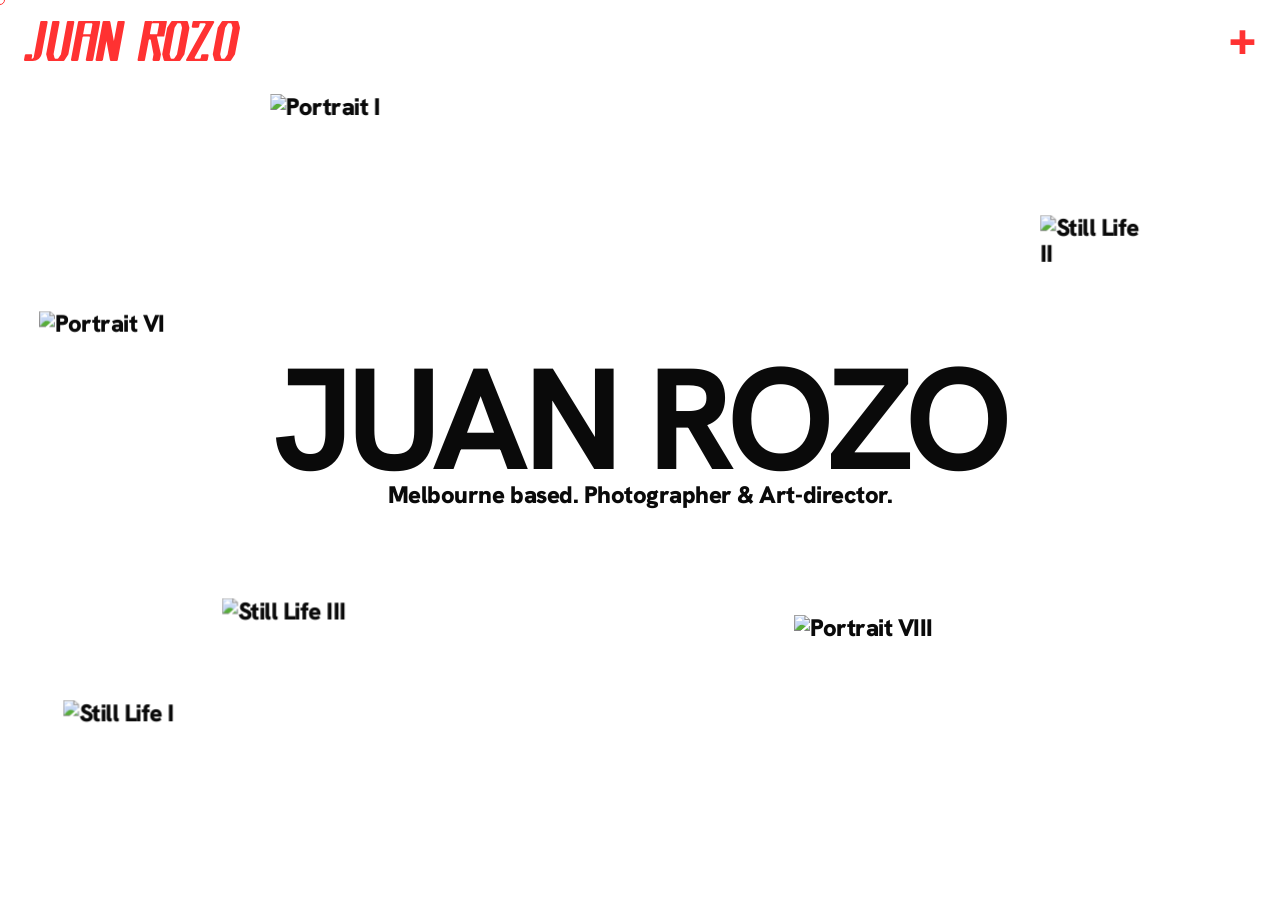
==== index.html @ 09e46fea "Menu preview: natural aspect ratio per image Remove fixed aspect-ratio: 2/3 + object-fit: cover from" ====
<!DOCTYPE html>
<html lang="en">
<head>
  <meta charset="UTF-8" />
  <meta name="viewport" content="width=device-width, initial-scale=1.0, viewport-fit=cover" />
  <title>Juan Rozo</title>
  <meta name="description" content="Juan Rozo — Photographer & Art-director. Melbourne based." />
  <link rel="icon" type="image/png" href="https://juanrozo.com/wp-content/uploads/2024/05/Artboard-2.png" />
  <link rel="stylesheet" href="style.css?v=13" />
  <meta property="og:image" content="https://juanrozo.com/wp-content/uploads/2025/01/JRG9384-Edit-3-scaled.jpg" />
</head>
<body class="page-intro">

  <!-- Custom cursor -->
  <div class="cursor" id="cursor"><span>View</span></div>

  <!-- ── GLOBAL HEADER — logo top-left, menu icon top-right ─── -->
  <a href="#" class="site-logo" id="site-logo" aria-label="Home"><img src="/images/logo.svg" alt="Juan Rozo" /></a>
  <button class="menu-btn" id="menu-btn" aria-label="Menu">+</button>

  <!-- ── SLIDE-UP MENU ──────────────────────────────────────── -->
  <div class="menu-overlay" id="menu-overlay">
    <a href="#" class="menu-name" id="menu-name"><img src="/images/logo.svg" alt="Juan Rozo" /></a>
    <nav class="menu-nav" id="menu-nav">
      <!-- populated dynamically by buildMenuNav() from CONFIG.menuPages -->
    </nav>
    <div class="menu-footer" id="menu-footer">
      <!-- populated dynamically by buildMenuFooter() from CONFIG -->
    </div>
    <button class="menu-close" id="menu-close" aria-label="Close menu">+</button>
  </div>

  <!-- ══════════════════════════════════════════════════════════
       INTRO PAGE
       ══════════════════════════════════════════════════════════ -->
  <section class="page page-section active" id="page-intro">
    <div class="intro-collage" id="intro-collage"></div>
    <div class="intro-center">
      <h1 class="intro-name" id="intro-name"></h1>
      <p class="intro-tagline" id="intro-tagline"></p>
    </div>
  </section>

  <!-- ══════════════════════════════════════════════════════════
       PEOPLE PAGE
       ══════════════════════════════════════════════════════════ -->
  <section class="page page-section page-carousel-section" id="page-people">
    <div class="page-title-bar">
      <h2 class="page-title"><a href="#" class="page-title-link" data-page="intro">Juan Rozo</a></h2>
    </div>
    <div class="carousel-container" id="carousel-people">
      <div class="carousel-track" id="carousel-track"></div>
    </div>
  </section>

  <!-- ══════════════════════════════════════════════════════════
       THINGS PAGE
       ══════════════════════════════════════════════════════════ -->
  <section class="page page-section page-grid-section" id="page-things">
    <div class="page-title-bar">
      <h2 class="page-title"><a href="#" class="page-title-link" data-page="intro">Juan Rozo</a></h2>
    </div>
    <div class="portfolio-grid" id="grid-things"></div>
  </section>

  <!-- ══════════════════════════════════════════════════════════
       PERSONAL PAGE
       ══════════════════════════════════════════════════════════ -->
  <section class="page page-section page-personal-section" id="page-personal">
    <div class="page-title-bar personal-title-bar">
      <h2 class="page-title"><a href="#" class="page-title-link" data-page="intro">Juan Rozo</a></h2>
    </div>
    <div class="personal-carousel" id="personal-carousel"></div>
    <div class="personal-counter" id="personal-counter"></div>
  </section>

  <!-- ══════════════════════════════════════════════════════════
       PERSONAL V2 — CAROUSEL
       ══════════════════════════════════════════════════════════ -->
  <section class="page page-section page-personal-v2-section" id="page-personal-v2">
    <div class="page-title-bar personal-v2-title-bar">
      <h2 class="page-title"><a href="#" class="page-title-link" data-page="intro">Juan Rozo</a></h2>
    </div>
    <div class="personal-v2-carousel" id="personal-v2-carousel"></div>
    <div class="personal-v2-counter" id="personal-v2-counter"></div>
  </section>

  <!-- ══════════════════════════════════════════════════════════
       INFO PAGE
       ══════════════════════════════════════════════════════════ -->
  <section class="page page-section" id="page-info"></section>

  <!-- ══════════════════════════════════════════════════════════
       ARCHIVE — Hidden parallax gallery  (access via #archive)
       ══════════════════════════════════════════════════════════ -->
  <section class="page page-section page-archive-section" id="page-archive">
    <div class="page-title-bar archive-title-bar">
      <h2 class="page-title"><a href="#" class="page-title-link" data-page="intro">Juan Rozo</a></h2>
    </div>
    <div class="archive-grid" id="archive-grid"></div>
  </section>

  <!-- ── FOOTER ──────────────────────────────────────────────── -->
  <footer class="site-footer" id="site-footer"></footer>

  <!-- ── LIGHTBOX (slides up from bottom) ──────────────────── -->
  <div class="lightbox" id="lightbox" role="dialog" aria-modal="true" aria-label="Image viewer">
    <div class="lightbox-top">
      <span class="lb-counter" id="lb-counter"></span>
      <button class="lightbox-close" id="lb-close" aria-label="Close">&times;</button>
    </div>
    <button class="lightbox-nav lightbox-prev" id="lb-prev" aria-label="Previous">
      <svg width="20" height="20" viewBox="0 0 24 24" fill="none" stroke="currentColor" stroke-width="1.5"><path d="M15 4l-8 8 8 8"/></svg>
    </button>
    <div class="lightbox-inner">
      <img class="lightbox-img" id="lb-img" src="" alt="" />
    </div>
    <button class="lightbox-nav lightbox-next" id="lb-next" aria-label="Next">
      <svg width="20" height="20" viewBox="0 0 24 24" fill="none" stroke="currentColor" stroke-width="1.5"><path d="M9 4l8 8-8 8"/></svg>
    </button>
    <div class="lightbox-bottom">
      <p class="lightbox-title" id="lb-title"></p>
      <p class="lightbox-subtitle" id="lb-subtitle"></p>
    </div>
  </div>

  <script src="config.js"></script>
  <script>
  (() => {
    'use strict';

    /* ════════════════════════════════════════════════════════
       SETUP — populate from config
       ════════════════════════════════════════════════════════ */

    // Intro
    const _introC = CONFIG.pageContent?.intro || {};
    document.getElementById('intro-name').textContent = CONFIG.name;
    document.getElementById('intro-tagline').textContent =
      _introC.tagline || `Melbourne based. ${CONFIG.tagline}. EST 2020`;

    // Intro collage — balanced random mix from People / Things / Personal
    const collageContainer = document.getElementById('intro-collage');

    // Helper: pick N random items from an array
    function pickRandom(arr, n) {
      const shuffled = [...arr];
      for (let i = shuffled.length - 1; i > 0; i--) {
        const j = Math.floor(Math.random() * (i + 1));
        [shuffled[i], shuffled[j]] = [shuffled[j], shuffled[i]];
      }
      return shuffled.slice(0, n);
    }

    // Intro collage pool — from the intro page gallery in the CMS.
    // Falls back to CONFIG.projects for backward compatibility.
    const introPool   = CONFIG.pageGalleries?.intro || CONFIG.projects;
    const allPeople   = introPool.filter(p => (p.categories || []).includes('people'));
    const allThings   = introPool.filter(p => (p.categories || []).includes('things'));
    const allPersonal = introPool.filter(p => (p.categories || []).includes('personal'));

    // Pick 3 random from each category for balanced distribution
    const collageImages = [
      ...pickRandom(allPeople, 3),
      ...pickRandom(allThings, 3),
      ...pickRandom(allPersonal, 3),
    ];

    // Shuffle the combined set
    for (let i = collageImages.length - 1; i > 0; i--) {
      const j = Math.floor(Math.random() * (i + 1));
      [collageImages[i], collageImages[j]] = [collageImages[j], collageImages[i]];
    }

    // ── Organic collage layout engine ────────────────────────
    // Places 9 images in irregular positions using iterative relaxation.
    // Avoids center text zone and prevents all overlaps.
    // Uses natural image aspect ratios to prevent cropping.
    function generateOrganicPositions(naturalRatios) {
      const vw = window.innerWidth;
      const vh = window.innerHeight;

      // Center exclusion zone (name + tagline)
      const cx = vw * 0.5, cy = vh * 0.5;
      // On mobile the exclusion zone must be wider to protect text against larger images
      const _isMobileIntro = vw < 600;
      const exHalfW = vw * (_isMobileIntro ? 0.32 : 0.20);
      const exHalfH = vh * (_isMobileIntro ? 0.18 : 0.12);

      // Image sizes as fraction of vw — varied for organic feel
      // On mobile: ~1.5× larger so photos read well on a small screen
      const widths = _isMobileIntro
        ? [0.225, 0.255, 0.165, 0.195, 0.135, 0.21, 0.24, 0.15, 0.18]
        : [0.15,  0.17,  0.11,  0.13,  0.09,  0.14, 0.16, 0.10, 0.12];
      // Shuffle sizes
      for (let i = widths.length - 1; i > 0; i--) {
        const j = Math.floor(Math.random() * (i + 1));
        [widths[i], widths[j]] = [widths[j], widths[i]];
      }

      // 9 zone definitions — each covers a distinct region of the viewport.
      // Using zones (instead of fixed anchors) guarantees full-viewport
      // coverage while producing a different composition on every load.
      const zoneDefs = [
        { xMin: 0.01, xMax: 0.20, yMin: 0.02, yMax: 0.28 },  // top-left
        { xMin: 0.22, xMax: 0.46, yMin: 0.02, yMax: 0.22 },  // top-center-left
        { xMin: 0.65, xMax: 0.88, yMin: 0.02, yMax: 0.28 },  // top-right
        { xMin: 0.01, xMax: 0.15, yMin: 0.32, yMax: 0.64 },  // mid-left
        { xMin: 0.75, xMax: 0.90, yMin: 0.32, yMax: 0.64 },  // mid-right
        { xMin: 0.01, xMax: 0.20, yMin: 0.68, yMax: 0.90 },  // bottom-left
        { xMin: 0.22, xMax: 0.44, yMin: 0.72, yMax: 0.93 },  // bottom-center-left
        { xMin: 0.46, xMax: 0.66, yMin: 0.70, yMax: 0.93 },  // bottom-center-right
        { xMin: 0.70, xMax: 0.88, yMin: 0.68, yMax: 0.90 },  // bottom-right
      ];
      // Shuffle zones so different images occupy different regions each load
      for (let i = zoneDefs.length - 1; i > 0; i--) {
        const j = Math.floor(Math.random() * (i + 1));
        [zoneDefs[i], zoneDefs[j]] = [zoneDefs[j], zoneDefs[i]];
      }
      // Pick a random anchor within each zone
      const anchors = zoneDefs.map(z => ({
        x: z.xMin + Math.random() * (z.xMax - z.xMin),
        y: z.yMin + Math.random() * (z.yMax - z.yMin),
      }));

      const gap = Math.max(8, vw * 0.012);
      const margin = vw * 0.01;

      // Use natural aspect ratios (height/width) from preloaded images
      const ars = naturalRatios;

      // Initialize images at their anchors with small jitter
      // (zone range already provides the large-scale variation)
      const imgs = anchors.map((a, i) => {
        const w = widths[i] * vw;
        const h = w * ars[i];
        const jx = (Math.random() - 0.5) * vw * 0.02;
        const jy = (Math.random() - 0.5) * vh * 0.02;
        return {
          x: a.x * vw + jx,
          y: a.y * vh + jy,
          w, h,
          anchorX: a.x * vw,
          anchorY: a.y * vh,
          wFrac: widths[i],
        };
      });

      // Clamp helper
      function clampImg(img) {
        img.x = Math.max(margin, Math.min(vw - img.w - margin, img.x));
        img.y = Math.max(margin, Math.min(vh - img.h - margin, img.y));
      }
      imgs.forEach(clampImg);

      // Iterative relaxation — 120 passes, decreasing anchor pull
      for (let pass = 0; pass < 120; pass++) {
        const t = pass / 120; // 0→1 progress
        for (let i = 0; i < imgs.length; i++) {
          const a = imgs[i];
          let fx = 0, fy = 0;

          // 1. Repel from center exclusion zone
          const acx = a.x + a.w / 2, acy = a.y + a.h / 2;
          const dx_c = acx - cx, dy_c = acy - cy;
          const overX = (exHalfW + a.w / 2 + gap) - Math.abs(dx_c);
          const overY = (exHalfH + a.h / 2 + gap) - Math.abs(dy_c);
          if (overX > 0 && overY > 0) {
            fx += (dx_c >= 0 ? overX : -overX) * 0.7;
            fy += (dy_c >= 0 ? overY : -overY) * 0.7;
          }

          // 2. Repel from other images (strong force)
          for (let j = 0; j < imgs.length; j++) {
            if (i === j) continue;
            const b = imgs[j];
            const dx = (a.x + a.w / 2) - (b.x + b.w / 2);
            const dy = (a.y + a.h / 2) - (b.y + b.h / 2);
            const ox = (a.w / 2 + b.w / 2 + gap) - Math.abs(dx);
            const oy = (a.h / 2 + b.h / 2 + gap) - Math.abs(dy);
            if (ox > 0 && oy > 0) {
              // Push along both axes, proportional to overlap
              const force = 0.65;
              fx += (dx >= 0 ? ox : -ox) * force;
              fy += (dy >= 0 ? oy : -oy) * force;
            }
          }

          // 3. Anchor pull — strong early, weak late (let repulsion win)
          const anchorPull = 0.04 * (1 - t * 0.8);
          fx += (a.anchorX - a.x) * anchorPull;
          fy += (a.anchorY - a.y) * anchorPull;

          a.x += fx;
          a.y += fy;
          clampImg(a);
        }
      }

      // Final safety pass — brute-force fix any remaining overlaps
      for (let safety = 0; safety < 50; safety++) {
        let clean = true;
        for (let i = 0; i < imgs.length; i++) {
          for (let j = i + 1; j < imgs.length; j++) {
            const a = imgs[i], b = imgs[j];
            const ox = (a.w / 2 + b.w / 2 + gap) - Math.abs((a.x + a.w / 2) - (b.x + b.w / 2));
            const oy = (a.h / 2 + b.h / 2 + gap) - Math.abs((a.y + a.h / 2) - (b.y + b.h / 2));
            if (ox > 0 && oy > 0) {
              clean = false;
              const dx = (a.x + a.w / 2) - (b.x + b.w / 2);
              const dy = (a.y + a.h / 2) - (b.y + b.h / 2);
              // Push both apart equally along the axis of least overlap
              if (ox < oy) {
                const push = (ox / 2) + 1;
                a.x += dx >= 0 ? push : -push;
                b.x += dx >= 0 ? -push : push;
              } else {
                const push = (oy / 2) + 1;
                a.y += dy >= 0 ? push : -push;
                b.y += dy >= 0 ? -push : push;
              }
              clampImg(a);
              clampImg(b);
            }
          }
        }
        if (clean) break;
      }

      return imgs.map(img => ({
        left: (img.x / vw * 100).toFixed(2) + '%',
        top: (img.y / vh * 100).toFixed(2) + '%',
        width: (img.wFrac * 100).toFixed(1) + 'vw',
        height: (img.h / vh * 100).toFixed(2) + 'vh',
      }));
    }

    // Preload images to get natural aspect ratios, then layout
    function preloadCollageImages(projects) {
      return Promise.all(projects.slice(0, 9).map(proj => {
        return new Promise(resolve => {
          const img = new Image();
          img.onload = () => resolve({ proj, ratio: img.naturalHeight / img.naturalWidth });
          img.onerror = () => resolve({ proj, ratio: 1.33 }); // fallback 3:4
          img.src = proj.image + '?auto=format&w=500&q=80';
        });
      }));
    }

    preloadCollageImages(collageImages).then(results => {
      const naturalRatios = results.map(r => r.ratio);
      const organicPositions = generateOrganicPositions(naturalRatios);
      const vw = window.innerWidth;
      const vh = window.innerHeight;
      const vcx = vw / 2;
      const vcy = vh / 2;

      results.forEach(({ proj }, i) => {
        const div = document.createElement('div');
        div.className = 'intro-collage-img';
        const pos = organicPositions[i];

        // Final positions — set permanently, never change
        div.style.left   = pos.left;
        div.style.top    = pos.top;
        div.style.width  = pos.width;
        div.style.height = pos.height;

        // Calculate offset to move this image FROM its final position TO viewport center.
        // pos.left/top are %, pos.width is vw units, pos.height is vh units.
        const finalLeft = parseFloat(pos.left)   * vw / 100;
        const finalTop  = parseFloat(pos.top)    * vh / 100;
        const finalW    = parseFloat(pos.width)  * vw / 100;
        const finalH    = parseFloat(pos.height) * vh / 100;
        const offsetX   = vcx - (finalLeft + finalW / 2);
        const offsetY   = vcy - (finalTop  + finalH / 2);

        // Start: centred + hidden, no transition (loader manages appearance)
        div.style.transform  = `translate(${offsetX.toFixed(1)}px, ${offsetY.toFixed(1)}px)`;
        div.style.opacity    = '0';
        div.style.transition = 'none';

        div.innerHTML = `<img src="${proj.image}?auto=format&w=500&q=80" alt="${proj.title}" loading="eager" />`;
        collageContainer.appendChild(div);
      });

      // Trigger intro animation after images are placed
      requestAnimationFrame(() => {
        requestAnimationFrame(() => runIntroLoader());
      });
    });

    // Hover interaction — blur others when hovering a photo
    collageContainer.addEventListener('mouseover', (e) => {
      const img = e.target.closest('.intro-collage-img');
      if (img) {
        collageContainer.classList.add('has-hover');
        collageContainer.querySelectorAll('.intro-collage-img').forEach(el => el.classList.remove('collage-hovered'));
        img.classList.add('collage-hovered');
      }
    });
    collageContainer.addEventListener('mouseout', (e) => {
      const img = e.target.closest('.intro-collage-img');
      if (img && !collageContainer.contains(e.relatedTarget?.closest?.('.intro-collage-img'))) {
        collageContainer.classList.remove('has-hover');
        img.classList.remove('collage-hovered');
      }
    });
    collageContainer.addEventListener('mouseleave', () => {
      collageContainer.classList.remove('has-hover');
      collageContainer.querySelectorAll('.collage-hovered').forEach(el => el.classList.remove('collage-hovered'));
    });

    // Hover on name — blur all photos
    const introName = document.getElementById('intro-name');
    introName.addEventListener('mouseenter', () => {
      collageContainer.classList.add('has-hover');
      // No image gets 'collage-hovered' — so ALL blur
    });
    introName.addEventListener('mouseleave', () => {
      collageContainer.classList.remove('has-hover');
    });

    // Footer
    const _footerCta1 = _introC.footerCta1 || 'Got a project?';
    const _footerCta2 = _introC.footerCta2 || "Let's work together.";
    document.getElementById('site-footer').innerHTML = `
      <div class="footer-cta-section">
        <p class="footer-label">${_footerCta1}</p>
        <h2 class="footer-cta">${_footerCta2}</h2>
        <div class="footer-contact">
          <a href="mailto:${CONFIG.email}" class="footer-email">${CONFIG.email}</a>
          <a href="${CONFIG.instagramUrl}" target="_blank" rel="noopener" class="footer-social">${CONFIG.instagram}</a>
        </div>
      </div>
      ${CONFIG.clientLogos && CONFIG.clientLogos.length ? `
      <div class="footer-clients">
        <p class="footer-clients-label">Selected clients</p>
        <div class="footer-logos">
          ${CONFIG.clientLogos.map(l => `<img src="${l.url}" alt="${l.name}" title="${l.name}" loading="lazy" />`).join('')}
        </div>
      </div>` : ''}
      <div class="footer-bottom">
        <span>${CONFIG.copyright}</span>
        <a href="#" class="back-top" onclick="window.scrollTo({top:0,behavior:'smooth'});return false">Back to top &uarr;</a>
      </div>
    `;

    // Info page
    const _infoC      = CONFIG.pageContent?.info || {};
    const _infoLabel  = _infoC.label          || 'About';
    const _infoRole   = _infoC.role           || `Melbourne based. ${CONFIG.tagline}.`;
    const _ig2Label   = _infoC.instagram2Label || '@babyjuanmoretime';
    const _ig2Url     = _infoC.instagram2Url   || 'https://instagram.com/babyjuanmoretime';
    document.getElementById('page-info').innerHTML = `
      <div class="page-title-bar info-title-bar">
        <h2 class="page-title"><a href="#" class="page-title-link" data-page="intro">${CONFIG.name}</a></h2>
      </div>
      <div class="about-inner">
        <div class="about-img-wrap">
          <img class="about-photo" src="${CONFIG.about.photo}" alt="${CONFIG.name}" />
        </div>
        <div class="about-text">
          <p class="about-label">${_infoLabel}</p>
          <h1>${CONFIG.name}</h1>
          <p class="about-role">${_infoRole}</p>
          <p class="about-bio">${CONFIG.about.bio}</p>
          <div class="about-links">
            <a href="mailto:${CONFIG.email}">${CONFIG.email}</a>
            <a href="${CONFIG.instagramUrl}" target="_blank" rel="noopener">${CONFIG.instagram}</a>
            <a href="${_ig2Url}" target="_blank" rel="noopener">${_ig2Label}</a>
          </div>
        </div>
      </div>
    `;

    // ── Intro loader — stacked-centre → spread sequence ─────
    function runIntroLoader() {
      const collageImgs = Array.from(document.querySelectorAll('.intro-collage-img'));

      // ── Timing constants ───────────────────────────────────
      const APPEAR_START   = 80;    // ms before first image pops visible at centre
      const APPEAR_STAGGER = 85;    // base ms between each image appearing
      // Last image appears at: APPEAR_START + 8*APPEAR_STAGGER ≈ 760ms
      // Jitter of ±25ms makes timing feel organic, not mechanical

      const SPREAD_PAUSE   = 220;   // ms to pause with all images visible before spreading
      const SPREAD_STAGGER = 60;    // ms between each image starting its spread
      const SPREAD_DUR     = 1050;  // ms for the spread movement
      // Spread begins at: APPEAR_START + 8*APPEAR_STAGGER + SPREAD_PAUSE ≈ 980ms
      // Last image lands at: ~980 + 8*SPREAD_STAGGER + SPREAD_DUR ≈ 2510ms

      const NAME_DELAY     = 2.65;  // seconds — animation-delay for name
      const TAGLINE_DELAY  = 3.0;   // seconds — animation-delay for tagline

      // Set name/tagline animation delays BEFORE body.loaded triggers CSS animation
      const nameEl    = document.getElementById('intro-name');
      const taglineEl = document.getElementById('intro-tagline');
      nameEl.style.animationDelay    = NAME_DELAY    + 's';
      taglineEl.style.animationDelay = TAGLINE_DELAY + 's';

      // body.loaded starts CSS animations (with delays applied above)
      document.body.classList.add('loaded');

      // ── Phase 1: Pop images visible one by one at centre ─────
      // Each image snaps to full opacity instantly (no fade), staggered with jitter
      collageImgs.forEach((img, i) => {
        const jitter = Math.random() * 50 - 25; // ±25ms organic timing
        const delay  = APPEAR_START + i * APPEAR_STAGGER + jitter;
        setTimeout(() => {
          img.style.transition = 'none';
          img.style.opacity    = '1';
        }, Math.max(20, delay));
      });

      // ── Phase 2: After all visible, spread to final positions ─
      // Shuffle spread order so images don't fly out in arrival order
      const lastAppear = APPEAR_START + (collageImgs.length - 1) * APPEAR_STAGGER + 25; // +25ms jitter max
      const spreadBegins = lastAppear + SPREAD_PAUSE;

      const spreadOrder = collageImgs.map((_, i) => i);
      for (let i = spreadOrder.length - 1; i > 0; i--) {
        const j = Math.floor(Math.random() * (i + 1));
        [spreadOrder[i], spreadOrder[j]] = [spreadOrder[j], spreadOrder[i]];
      }

      collageImgs.forEach((img, i) => {
        const spreadIndex = spreadOrder.indexOf(i);
        const delay = spreadBegins + spreadIndex * SPREAD_STAGGER;
        setTimeout(() => {
          img.style.transition = [
            `transform ${SPREAD_DUR}ms cubic-bezier(0.16, 1, 0.3, 1)`,
            'filter 0.8s cubic-bezier(0.25, 0.1, 0.25, 1)'
          ].join(', ');
          img.style.transform = 'translate(0, 0)';
        }, delay);
      });

      // ── Phase 3: name + tagline handled by CSS animation ─────
      // (body.loaded rule fires with the animation-delay set above)
    }


    // Fallback: ensure loaded class and visibility after max wait
    setTimeout(() => {
      if (!document.body.classList.contains('loaded')) {
        document.body.classList.add('loaded');
      }
      // Animation fallback: if intro elements are still invisible after
      // body.loaded was added, force them visible (some browsers don't fire CSS animations)
      setTimeout(() => {
        const name = document.getElementById('intro-name');
        if (name && getComputedStyle(name).opacity === '0') {
          document.body.classList.add('no-anim');
        }
      }, 300);
    }, 4000);

    /* ════════════════════════════════════════════════════════
       PAGE MANAGEMENT
       ════════════════════════════════════════════════════════ */
    let currentPage = (typeof CONFIG !== 'undefined' && CONFIG.homePage) ? CONFIG.homePage : 'intro';
    let currentItems = [];
    let lightboxIndex = 0;
    let isTransitioning = false;

    // Page configuration
    const pages = ['intro', 'people', 'things', 'personal', 'personal-v2', 'info', 'archive'];
    const gridPages = {};
    const darkPages = {};

    // Menu preview images — first image of each page gallery.
    window._showPage = showPage;
    function showPage(page) {
      // Clean up carousels / archive when leaving
      if (carouselCleanup)         { carouselCleanup();         carouselCleanup = null; }
      if (personalCleanup)         { personalCleanup();         }
      if (personalV2Cleanup)       { personalV2Cleanup();       personalV2Cleanup = null; }
      if (archiveParallaxCleanup)  { archiveParallaxCleanup();  archiveParallaxCleanup = null; }
      if (archiveZoomedIndex !== null) { closeArchiveZoom(true); }

      // Hide all pages
      pages.forEach(p => {
        const el = document.getElementById(`page-${p}`);
        if (el) el.classList.remove('active');
      });

      // Remove all page-* body classes
      pages.forEach(p => document.body.classList.remove(`page-${p}`));

      // Set new page
      document.body.classList.add(`page-${page}`);
      const target = document.getElementById(`page-${page}`);
      if (target) target.classList.add('active');

      // Footer: show on grid pages (people, things), hide on others
      const footer = document.getElementById('site-footer');
      if (gridPages[page]) {
        footer.classList.add('visible');
      } else {
        footer.classList.remove('visible');
      }

      currentPage = page;
      window.scrollTo({ top: 0 });

      // Render content for each page.
      // tpl = the template key for this page from CONFIG.pageTemplates.
      // When a page has no pageTemplates entry (unmapped/legacy), tpl falls back to
      // the raw page ID — the || tpl === 'X' branches below catch those legacy IDs.
      const tpl = (typeof CONFIG !== 'undefined' && CONFIG.pageTemplates?.[page]) || page;

      if      (tpl === 'carousel'            || tpl === 'people')      { renderCarousel(page); }
      else if (tpl === 'grid'                || tpl === 'things')      { renderMasonryGrid(page); }
      else if (tpl === 'fullscreen-carousel' || tpl === 'personal-v2') { renderPersonalCarousel(); }
      else if (tpl === 'personal')                                      { renderPersonalGrid(); }
      else if (tpl === 'archive')                                       { renderArchiveGallery(); archiveParallaxCleanup = initArchiveParallax(); }
      // intro / info / custom — static HTML, no dynamic render step needed.
      // archive-standalone / filmstrip — external .html files, never reach showPage().
    }

    /* ════════════════════════════════════════════════════════
       WIPE TRANSITION
       ════════════════════════════════════════════════════════ */
    function navigateTo(targetPage) {
      if (isTransitioning) return;
      if (currentPage === targetPage) return;

      // If the target is a standalone page (external HTML), do wipe then navigate.
      const _allPagesNav = (typeof CONFIG !== 'undefined' && CONFIG.allPages) || [];
      const _targetMeta  = _allPagesNav.find(p => p.id === targetPage);
      if (_targetMeta && ['archive-standalone', 'filmstrip'].includes(_targetMeta.template)) {
        isTransitioning = true;
        closeMenu();
        const _wipeEl = document.createElement('div');
        _wipeEl.className = 'wipe-overlay';
        document.body.appendChild(_wipeEl);
        requestAnimationFrame(() => {
          _wipeEl.classList.add('wipe-in');
          const _dest = '/' + (_targetMeta.slug || targetPage);
          let _done = false;
          function _go() { if (_done) return; _done = true; window.location.href = _dest; }
          _wipeEl.addEventListener('animationend', _go);
          setTimeout(_go, 700); // fallback
        });
        return;
      }

      isTransitioning = true;

      // Close menu first if open
      closeMenu();

      const isDark = darkPages[targetPage];

      // Create wipe overlay
      const overlay = document.createElement('div');
      overlay.className = 'wipe-overlay';
      if (isDark) overlay.classList.add('wipe-dark');
      document.body.appendChild(overlay);

      // Phase 1: slide up to cover
      requestAnimationFrame(() => {
        overlay.classList.add('wipe-in');

        let inDone = false;
        function onInDone() {
          if (inDone) return;
          inDone = true;
          overlay.removeEventListener('animationend', onInDone);

          // Switch content while covered
          showPage(targetPage);

          // Update URL so reload returns to this page.
          // Use replaceState (no new history entry) — back button exits the site.
          // All SPA pages get a clean /slug URL (no hash, no .html extension).
          {
            const homeId = (typeof CONFIG !== 'undefined' && CONFIG.homePage) ? CONFIG.homePage : 'intro';
            if (targetPage === homeId) {
              history.replaceState(null, '', '/');
            } else {
              const _pg   = (typeof CONFIG !== 'undefined' && CONFIG.allPages || []).find(p => p.id === targetPage);
              const _slug = (_pg && _pg.slug) ? _pg.slug : targetPage;
              history.replaceState(null, '', '/' + _slug);
            }
          }

          // Phase 2: slide away
          requestAnimationFrame(() => {
            overlay.classList.remove('wipe-in');
            overlay.classList.add('wipe-out');

            let outDone = false;
            function onOutDone() {
              if (outDone) return;
              outDone = true;
              overlay.removeEventListener('animationend', onOutDone);
              overlay.remove();
              isTransitioning = false;
            }
            overlay.addEventListener('animationend', onOutDone);
            // Fallback if animationend doesn't fire
            setTimeout(onOutDone, 750);
          });
        }
        overlay.addEventListener('animationend', onInDone);
        // Fallback if animationend doesn't fire
        setTimeout(onInDone, 150);
      });
    }

    /* ════════════════════════════════════════════════════════
       CAROUSEL (People)
       ════════════════════════════════════════════════════════ */
    let carouselIdx = 0;
    let carouselCleanup = null;
    let archiveParallaxCleanup = null;
    let archiveZoomedIndex = null;
    let archiveZoomOverlay  = null;
    let archiveZoomClone    = null;
    let archiveOpenRafId    = null; // cancellable — prevents open rAF overriding a fast close

    function renderCarousel(pageId) {
      const pid = pageId || 'people';
      // Find track inside section#page-{pid}, fall back to legacy #carousel-track
      const section = document.getElementById(`page-${pid}`);
      const track = (section && section.querySelector('.carousel-track')) || document.getElementById('carousel-track');
      if (!track) return;

      // Clean up previous
      if (carouselCleanup) { carouselCleanup(); carouselCleanup = null; }
      track.innerHTML = '';
      carouselIdx = 0;

      const items = CONFIG.pageGalleries?.[pid] || CONFIG.pageGalleries?.people || [];
      currentItems = items;

      items.forEach((proj, idx) => {
        const slide = document.createElement('div');
        slide.className = 'carousel-slide';
        if (idx === 0) slide.classList.add('active');
        slide.innerHTML = `
          <div class="portfolio-item-img-wrap">
            <img src="${proj.image}?auto=format&w=1200&q=90"
                 alt="${proj.title}" loading="${idx < 3 ? 'eager' : 'lazy'}" />
          </div>
        `;
        slide.dataset.idx = idx;
        track.appendChild(slide);
      });

      function updateCarousel() {
        const slides = track.querySelectorAll('.carousel-slide');
        if (!slides.length) return;
        const vw = window.innerWidth / 100;
        const slideEffective = 39 * vw;
        const marginL = -8 * vw;
        const slideW = 55 * vw;
        const slideCenter = marginL + (slideW / 2) + (carouselIdx * slideEffective);
        const containerW = track.parentElement.clientWidth || window.innerWidth;
        const offset = (containerW / 2) - slideCenter;
        track.style.transform = `translateX(${offset}px)`;
        slides.forEach((s, i) => s.classList.toggle('active', i === carouselIdx));
      }

      function goToSlide(idx) {
        carouselIdx = Math.max(0, Math.min(idx, items.length - 1));
        updateCarousel();
      }

      // Resize
      window.addEventListener('resize', updateCarousel);

      // Click: active opens lightbox, others navigate
      track.querySelectorAll('.carousel-slide').forEach((slide, i) => {
        slide.addEventListener('click', () => {
          if (i === carouselIdx) openLightbox(i, items);
          else goToSlide(i);
        });
      });

      // Keyboard
      const keyHandler = (e) => {
        if (document.getElementById('lightbox').classList.contains('open')) return;
        if (e.key === 'ArrowRight') goToSlide(carouselIdx + 1);
        if (e.key === 'ArrowLeft') goToSlide(carouselIdx - 1);
      };
      document.addEventListener('keydown', keyHandler);

      // Wheel (debounced)
      let wheelLock = false;
      const wheelHandler = (e) => {
        if (document.getElementById('lightbox').classList.contains('open')) return;
        if (wheelLock) { e.preventDefault(); return; }
        if (Math.abs(e.deltaY) > 10) {
          e.preventDefault();
          wheelLock = true;
          goToSlide(carouselIdx + (e.deltaY > 0 ? 1 : -1));
          setTimeout(() => { wheelLock = false; }, 700);
        }
      };
      document.addEventListener('wheel', wheelHandler, { passive: false });

      // Touch swipe (mobile) — horizontal swipe advances slides
      const carouselEl = track.parentElement;
      let touchStartX = 0, touchStartY = 0, touchAxisLocked = false;
      const onTouchStart = (e) => {
        touchStartX    = e.touches[0].clientX;
        touchStartY    = e.touches[0].clientY;
        touchAxisLocked = false;
      };
      const onTouchMove = (e) => {
        if (touchAxisLocked) return;
        const dx = Math.abs(e.touches[0].clientX - touchStartX);
        const dy = Math.abs(e.touches[0].clientY - touchStartY);
        // If vertical gesture dominates, lock out horizontal handling
        if (dy > dx + 6) { touchAxisLocked = true; }
      };
      const onTouchEnd = (e) => {
        if (touchAxisLocked) return;
        const dx = e.changedTouches[0].clientX - touchStartX;
        if (Math.abs(dx) > 40) {
          if (dx < 0) goToSlide(carouselIdx + 1);
          else        goToSlide(carouselIdx - 1);
        }
      };
      carouselEl.addEventListener('touchstart', onTouchStart, { passive: true });
      carouselEl.addEventListener('touchmove',  onTouchMove,  { passive: true });
      carouselEl.addEventListener('touchend',   onTouchEnd,   { passive: true });

      // Lock body scroll
      document.body.style.overflow = 'hidden';
      window.scrollTo({ top: 0 });

      // Cleanup
      carouselCleanup = () => {
        document.removeEventListener('keydown', keyHandler);
        document.removeEventListener('wheel', wheelHandler);
        window.removeEventListener('resize', updateCarousel);
        carouselEl.removeEventListener('touchstart', onTouchStart);
        carouselEl.removeEventListener('touchmove',  onTouchMove);
        carouselEl.removeEventListener('touchend',   onTouchEnd);
        document.body.style.overflow = '';
      };

      updateCarousel();
      setTimeout(() => updateCarousel(), 50);
      reattachCursorEvents();
    }

    /* ════════════════════════════════════════════════════════
       MASONRY GRID (Things)
       ════════════════════════════════════════════════════════ */
    function renderMasonryGrid(category) {
      const gridId = `grid-${category}`;
      const grid = document.getElementById(gridId);
      if (!grid) return;

      grid.innerHTML = '';
      const items = CONFIG.pageGalleries?.[category] || CONFIG.projects.filter(p => p.categories.includes(category));
      currentItems = items;

      const colCount = window.innerWidth <= 600 ? 1 : window.innerWidth <= 768 ? 2 : 3;
      const columns = [];
      for (let i = 0; i < colCount; i++) {
        const col = document.createElement('div');
        col.className = 'portfolio-column';
        columns.push(col);
        grid.appendChild(col);
      }

      items.forEach((proj, idx) => {
        const div = document.createElement('div');
        div.className = 'portfolio-item';
        div.setAttribute('tabindex', '0');
        div.setAttribute('role', 'button');
        div.setAttribute('aria-label', proj.title);
        div.innerHTML = `
          <div class="portfolio-item-img-wrap">
            <img src="${proj.image}?auto=format&w=700&q=85"
                 alt="${proj.title}" loading="${idx < 6 ? 'eager' : 'lazy'}" />
          </div>
        `;
        div.addEventListener('click', () => openLightbox(idx, items));
        div.addEventListener('keydown', e => {
          if (e.key === 'Enter' || e.key === ' ') openLightbox(idx, items);
        });

        // Round-robin: (idx + 1) % 3 puts extras in middle column
        const colIdx = colCount === 3 ? ((idx + 1) % colCount) : (idx % colCount);
        columns[colIdx].appendChild(div);
      });

      requestAnimationFrame(() => animateItems(grid));
      reattachCursorEvents();
    }

    /* ════════════════════════════════════════════════════════
       PERSONAL — CENTERED SCALE CAROUSEL  (siemprericc-style)
       Center image large, sides scaled down, counter at bottom.
       ════════════════════════════════════════════════════════ */
    let personalCleanup = null;

    function renderPersonalGrid() {
      const container  = document.getElementById('personal-carousel');
      const counterEl  = document.getElementById('personal-counter');
      if (!container) return;

      // Teardown previous instance
      if (personalCleanup) { personalCleanup(); personalCleanup = null; }
      container.innerHTML = '';
      if (counterEl) counterEl.textContent = '';

      const items = CONFIG.pageGalleries?.['personal'] || CONFIG.pageGalleries?.['personal-v2'] || CONFIG.projects.filter(p => p.categories.includes('personal'));
      const total = items.length;
      currentItems = items;
      if (!total) return;

      let activeIdx  = 0;
      let dragStartX = 0;
      let dragOffset = 0;
      let isDragging = false;
      let didDrag    = false;

      // ── Visual constants ─────────────────────────────────────
      const ACTIVE_SCALE      = 1.22;
      const INACTIVE_SCALE    = 0.70;
      const IMG_GAP           = 72;   // px gap between scaled image edges
      const TRANSITION_MS     = 680;
      const EASE              = 'cubic-bezier(0.25, 0.1, 0.25, 1)';

      // Base image height — much taller than previous (was 420px max)
      const imgH = () => Math.min(window.innerHeight * 0.62, 620);

      // ── Build slides ─────────────────────────────────────────
      const slides = items.map((proj, idx) => {
        const slide = document.createElement('div');
        slide.className = 'personal-slide';
        const img = document.createElement('img');
        img.src       = (proj.url || proj.image) + '?auto=format&w=1400&q=88';
        img.alt       = proj.title || '';
        img.loading   = idx < 6 ? 'eager' : 'lazy';
        img.draggable = false;
        img.style.cssText = `height:${imgH()}px;width:auto;max-width:72vw;object-fit:contain;display:block;pointer-events:none;`;
        slide.appendChild(img);

        // Click: center image → lightbox; side image → navigate
        slide.addEventListener('click', () => {
          if (didDrag) { didDrag = false; return; }
          if (idx === activeIdx) openLightbox(idx, items);
          else goTo(idx);
        });

        container.appendChild(slide);
        return slide;
      });

      // ── Layout engine ─────────────────────────────────────────
      // Positions all slides around the active one using scale + translate3d.
      function layout(animate) {
        const cw = container.clientWidth;
        const ch = container.clientHeight;
        const cx = cw / 2;
        const cy = ch / 2;

        const data = slides.map((slide, i) => {
          const img    = slide.querySelector('img');
          const nw     = img ? img.clientWidth  || img.naturalWidth  * (imgH() / (img.naturalHeight || imgH())) : 200;
          const nh     = img ? img.clientHeight || imgH() : imgH();
          const scale  = i === activeIdx ? ACTIVE_SCALE : INACTIVE_SCALE;
          return { nw, nh, scale, sw: nw * scale };
        });

        // Walk outward from active to build centerX for each slide
        const cx_arr = new Array(slides.length).fill(0);
        cx_arr[activeIdx] = cx + dragOffset;

        for (let i = activeIdx + 1; i < slides.length; i++) {
          cx_arr[i] = cx_arr[i - 1] + data[i - 1].sw / 2 + IMG_GAP + data[i].sw / 2;
        }
        for (let i = activeIdx - 1; i >= 0; i--) {
          cx_arr[i] = cx_arr[i + 1] - data[i + 1].sw / 2 - IMG_GAP - data[i].sw / 2;
        }

        slides.forEach((slide, i) => {
          const { nw, nh, scale } = data[i];
          const x = cx_arr[i] - nw / 2;
          const y = cy - nh / 2;
          const z = i === activeIdx ? 10 : 1;
          const dist  = Math.abs(i - activeIdx);
          const opac  = dist > 5 ? 0 : 1;

          slide.style.transition = animate
            ? `transform ${TRANSITION_MS}ms ${EASE}, opacity ${TRANSITION_MS}ms ${EASE}`
            : 'none';
          slide.style.transform  = `translate3d(${x}px,${y}px,0) scale(${scale})`;
          slide.style.zIndex     = z;
          slide.style.opacity    = opac;
        });
      }

      // ── Counter ───────────────────────────────────────────────
      function updateCounter() {
        if (counterEl) counterEl.textContent = `${activeIdx + 1} / ${total}`;
      }

      // ── Navigation ────────────────────────────────────────────
      function goTo(idx, animated = true) {
        activeIdx  = Math.max(0, Math.min(idx, total - 1));
        dragOffset = 0;
        layout(animated);
        updateCounter();
      }
      const goNext = () => { if (activeIdx < total - 1) goTo(activeIdx + 1); };
      const goPrev = () => { if (activeIdx > 0)         goTo(activeIdx - 1); };

      // ── Wheel — accumulator, one step per gesture ─────────────
      let wheelAccum = 0, wheelTimer = null, lastWheelNav = 0;
      const WHEEL_THRESHOLD = 50, WHEEL_COOLDOWN = 320, WHEEL_RESET = 120;
      function onWheel(e) {
        e.preventDefault();
        const now = Date.now();
        if (now - lastWheelNav < WHEEL_COOLDOWN) return;
        const delta = Math.abs(e.deltaY) >= Math.abs(e.deltaX) ? e.deltaY : e.deltaX;
        wheelAccum += delta;
        clearTimeout(wheelTimer);
        wheelTimer = setTimeout(() => { wheelAccum = 0; }, WHEEL_RESET);
        if (Math.abs(wheelAccum) >= WHEEL_THRESHOLD) {
          wheelAccum > 0 ? goNext() : goPrev();
          lastWheelNav = now;
          wheelAccum = 0;
          clearTimeout(wheelTimer);
        }
      }

      // ── Mouse drag ────────────────────────────────────────────
      function onMouseDown(e) {
        isDragging = true; didDrag = false;
        dragStartX = e.clientX; dragOffset = 0;
        slides.forEach(s => { s.style.transition = 'none'; });
        container.style.cursor = 'grabbing';
      }
      function onMouseMove(e) {
        if (!isDragging) return;
        dragOffset = e.clientX - dragStartX;
        if (Math.abs(dragOffset) > 5) didDrag = true;
        layout(false);
      }
      function onMouseUp() {
        if (!isDragging) return;
        isDragging = false;
        container.style.cursor = '';
        const thresh = window.innerWidth * 0.10;
        if      (dragOffset >  thresh) goPrev();
        else if (dragOffset < -thresh) goNext();
        else { dragOffset = 0; layout(true); }
      }

      // ── Touch drag ────────────────────────────────────────────
      function onTouchStart(e) {
        isDragging = true; didDrag = false;
        dragStartX = e.touches[0].clientX; dragOffset = 0;
        slides.forEach(s => { s.style.transition = 'none'; });
      }
      function onTouchMove(e) {
        if (!isDragging) return;
        e.preventDefault();
        dragOffset = e.touches[0].clientX - dragStartX;
        if (Math.abs(dragOffset) > 5) didDrag = true;
        layout(false);
      }
      function onTouchEnd() {
        if (!isDragging) return;
        isDragging = false;
        const thresh = window.innerWidth * 0.10;
        if      (dragOffset >  thresh) goPrev();
        else if (dragOffset < -thresh) goNext();
        else { dragOffset = 0; layout(true); }
      }

      // ── Keyboard ──────────────────────────────────────────────
      function onKeyDown(e) {
        if (currentPage !== 'personal') return;
        if (e.key === 'ArrowRight' || e.key === 'ArrowDown') { e.preventDefault(); goNext(); }
        if (e.key === 'ArrowLeft'  || e.key === 'ArrowUp')   { e.preventDefault(); goPrev(); }
      }

      // ── Resize ────────────────────────────────────────────────
      function onResize() {
        slides.forEach(s => {
          const img = s.querySelector('img');
          if (img) img.style.height = imgH() + 'px';
        });
        layout(false);
      }

      // Attach events
      container.addEventListener('wheel',      onWheel,      { passive: false });
      container.addEventListener('mousedown',  onMouseDown);
      window.addEventListener   ('mousemove',  onMouseMove);
      window.addEventListener   ('mouseup',    onMouseUp);
      container.addEventListener('touchstart', onTouchStart, { passive: true });
      container.addEventListener('touchmove',  onTouchMove,  { passive: false });
      container.addEventListener('touchend',   onTouchEnd);
      window.addEventListener   ('keydown',    onKeyDown);
      window.addEventListener   ('resize',     onResize);

      // ── Cursor ────────────────────────────────────────────────
      slides.forEach(slide => {
        slide.addEventListener('mouseenter', () => { setCursorLabel('View'); cursor.classList.add('cursor--active'); });
        slide.addEventListener('mouseleave', () => { cursor.classList.remove('cursor--active'); });
      });

      document.body.style.overflow = 'hidden';

      // Initial layout — no animation, then re-layout once images load
      goTo(0, false);
      let loadCount = 0;
      slides.forEach((slide) => {
        const img = slide.querySelector('img');
        if (!img) return;
        const onLoad = () => { loadCount++; if (loadCount <= 6) layout(loadCount === 1); };
        if (img.complete) onLoad();
        else img.addEventListener('load', onLoad, { once: true });
      });

      // ── Cleanup ───────────────────────────────────────────────
      personalCleanup = () => {
        container.removeEventListener('wheel',      onWheel);
        container.removeEventListener('mousedown',  onMouseDown);
        window.removeEventListener   ('mousemove',  onMouseMove);
        window.removeEventListener   ('mouseup',    onMouseUp);
        container.removeEventListener('touchstart', onTouchStart);
        container.removeEventListener('touchmove',  onTouchMove);
        container.removeEventListener('touchend',   onTouchEnd);
        window.removeEventListener   ('keydown',    onKeyDown);
        window.removeEventListener   ('resize',     onResize);
        document.body.style.overflow = '';
        container.innerHTML = '';
        if (counterEl) counterEl.textContent = '';
        personalCleanup = null;
      };
    }

    /* ── Smooth scroll with easeInOutCubic ──────────────── */
    function smoothScrollTo(el, targetLeft, duration) {
      const start = el.scrollLeft;
      const distance = Math.max(0, Math.min(targetLeft, el.scrollWidth - el.clientWidth)) - start;
      const startTime = performance.now();
      function ease(t) {
        return t < 0.5 ? 4 * t * t * t : 1 - Math.pow(-2 * t + 2, 3) / 2;
      }
      function step(now) {
        const elapsed = now - startTime;
        const progress = Math.min(elapsed / duration, 1);
        el.scrollLeft = start + distance * ease(progress);
        if (progress < 1) requestAnimationFrame(step);
      }
      requestAnimationFrame(step);
    }

    /* ── Drag-to-scroll for horizontal galleries ──────── */
    function initDragScroll(el) {
      if (el._dragCleanup) el._dragCleanup();

      let isDown = false, startX, scrollLeft;
      el._didDrag = false;

      const onMouseDown = e => {
        isDown = true;
        el._didDrag = false;
        startX = e.pageX - el.offsetLeft;
        scrollLeft = el.scrollLeft;
      };
      const onMouseLeave = () => { isDown = false; };
      const onMouseUp = () => { isDown = false; };
      const onMouseMove = e => {
        if (!isDown) return;
        e.preventDefault();
        const x = e.pageX - el.offsetLeft;
        const walk = (x - startX) * 1.5;
        if (Math.abs(walk) > 5) el._didDrag = true;
        el.scrollLeft = scrollLeft - walk;
      };
      // Smooth wheel scroll
      let wheelTarget = null;
      let wheelRAF = null;
      const onWheel = e => {
        if (Math.abs(e.deltaY) > Math.abs(e.deltaX)) {
          e.preventDefault();
          if (wheelTarget === null) wheelTarget = el.scrollLeft;
          wheelTarget += e.deltaY * 1.2;
          wheelTarget = Math.max(0, Math.min(wheelTarget, el.scrollWidth - el.clientWidth));
          if (!wheelRAF) {
            const lerp = () => {
              const diff = wheelTarget - el.scrollLeft;
              if (Math.abs(diff) < 0.5) {
                el.scrollLeft = wheelTarget;
                wheelRAF = null;
                wheelTarget = null;
                return;
              }
              el.scrollLeft += diff * 0.08;
              wheelRAF = requestAnimationFrame(lerp);
            };
            wheelRAF = requestAnimationFrame(lerp);
          }
        }
      };

      el.addEventListener('mousedown', onMouseDown);
      el.addEventListener('mouseleave', onMouseLeave);
      el.addEventListener('mouseup', onMouseUp);
      el.addEventListener('mousemove', onMouseMove);
      el.addEventListener('wheel', onWheel, { passive: false });

      el._dragCleanup = () => {
        el.removeEventListener('mousedown', onMouseDown);
        el.removeEventListener('mouseleave', onMouseLeave);
        el.removeEventListener('mouseup', onMouseUp);
        el.removeEventListener('mousemove', onMouseMove);
        el.removeEventListener('wheel', onWheel);
        el._dragCleanup = null;
      };
    }

    /* ════════════════════════════════════════════════════════
       PERSONAL V2 — TRANSFORM-BASED CAROUSEL
       ════════════════════════════════════════════════════════ */
    let personalV2Cleanup = null;

    function renderPersonalCarousel() {
      const container = document.getElementById('personal-v2-carousel');
      const counterEl = document.getElementById('personal-v2-counter');
      if (!container) return;

      // Clean up previous instance
      if (personalV2Cleanup) { personalV2Cleanup(); personalV2Cleanup = null; }
      container.innerHTML = '';

      // Force critical styles (preview browser may cache CSS)
      container.style.cssText = 'position:absolute;top:0;left:0;right:0;bottom:0;overflow:visible;cursor:grab;user-select:none;-webkit-user-select:none;';

      const items = CONFIG.pageGalleries?.['personal-v2'] || CONFIG.projects.filter(p => p.categories.includes('personal'));
      const total = items.length;
      if (!total) return;

      let activeIndex = 0;
      let isAnimating = false;
      let dragStartX = 0;
      let dragOffset = 0;
      let isDragging = false;
      let didDrag = false;

      // Sizing — spacing between slide centers
      const getSpacing = () => {
        const vw = window.innerWidth;
        if (vw < 600) return vw * 0.65;
        if (vw < 900) return vw * 0.50;
        return Math.min(vw * 0.42, 600);
      };
      const ACTIVE_SCALE = 1.25;
      const INACTIVE_SCALE = 0.78;
      const TRANSITION_DURATION = 900; // ms

      // Create DOM items
      const imgHeight = Math.max(180, Math.min(window.innerHeight * 0.34, 420));
      const slides = items.map((proj, idx) => {
        const slide = document.createElement('div');
        slide.className = 'pv2-slide';
        slide.style.cssText = 'position:absolute;top:0;left:0;transform-origin:center center;will-change:transform,opacity;';
        const img = document.createElement('img');
        img.src = proj.image + '?auto=format&w=1200&q=85';
        img.alt = proj.title;
        img.loading = idx < 5 ? 'eager' : 'lazy';
        img.draggable = false;
        // On mobile, cap width so that after ACTIVE_SCALE(1.25) visual = ~75vw with breathing room
        const _maxImgW = window.innerWidth < 600 ? '60vw' : '80vw';
        img.style.cssText = `height:${imgHeight}px;width:auto;max-width:${_maxImgW};object-fit:contain;display:block;pointer-events:none;`;
        slide.appendChild(img);
        slide.addEventListener('click', () => {
          if (didDrag) { didDrag = false; return; }
          if (idx === activeIndex) {
            openLightbox(idx, items);
          } else {
            goTo(idx);
          }
        });
        container.appendChild(slide);
        return slide;
      });

      // Gap between edges of adjacent images (px)
      const IMG_GAP = 96;

      // Position all slides based on active index + optional drag offset
      function layoutSlides(animate) {
        const cw = container.clientWidth;
        const ch = container.clientHeight;
        const cx = cw / 2;
        const cy = ch / 2;

        // Pre-compute each slide's natural width (unscaled) and its scale
        const slideData = slides.map((slide, i) => {
          const img = slide.querySelector('img');
          const naturalW = img ? img.clientWidth : 200;
          const naturalH = img ? img.clientHeight : 200;
          const scale = i === activeIndex ? ACTIVE_SCALE : INACTIVE_SCALE;
          return { naturalW, naturalH, scale, scaledW: naturalW * scale };
        });

        // Compute X center for each slide by walking outward from active
        const centerXs = new Array(slides.length).fill(0);
        centerXs[activeIndex] = cx;

        // Walk right from active
        for (let i = activeIndex + 1; i < slides.length; i++) {
          const prevHalfW = slideData[i - 1].scaledW / 2;
          const currHalfW = slideData[i].scaledW / 2;
          centerXs[i] = centerXs[i - 1] + prevHalfW + IMG_GAP + currHalfW;
        }
        // Walk left from active
        for (let i = activeIndex - 1; i >= 0; i--) {
          const nextHalfW = slideData[i + 1].scaledW / 2;
          const currHalfW = slideData[i].scaledW / 2;
          centerXs[i] = centerXs[i + 1] - nextHalfW - IMG_GAP - currHalfW;
        }

        slides.forEach((slide, i) => {
          const rel = i - activeIndex;
          const { naturalW, naturalH, scale } = slideData[i];
          const z = i === activeIndex ? 10 : 1;
          const opacity = Math.abs(rel) > 6 ? 0 : 1;

          // Position so the slide's visual center lands at centerXs[i]
          const x = centerXs[i] + dragOffset - naturalW / 2;
          const y = cy - naturalH / 2;

          if (animate) {
            slide.style.transition = `transform ${TRANSITION_DURATION}ms cubic-bezier(0.16, 1, 0.3, 1)`;
          } else {
            slide.style.transition = 'none';
          }

          slide.style.transform = `translate3d(${x}px, ${y}px, 0) scale(${scale})`;
          slide.style.zIndex = z;
          slide.style.opacity = opacity;
        });
      }

      // Update caption & counter
      function updateCaption() {
        const proj = items[activeIndex];
        counterEl.textContent = `${activeIndex + 1} / ${total}`;
      }

      // Navigate to a specific index — never blocks input
      function goTo(idx, animated = true) {
        const newIdx = Math.max(0, Math.min(idx, total - 1));
        activeIndex = newIdx;
        dragOffset = 0;
        layoutSlides(animated);
        updateCaption();
      }

      function goNext() { if (activeIndex < total - 1) goTo(activeIndex + 1); }
      function goPrev() { if (activeIndex > 0) goTo(activeIndex - 1); }

      // ── Wheel navigation — accumulator-based, one image per gesture ──
      let wheelAccum = 0;
      let wheelTimer = null;
      let lastWheelNav = 0;
      const WHEEL_THRESHOLD = 50;   // accumulated delta needed to trigger
      const WHEEL_COOLDOWN = 320;   // ms cooldown after each navigation
      const WHEEL_RESET_DELAY = 120; // ms of silence before resetting accumulator

      function onWheel(e) {
        e.preventDefault();
        const now = Date.now();

        // Cooldown — absorb all wheel events shortly after a navigation
        if (now - lastWheelNav < WHEEL_COOLDOWN) return;

        // Accumulate delta (use the dominant axis)
        const delta = Math.abs(e.deltaY) >= Math.abs(e.deltaX) ? e.deltaY : e.deltaX;
        wheelAccum += delta;

        // Reset accumulator after a pause (end of gesture)
        clearTimeout(wheelTimer);
        wheelTimer = setTimeout(() => { wheelAccum = 0; }, WHEEL_RESET_DELAY);

        // Trigger navigation once threshold is reached
        if (Math.abs(wheelAccum) >= WHEEL_THRESHOLD) {
          if (wheelAccum > 0) goNext();
          else goPrev();
          lastWheelNav = now;
          wheelAccum = 0;
          clearTimeout(wheelTimer);
        }
      }

      // ── Mouse drag ──
      function onMouseDown(e) {
        isDragging = true;
        didDrag = false;
        dragStartX = e.clientX;
        dragOffset = 0;
        // Cancel any running CSS transitions so drag feels immediate
        slides.forEach(s => { s.style.transition = 'none'; });
        container.style.cursor = 'grabbing';
      }
      function onMouseMove(e) {
        if (!isDragging) return;
        dragOffset = e.clientX - dragStartX;
        if (Math.abs(dragOffset) > 5) didDrag = true;
        layoutSlides(false);
      }
      function onMouseUp() {
        if (!isDragging) return;
        isDragging = false;
        container.style.cursor = '';
        const threshold = getSpacing() * 0.18;
        if (dragOffset > threshold) goPrev();
        else if (dragOffset < -threshold) goNext();
        else { dragOffset = 0; layoutSlides(true); }
      }

      // ── Touch drag ──
      function onTouchStart(e) {
        isDragging = true;
        didDrag = false;
        dragStartX = e.touches[0].clientX;
        dragOffset = 0;
        slides.forEach(s => { s.style.transition = 'none'; });
      }
      function onTouchMove(e) {
        if (!isDragging) return;
        // Prevent browser from scrolling the page — this carousel is full-screen and must not scroll
        e.preventDefault();
        dragOffset = e.touches[0].clientX - dragStartX;
        if (Math.abs(dragOffset) > 5) didDrag = true;
        layoutSlides(false);
      }
      function onTouchEnd() {
        if (!isDragging) return;
        isDragging = false;
        const threshold = getSpacing() * 0.18;
        if (dragOffset > threshold) goPrev();
        else if (dragOffset < -threshold) goNext();
        else { dragOffset = 0; layoutSlides(true); }
      }

      // ── Keyboard ──
      function onKeyDown(e) {
        if (currentPage !== 'personal-v2') return;
        if (e.key === 'ArrowRight' || e.key === 'ArrowDown') { e.preventDefault(); goNext(); }
        if (e.key === 'ArrowLeft' || e.key === 'ArrowUp') { e.preventDefault(); goPrev(); }
      }

      // ── Resize ──
      function onResize() { layoutSlides(false); }

      // Attach events
      container.addEventListener('wheel', onWheel, { passive: false });
      container.addEventListener('mousedown', onMouseDown);
      window.addEventListener('mousemove', onMouseMove);
      window.addEventListener('mouseup', onMouseUp);
      container.addEventListener('touchstart', onTouchStart, { passive: true });
      container.addEventListener('touchmove', onTouchMove, { passive: false }); // non-passive: allows preventDefault to block page scroll
      container.addEventListener('touchend', onTouchEnd);
      window.addEventListener('keydown', onKeyDown);
      window.addEventListener('resize', onResize);

      // Initial layout (no animation), then animate in after images start loading
      goTo(0, false);

      // Re-layout once first few images load so dimensions are correct
      let loadCount = 0;
      slides.forEach((slide, i) => {
        const img = slide.querySelector('img');
        if (img) {
          const onLoad = () => {
            loadCount++;
            if (loadCount <= 5) layoutSlides(loadCount === 1);
          };
          if (img.complete) onLoad();
          else img.addEventListener('load', onLoad, { once: true });
        }
      });

      // Cursor events
      slides.forEach(slide => {
        slide.addEventListener('mouseenter', () => {
          setCursorLabel('View');
          cursor.classList.add('cursor--active');
        });
        slide.addEventListener('mouseleave', () => {
          cursor.classList.remove('cursor--active');
        });
      });

      // Lock body scroll for the duration of this page (prevents iOS rubber-band and layout shift)
      document.body.style.overflow = 'hidden';

      // Cleanup
      personalV2Cleanup = () => {
        container.removeEventListener('wheel', onWheel);
        container.removeEventListener('mousedown', onMouseDown);
        window.removeEventListener('mousemove', onMouseMove);
        window.removeEventListener('mouseup', onMouseUp);
        container.removeEventListener('touchstart', onTouchStart);
        container.removeEventListener('touchmove', onTouchMove);
        container.removeEventListener('touchend', onTouchEnd);
        window.removeEventListener('keydown', onKeyDown);
        window.removeEventListener('resize', onResize);
        document.body.style.overflow = '';
        container.innerHTML = '';
        counterEl.textContent = '';
      };
    }

    /* ── Scroll reveal animation ─────────────────────── */
    let scrollObs = null;
    function animateItems(container) {
      if (scrollObs) scrollObs.disconnect();
      const items = container.querySelectorAll('.portfolio-item');
      items.forEach(el => { el.style.transitionDelay = '0ms'; });

      scrollObs = new IntersectionObserver(entries => {
        const newEntries = entries.filter(e => e.isIntersecting);
        newEntries.forEach((entry, i) => {
          entry.target.style.transitionDelay = `${i * 100}ms`;
          requestAnimationFrame(() => {
            entry.target.classList.add('visible');
          });
          scrollObs.unobserve(entry.target);
        });
      }, { threshold: 0.06, rootMargin: '0px 0px -40px 0px' });
      items.forEach(el => scrollObs.observe(el));
    }

    /* ════════════════════════════════════════════════════════
       ARCHIVE — Parallax image gallery
       Access via: yoursite.com/#archive
       ════════════════════════════════════════════════════════ */

    // Parallax speeds per column (6 columns, symmetrical)
    // Negative → column rises faster; positive → column lags
    const ARCHIVE_SPEEDS = [-0.03, 0.012, 0.042, -0.042, -0.012, 0.03];

    function renderArchiveGallery() {
      const grid = document.getElementById('archive-grid');
      if (!grid || grid.hasChildNodes()) return;

      // Build image list from archive gallery, cycle to fill 54 slots
      const archiveSource = CONFIG.pageGalleries?.archive || CONFIG.projects;
      const base = archiveSource.map(p => ({ url: p.url || p.image, title: p.alt || p.title || '' }));
      const images = [];
      for (let i = 0; images.length < 54; i++) {
        images.push(base[i % base.length]);
      }

      images.forEach((item, i) => {
        const col  = i % 6;
        const cell = document.createElement('div');
        cell.className    = 'archive-cell';
        cell.dataset.speed = ARCHIVE_SPEEDS[col];

        const wrap = document.createElement('div');
        wrap.className = 'archive-item';

        const img = document.createElement('img');
        img.src     = item.url + '?auto=format&w=700&q=80';
        img.alt     = item.title || '';
        img.loading = i < 15 ? 'eager' : 'lazy';

        wrap.appendChild(img);
        cell.appendChild(wrap);
        grid.appendChild(cell);

        cell.addEventListener('click', () => openArchiveZoom(i));

        if (!isTouch) {
          cell.addEventListener('mouseenter', () => {
            setCursorLabel('View');
            cursor.classList.add('cursor--active');
          });
          cell.addEventListener('mouseleave', () => {
            cursor.classList.remove('cursor--active');
          });
        }
      });

      updateArchiveParallax(0);
    }

    function updateArchiveParallax(drift) {
      const cells = document.querySelectorAll('#archive-grid .archive-cell');
      cells.forEach(cell => {
        const speed = parseFloat(cell.dataset.speed);
        // drift = velocity-based offset (px/frame), scaled per column speed
        cell.style.transform = `translate3d(0, ${(drift * speed * 7).toFixed(2)}px, 0)`;
      });
    }

    function initArchiveParallax() {
      let lastScrollY  = window.scrollY;
      let pendingDelta = 0;   // raw scroll delta accumulated since last rAF tick
      let smoothedVel  = 0;   // stage 1: absorbs raw delta quickly — no binary switch
      let driftOffset  = 0;   // stage 2: follows smoothedVel gently — drives display
      let rafId        = null;

      function onScroll() {
        const y      = window.scrollY;
        pendingDelta += y - lastScrollY;
        lastScrollY   = y;
      }

      function tick() {
        if (archiveZoomedIndex === null) {
          const raw    = Math.max(-50, Math.min(50, pendingDelta));
          pendingDelta = 0;

          // Two-stage continuous smoothing — no binary rate switch, no micro-jumps.
          // Stage 1: smoothedVel tracks raw delta at a fast but smooth rate.
          // Stage 2: driftOffset follows smoothedVel at a gentler rate.
          // When scroll stops, both decay to 0 continuously at their own pace.
          smoothedVel  += (raw         - smoothedVel)  * 0.22;
          driftOffset  += (smoothedVel - driftOffset)  * 0.10;

          if (Math.abs(driftOffset) > 0.3) {
            updateArchiveParallax(driftOffset);
          } else {
            smoothedVel = 0;
            driftOffset = 0;
            updateArchiveParallax(0);
          }
        }
        rafId = requestAnimationFrame(tick);
      }

      window.addEventListener('scroll', onScroll, { passive: true });
      rafId = requestAnimationFrame(tick);

      return () => {
        window.removeEventListener('scroll', onScroll);
        cancelAnimationFrame(rafId);
      };
    }

    // ── Archive zoom — floating clone FLIP, full-resolution ─

    function openArchiveZoom(index) {
      if (archiveZoomedIndex !== null) return;

      const cells = Array.from(document.querySelectorAll('#archive-grid .archive-cell'));
      const cell  = cells[index];
      if (!cell) return;

      archiveZoomedIndex = index;

      const srcImg = cell.querySelector('img');
      const vw     = window.innerWidth;
      const vh     = window.innerHeight;

      // Natural image dimensions (fall back to something sensible)
      const natW  = srcImg.naturalWidth  || 800;
      const natH  = srcImg.naturalHeight || 1000;
      const ratio = natH / natW;

      // Target display size: fill viewport at natural ratio
      const maxW  = Math.min(vw * 0.88, 1100);
      const maxH  = vh * 0.90;
      let targetW = maxW;
      if (targetW * ratio > maxH) targetW = maxH / ratio;
      const targetH = targetW * ratio;

      // Clone rests at viewport center
      const cloneL = (vw - targetW) / 2;
      const cloneT = (vh - targetH) / 2;

      // FLIP origin: image center within cell
      // object-fit:contain centers the image in the square cell
      const cellRect = cell.getBoundingClientRect();
      const S        = cellRect.width;           // cell side (square)
      const cellCx   = cellRect.left + S / 2;
      const cellCy   = cellRect.top  + S / 2;

      // FLIP scale: images are rendered at 0.9 of cell size (CSS scale(0.9) on .archive-item)
      // portrait fills 0.9×cell height → imgDispW = 0.9×S/ratio; landscape → 0.9×S
      const imgDispW  = ratio >= 1 ? S * 0.9 / ratio : S * 0.9;
      const flipScale = imgDispW / targetW;

      // FLIP translate: move clone centre from viewport centre to image centre
      const flipDx = cellCx - vw / 2;
      const flipDy = cellCy - vh / 2;

      // Disable all grid clicks while zoomed — prevents thumbnail hit-areas intercepting
      // the overlay and fixes the "outside click doesn't close" bug
      document.getElementById('archive-grid').style.pointerEvents = 'none';

      // Clone starts with the already-cached thumbnail src so animation plays instantly.
      // Full-res is preloaded in the background and swapped in once ready.
      const clone = document.createElement('img');
      clone.src = srcImg.src; // cached thumbnail — no loading wait, animation is immediate
      clone.style.cssText = [
        `position:fixed`,
        `left:${cloneL.toFixed(1)}px`,
        `top:${cloneT.toFixed(1)}px`,
        `width:${targetW.toFixed(1)}px`,
        `height:${targetH.toFixed(1)}px`,
        `object-fit:contain`,
        `z-index:300`,
        `pointer-events:none`,
        `transform-origin:center center`,
        `transform:translate(${flipDx.toFixed(1)}px,${flipDy.toFixed(1)}px) scale(${flipScale.toFixed(5)})`,
        `opacity:1`,
        `will-change:transform`,
      ].join(';');
      document.body.appendChild(clone);
      archiveZoomClone = clone;

      // Preload full-res in background — swap clone src once loaded (invisible swap
      // since dimensions are already set; animation is already playing by then)
      const fullSrc = srcImg.src.split('?')[0];
      if (fullSrc !== srcImg.src) {
        const preloader = new Image();
        preloader.onload = () => {
          if (archiveZoomedIndex === index && archiveZoomClone === clone) {
            clone.src = fullSrc;
          }
        };
        preloader.src = fullSrc;
      }

      // Dismiss overlay — created FIRST so outside-click is available immediately
      archiveZoomOverlay = document.createElement('div');
      archiveZoomOverlay.className = 'archive-zoom-overlay';
      archiveZoomOverlay.addEventListener('click', () => closeArchiveZoom());
      document.getElementById('page-archive').appendChild(archiveZoomOverlay);

      // Hide original cell instantly — clone is already sitting on top of it at full opacity
      cell.style.transition = 'none';
      cell.style.opacity    = '0';
      cell.classList.add('zoomed');

      // Dim other cells
      cells.forEach((c, i) => {
        if (i !== index) {
          c.style.transition = 'opacity 0.45s cubic-bezier(0.16, 1, 0.3, 1)';
          c.style.opacity    = '0.12';
        }
      });

      // Lock scroll
      document.documentElement.style.overflow = 'hidden';

      // Commit FLIP start state synchronously via reflow, then animate on next frame.
      // Single rAF (not double) — faster open, and includes guard so a fast close
      // cannot be overridden by this callback.
      clone.getBoundingClientRect(); // force synchronous layout — commits initial transform
      if (archiveOpenRafId) cancelAnimationFrame(archiveOpenRafId);
      archiveOpenRafId = requestAnimationFrame(() => {
        archiveOpenRafId = null;
        if (archiveZoomedIndex !== index) return; // closed before frame fired
        clone.style.transition = 'transform 0.58s cubic-bezier(0.16, 1, 0.3, 1)';
        clone.style.transform  = 'none';
      });
    }

    function closeArchiveZoom(instant) {
      if (archiveZoomedIndex === null) return;

      // Cancel pending open animation so it cannot override this close
      if (archiveOpenRafId) { cancelAnimationFrame(archiveOpenRafId); archiveOpenRafId = null; }

      const idx   = archiveZoomedIndex;
      archiveZoomedIndex = null;

      const cells = Array.from(document.querySelectorAll('#archive-grid .archive-cell'));
      const cell  = cells[idx];
      const clone = archiveZoomClone;
      archiveZoomClone = null;

      if (archiveZoomOverlay) { archiveZoomOverlay.remove(); archiveZoomOverlay = null; }
      document.documentElement.style.overflow = '';
      document.getElementById('archive-grid').style.pointerEvents = ''; // re-enable gallery clicks

      // Dim other cells back — they fade in while clone returns
      cells.forEach((c, i) => {
        if (i !== idx) {
          c.style.transition = 'opacity 0.5s cubic-bezier(0.16, 1, 0.3, 1)';
          c.style.opacity    = '';
        }
      });
      // Source cell stays hidden until the clone lands — revealed in the setTimeout below
      if (cell) cell.classList.remove('zoomed');

      if (!clone) {
        if (cell) { cell.style.transition = 'none'; cell.style.opacity = ''; }
        return;
      }

      if (instant) {
        clone.remove();
        if (cell) { cell.style.transition = 'none'; cell.style.opacity = ''; }
        return;
      }

      // Animate clone back to source position (pure transform — no opacity change)
      const cellRect = cell?.getBoundingClientRect();
      const vw       = window.innerWidth;
      const vh       = window.innerHeight;

      if (cellRect) {
        const srcImg    = cell.querySelector('img');
        const natW      = srcImg?.naturalWidth  || 800;
        const natH      = srcImg?.naturalHeight || 1000;
        const ratio     = natH / natW;
        const maxW      = Math.min(vw * 0.88, 1100);
        const maxH      = vh * 0.90;
        let   targetW   = maxW;
        if (targetW * ratio > maxH) targetW = maxH / ratio;
        const S         = cellRect.width;
        const imgDispW  = ratio >= 1 ? S * 0.9 / ratio : S * 0.9;
        const flipScale = imgDispW / targetW;
        const flipDx    = (cellRect.left + S / 2) - vw / 2;
        const flipDy    = (cellRect.top  + S / 2) - vh / 2;

        // Same easing as open — expo-out for a continuous, organic reverse
        clone.style.transition = 'transform 0.52s cubic-bezier(0.16, 1, 0.3, 1)';
        clone.style.transform  = `translate(${flipDx.toFixed(1)}px,${flipDy.toFixed(1)}px) scale(${flipScale.toFixed(5)})`;

        // Reveal source cell just as clone arrives so there's no double-image flash
        setTimeout(() => {
          clone.remove();
          if (cell) { cell.style.transition = 'none'; cell.style.opacity = ''; }
        }, 530);
      } else {
        // No cell rect — remove immediately
        clone.remove();
        if (cell) { cell.style.transition = 'none'; cell.style.opacity = ''; }
      }
    }

    /* ════════════════════════════════════════════════════════
       LIGHTBOX — slides up from bottom
       ════════════════════════════════════════════════════════ */
    function openLightbox(idx, items) {
      lightboxIndex = idx;
      currentItems = items;
      updateLightbox();
      document.getElementById('lightbox').classList.add('open');
      document.body.style.overflow = 'hidden';
    }
    function closeLightbox() {
      const lb = document.getElementById('lightbox');
      lb.classList.add('closing');
      lb.addEventListener('animationend', function onClose() {
        lb.removeEventListener('animationend', onClose);
        lb.classList.remove('open', 'closing');
        document.body.style.overflow = '';
      });
    }
    function updateLightbox() {
      const proj = currentItems[lightboxIndex];
      const img = document.getElementById('lb-img');
      img.classList.add('lb-transitioning');
      setTimeout(() => {
        img.src = proj.image + '?auto=format&w=1400&q=90';
        img.alt = proj.title;
        img.onload = () => img.classList.remove('lb-transitioning');
      }, 80);
      document.getElementById('lb-title').textContent = proj.title;
      document.getElementById('lb-subtitle').textContent = proj.subtitle;
      document.getElementById('lb-counter').textContent =
        `${String(lightboxIndex + 1).padStart(2,'0')} / ${String(currentItems.length).padStart(2,'0')}`;
    }

    document.getElementById('lb-close').addEventListener('click', closeLightbox);
    document.getElementById('lightbox').addEventListener('click', e => {
      if (e.target === e.currentTarget || e.target.classList.contains('lightbox-inner')) closeLightbox();
    });
    document.getElementById('lb-prev').addEventListener('click', () => {
      lightboxIndex = (lightboxIndex - 1 + currentItems.length) % currentItems.length;
      updateLightbox();
    });
    document.getElementById('lb-next').addEventListener('click', () => {
      lightboxIndex = (lightboxIndex + 1) % currentItems.length;
      updateLightbox();
    });
    document.addEventListener('keydown', e => {
      if (!document.getElementById('lightbox').classList.contains('open')) return;
      if (e.key === 'Escape') closeLightbox();
      if (e.key === 'ArrowLeft') { lightboxIndex = (lightboxIndex - 1 + currentItems.length) % currentItems.length; updateLightbox(); }
      if (e.key === 'ArrowRight') { lightboxIndex = (lightboxIndex + 1) % currentItems.length; updateLightbox(); }
    });

    // Lightbox touch swipe (mobile)
    { const lb = document.getElementById('lightbox');
      let lbTouchX = 0;
      lb.addEventListener('touchstart', (e) => { lbTouchX = e.touches[0].clientX; }, { passive: true });
      lb.addEventListener('touchend', (e) => {
        if (!lb.classList.contains('open')) return;
        const dx = e.changedTouches[0].clientX - lbTouchX;
        if (Math.abs(dx) > 50) {
          if (dx < 0) lightboxIndex = (lightboxIndex + 1) % currentItems.length;
          else        lightboxIndex = (lightboxIndex - 1 + currentItems.length) % currentItems.length;
          updateLightbox();
        }
      }, { passive: true });
    }

    /* ════════════════════════════════════════════════════════
       SLIDE-UP MENU
       ════════════════════════════════════════════════════════ */
    const menuOverlay = document.getElementById('menu-overlay');
    const menuBtn = document.getElementById('menu-btn');
    const menuClose = document.getElementById('menu-close');
    let menuOpen = false;
    let menuCurrentLink = null;
    const _menuIsTouch = 'ontouchstart' in window;

    // ── Build nav items from CONFIG.menuPages ─────────────────
    function buildMenuNav() {
      const nav = document.getElementById('menu-nav');
      if (!nav) return;
      nav.innerHTML = '';

      // Defensive: validate CONFIG and menuPages before rendering
      if (typeof CONFIG === 'undefined') {
        console.warn('[Menu] CONFIG not loaded — config.js may be missing or failed to parse. Menu cannot render.');
        return;
      }
      if (!Array.isArray(CONFIG.menuPages)) {
        // menuPages absent (e.g. stale config.js from old server) — retry once after 400ms
        console.warn('[Menu] CONFIG.menuPages missing — config.js may be outdated. Retrying in 400ms…');
        setTimeout(buildMenuNav, 400);
        return;
      }
      if (CONFIG.menuPages.length === 0) {
        console.warn('[Menu] CONFIG.menuPages is empty — no pages are set to inMenu=true & status=published in the CMS.');
        return;
      }
      const menuPages = CONFIG.menuPages;

      // Ensure preview image element exists in overlay
      const overlay = document.getElementById('menu-overlay');
      let previewEl = overlay.querySelector('.menu-preview');
      if (!previewEl) {
        previewEl = document.createElement('img');
        previewEl.className = 'menu-preview';
        previewEl.alt = '';
        previewEl.setAttribute('aria-hidden', 'true');
        overlay.appendChild(previewEl);
      }

      menuPages.forEach((pg) => {
        try {
          if (!pg || !pg.id || !pg.menuLabel) {
            console.warn('[Menu] Skipping invalid menu item (missing id or menuLabel):', pg);
            return;
          }
          const a = document.createElement('a');
          a.href = '#';
          a.className = 'menu-link';
          a.dataset.page = pg.id;
          a.dataset.template = pg.template || '';
          a.dataset.slug = pg.slug || pg.id;
          a.innerHTML = `<span class="menu-link-lbl">${pg.menuLabel}</span>`;
          nav.appendChild(a);
        } catch (err) {
          console.warn('[Menu] Error rendering item — skipped:', pg, err);
        }
      });
      attachMenuLinkEvents();
    }

    // ── Build footer from CONFIG ───────────────────────────────
    function buildMenuFooter() {
      const el = document.getElementById('menu-footer');
      if (!el || typeof CONFIG === 'undefined') return;
      const insta1     = CONFIG.instagram || '';
      const insta1Url  = CONFIG.instagramUrl || '#';
      const insta2     = CONFIG.pageContent?.info?.instagram2Label || '';
      const insta2Url  = CONFIG.pageContent?.info?.instagram2Url   || '#';
      el.innerHTML =
        `<span class="menu-footer-left">Melbourne</span>` +
        `<div class="menu-footer-right">` +
          (insta2 ? `<a href="${insta2Url}" target="_blank" rel="noopener" class="menu-footer-link">${insta2}</a>` : '') +
          (insta1 ? `<a href="${insta1Url}" target="_blank" rel="noopener" class="menu-footer-link">${insta1}</a>` : '') +
        `</div>`;
    }

    function openMenu() {
      menuOpen = true;
      menuOverlay.classList.remove('menu-ready');
      menuOverlay.classList.add('open');
      menuBtn.classList.add('hidden');
      document.body.classList.add('menu-open');
      // 1600ms covers all 10 item animations (last at 1.00s + 0.52s = 1.52s)
      setTimeout(() => { if (menuOpen) menuOverlay.classList.add('menu-ready'); }, 1600);
    }
    function closeMenu() {
      menuOpen = false;
      menuOverlay.classList.remove('open', 'menu-ready');
      menuBtn.classList.remove('hidden');
      document.body.classList.remove('menu-open');
    }

    menuBtn.addEventListener('click', openMenu);
    menuClose.addEventListener('click', closeMenu);

    // Fixed logo — navigate home
    const siteLogo = document.getElementById('site-logo');
    if (siteLogo) {
      siteLogo.addEventListener('click', e => {
        e.preventDefault();
        navigateTo((typeof CONFIG !== 'undefined' && CONFIG.homePage) ? CONFIG.homePage : 'intro');
      });
    }

    // Menu name — navigate home
    document.getElementById('menu-name').addEventListener('click', e => {
      e.preventDefault();
      closeMenu();
      setTimeout(() => navigateTo((typeof CONFIG !== 'undefined' && CONFIG.homePage) ? CONFIG.homePage : 'intro'), 100);
    });

    function attachMenuLinkEvents() {
      const nav = document.getElementById('menu-nav');
      const previewEl = menuOverlay.querySelector('.menu-preview');
      let previewTimer = null;

      nav.querySelectorAll('.menu-link').forEach(link => {
        if (!_menuIsTouch) {
          link.addEventListener('mouseenter', () => {
            cursor.classList.add('cursor--link');
            if (menuCurrentLink && menuCurrentLink !== link) menuCurrentLink.classList.remove('hovered');
            link.classList.add('hovered');
            menuCurrentLink = link;
            nav.classList.add('has-hover');
            menuOverlay.classList.add('has-item-hover');

            // Preview image reveal
            if (previewEl) {
              const pageId = link.dataset.page;
              const gallery = CONFIG.pageGalleries?.[pageId] || [];
              // Info page → about photo; others → random pick from gallery
              let imgUrl;
              if (pageId === 'info') {
                imgUrl = CONFIG.about?.photo || '';
              } else if (gallery.length > 0) {
                const pick = gallery[Math.floor(Math.random() * gallery.length)];
                imgUrl = pick.image || pick.url || '';
              } else {
                imgUrl = '';
              }
              clearTimeout(previewTimer);
              if (imgUrl) {
                previewEl.classList.remove('visible');
                previewTimer = setTimeout(() => {
                  previewEl.src = imgUrl;
                  void previewEl.offsetHeight;
                  previewEl.classList.add('visible');
                }, 30);
              } else {
                previewEl.classList.remove('visible');
              }
            }
          });
          link.addEventListener('mouseleave', () => {
            cursor.classList.remove('cursor--link');
            link.classList.remove('hovered');
            if (menuCurrentLink === link) menuCurrentLink = null;
            setTimeout(() => {
              if (!menuCurrentLink) {
                nav.classList.remove('has-hover');
                menuOverlay.classList.remove('has-item-hover');
                if (previewEl) {
                  clearTimeout(previewTimer);
                  previewEl.classList.remove('visible');
                }
              }
            }, 50);
          });
        }
        link.addEventListener('click', e => {
          e.preventDefault();
          const tpl  = link.dataset.template;
          const slug = link.dataset.slug;
          const id   = link.dataset.page;
          closeMenu();
          setTimeout(() => navigateTo(id), 100);
        });
      });
    }

    // Page title links
    document.addEventListener('click', e => {
      const link = e.target.closest('.page-title-link');
      if (link) { e.preventDefault(); navigateTo(link.dataset.page); }
    });

    // Escape key
    document.addEventListener('keydown', e => {
      if (e.key === 'Escape' && menuOpen) closeMenu();
    });

    // Initialise menu with backend data
    buildMenuNav();
    buildMenuFooter();

    /* ════════════════════════════════════════════════════════
       CUSTOM CURSOR
       ════════════════════════════════════════════════════════ */
    const cursor = document.getElementById('cursor');
    let cxPos = 0, cyPos = 0, pxPos = 0, pyPos = 0;
    const isTouch = 'ontouchstart' in window;
    const cursorSpan = cursor.querySelector('span');

    function setCursorLabel(label) {
      cursorSpan.textContent = label;
    }

    function reattachCursorEvents() {
      if (isTouch) return;
      document.querySelectorAll('.portfolio-item, .carousel-slide').forEach(item => {
        item.addEventListener('mouseenter', () => {
          setCursorLabel('View');
          cursor.classList.add('cursor--active');
        });
        item.addEventListener('mouseleave', () => {
          cursor.classList.remove('cursor--active');
        });
      });
    }

    if (!isTouch) {
      document.addEventListener('mousemove', e => { cxPos = e.clientX; cyPos = e.clientY; });
      (function loop() {
        pxPos += (cxPos - pxPos) * 0.12;
        pyPos += (cyPos - pyPos) * 0.12;
        cursor.style.transform = `translate(${pxPos}px, ${pyPos}px)`;
        requestAnimationFrame(loop);
      })();

      // Menu button → cursor label
      document.querySelectorAll('#menu-btn').forEach(el => {
        el.addEventListener('mouseenter', () => {
          setCursorLabel('Menu');
          cursor.classList.add('cursor--link', 'cursor--label');
        });
        el.addEventListener('mouseleave', () => cursor.classList.remove('cursor--link', 'cursor--label'));
      });

      // Site logo (top-left fixed) — cursor link style
      if (siteLogo) {
        siteLogo.addEventListener('mouseenter', () => cursor.classList.add('cursor--link'));
        siteLogo.addEventListener('mouseleave', () => cursor.classList.remove('cursor--link'));
      }

      // Menu close / footer / name links
      document.querySelectorAll('.menu-close, .menu-footer-link, .menu-name').forEach(el => {
        el.addEventListener('mouseenter', () => cursor.classList.add('cursor--link'));
        el.addEventListener('mouseleave', () => cursor.classList.remove('cursor--link'));
      });

      // Page title links
      document.querySelectorAll('.page-title-link').forEach(el => {
        el.addEventListener('mouseenter', () => cursor.classList.add('cursor--link'));
        el.addEventListener('mouseleave', () => cursor.classList.remove('cursor--link'));
      });

      // Other links
      document.querySelectorAll('.footer-email, .footer-social, .back-top, .about-links a, .lightbox-nav, .lightbox-close').forEach(el => {
        el.addEventListener('mouseenter', () => cursor.classList.add('cursor--link'));
        el.addEventListener('mouseleave', () => cursor.classList.remove('cursor--link'));
      });
    } else {
      cursor.style.display = 'none';
    }

    /* ════════════════════════════════════════════════════════
       ARCHIVE — event listeners
       ════════════════════════════════════════════════════════ */
    // Navigate to adjacent image while zoomed (instant close → smooth open of next)
    function navigateArchiveZoom(dir) {
      if (archiveZoomedIndex === null) return;
      const total    = document.querySelectorAll('#archive-grid .archive-cell').length;
      const newIndex = (archiveZoomedIndex + dir + total) % total;
      closeArchiveZoom(true); // instant — no return animation
      openArchiveZoom(newIndex);
    }

    document.addEventListener('keydown', e => {
      if (archiveZoomedIndex === null) return;
      if (e.key === 'Escape')     { closeArchiveZoom(); }
      if (e.key === 'ArrowRight') { e.preventDefault(); navigateArchiveZoom(1);  }
      if (e.key === 'ArrowLeft')  { e.preventDefault(); navigateArchiveZoom(-1); }
    });

    // Pathname-based deep linking — e.g. /people, /things, /personal-work
    // Resolves /slug → correct SPA section via CONFIG.allPages.
    // Also handles legacy /#hash URLs for backward compat with old bookmarks.
    {
      const _allPages = (typeof CONFIG !== 'undefined' && CONFIG.allPages) || [];
      // Strip leading / and trailing /
      const _pathSlug = location.pathname.replace(/^\/+|\/+$/g, '');

      function _resolveAndShow(slug) {
        // 1. Direct id match (slug === internal page id)
        if (pages.includes(slug)) { showPage(slug); return true; }
        // 2. Slug field match → map to id
        const bySlug = _allPages.find(p => (p.slug || p.id) === slug && pages.includes(p.id));
        if (bySlug) { showPage(bySlug.id); return true; }
        return false;
      }

      if (_pathSlug) {
        // Arriving at a clean URL like /people or /personal-work
        if (!_resolveAndShow(_pathSlug)) showPage(currentPage);
      } else if (location.hash) {
        // Legacy /#hash support — redirect to clean URL
        const hashPage = location.hash.slice(1);
        if (!_resolveAndShow(hashPage)) showPage(currentPage);
      } else {
        // Root / — show configured home page.
        // If home is a standalone page, redirect to its URL (server normally handles this,
        // but fallback here covers local dev or edge cases).
        const _homeMeta = _allPages.find(p => p.id === currentPage);
        if (_homeMeta && ['archive-standalone', 'filmstrip'].includes(_homeMeta.template)) {
          window.location.replace('/' + (_homeMeta.slug || currentPage));
        } else {
          showPage(currentPage);
        }
      }
    }

  })();
  </script>
</body>
</html>
---- style.css ----
/* ============================================================
   JUAN ROZO — Portfolio
   Typographic system: cam-hicks.com
   Font: NeueHaasGroteskDisplay Black (900)
   ============================================================ */

@import url('https://fonts.googleapis.com/css2?family=Hanken+Grotesk:wght@900&display=swap');

@font-face {
  font-family: NeueHaasGroteskDisplay;
  src: url('/fonts/NeueHaasGroteskDisplay-Black.woff2') format('woff2');
  font-weight: 900;
  font-display: swap;
}

*, *::before, *::after { box-sizing: border-box; }

:root {
  --font-display: NeueHaasGroteskDisplay, 'Hanken Grotesk', 'Helvetica Neue', Arial, sans-serif;
  --fw: 900;

  --color-bg-light:   #ffffff;
  --color-text-light: #0a0a0a;
  --color-bg-dark:    #000000;
  --color-text-dark:  #ff3232;
  --color-red:        #ff3232;

  --size-logo:    144px;
  --ls-logo:      -5.76px;
  --lh-logo:      102.24px;

  --size-nav:     23px;
  --ls-nav:       -0.92px;
  --lh-nav:       16.33px;

  --size-body:    24px;
  --ls-body:      -0.48px;
  --lh-body:      25.92px;

  --size-caption: 11px;
  --ls-caption:   normal;
  --lh-caption:   11px;

  --nav-height:   48px;
  --content-pad:  16px;
  --main-offset:  88.91px;
  --ease: cubic-bezier(0.16, 1, 0.3, 1);
}

html {
  font-family: var(--font-display);
  font-weight: var(--fw);
  scroll-behavior: smooth;
}

body {
  margin: 0;
  padding: 0;
  font-size: var(--size-body);
  line-height: var(--lh-body);
  letter-spacing: var(--ls-body);
  background-color: var(--color-bg-light);
  color: var(--color-text-light);
  font-family: var(--font-display);
  font-weight: var(--fw);
  -webkit-font-smoothing: antialiased;
  -moz-osx-font-smoothing: grayscale;
  min-height: 100vh;
  cursor: none;
  overflow-x: clip;
  transition: background-color 0.5s ease, color 0.5s ease;
}

/* Info page — same light theme as the rest */
body.page-info {
  background-color: var(--color-bg-light);
  color: var(--color-text-light);
}

a {
  color: inherit;
  text-decoration: none;
  cursor: pointer;
}
.about-bio a { text-decoration: underline 1px; }
img { display: block; max-width: 100%; }
button { cursor: none; }

/* ══════════════════════════════════════════════════════════════
   CUSTOM CURSOR
   ══════════════════════════════════════════════════════════════ */
.cursor {
  position: fixed;
  top: -5px; left: -5px;
  width: 10px; height: 10px;
  border-radius: 50%;
  border: 1.5px solid var(--color-red);
  background: transparent;
  pointer-events: none;
  z-index: 9999;
  transition: width 0.4s var(--ease), height 0.4s var(--ease),
              top 0.4s var(--ease), left 0.4s var(--ease),
              padding 0.4s var(--ease), border-radius 0.3s var(--ease),
              border-color 0.3s, background 0.3s;
  display: flex; align-items: center; justify-content: center;
}
.cursor span {
  font-size: var(--size-caption);
  letter-spacing: var(--ls-caption);
  line-height: var(--lh-caption);
  text-transform: uppercase;
  color: var(--color-bg-light);
  opacity: 0; transition: opacity 0.25s;
  white-space: nowrap;
}
.cursor--active {
  width: auto; height: auto;
  top: -4px; left: 4px;
  padding: 8px 16px;
  border-radius: 0;
  border-color: var(--color-red);
  background: var(--color-red);
}
.cursor--active span { opacity: 1; color: #000000; }
.cursor--link {
  width: 28px; height: 28px;
  top: -14px; left: -14px;
  background: var(--color-red);
  border-color: var(--color-red);
}
.cursor--label {
  width: auto; height: auto;
  top: -4px; left: 4px;
  padding: 6px 14px;
  border-radius: 0;
  background: var(--color-red);
  border-color: var(--color-red);
}
.cursor--label span { opacity: 1; color: #000000; }

/* Cursor when menu is open — red on black overlay */
body.menu-open .cursor {
  border-color: #ff3232 !important;
  background: transparent !important;
}
body.menu-open .cursor--link {
  background: #ff3232 !important;
  border-color: #ff3232 !important;
}

/* Cursor on lightbox */
body:has(.lightbox.open) .cursor {
  border-color: var(--color-red);
  background: var(--color-red);
  width: 12px; height: 12px;
  top: -6px; left: -6px;
}
body:has(.lightbox.open) .cursor--link {
  background: var(--color-red);
  border-color: var(--color-red);
}
body:has(.lightbox.open) .cursor--active {
  background: var(--color-red);
  border-color: var(--color-red);
}
body:has(.lightbox.open) .cursor--active span { color: #000; }

/* ══════════════════════════════════════════════════════════════
   WIPE TRANSITION OVERLAY
   ══════════════════════════════════════════════════════════════ */
.wipe-overlay {
  position: fixed;
  inset: 0;
  z-index: 500;
  background: var(--color-text-light);
  transform: translateY(100%);
  pointer-events: none;
  will-change: transform;
}
.wipe-overlay.wipe-in {
  animation: wipeIn 0.12s cubic-bezier(0.4, 0, 1, 1) forwards;
}
.wipe-overlay.wipe-out {
  animation: wipeOut 0.7s var(--ease) forwards;
}
.wipe-overlay.wipe-dark {
  background: var(--color-bg-dark);
}

@keyframes wipeIn {
  from { transform: translateY(100%); }
  to   { transform: translateY(0%); }
}
@keyframes wipeOut {
  from { transform: translateY(0%); }
  to   { transform: translateY(-100%); }
}

/* ══════════════════════════════════════════════════════════════
   MENU BUTTON — red, top-right
   ══════════════════════════════════════════════════════════════ */
.menu-btn {
  position: fixed;
  top: 14px;
  right: 24px;
  left: auto;
  z-index: 200;
  background: none;
  border: none;
  padding: 0;
  display: flex;
  align-items: center;
  justify-content: center;
  font-family: var(--font-display);
  font-weight: var(--fw);
  font-size: 48px;
  line-height: 1;
  color: var(--color-red);
  transition: opacity 0.4s cubic-bezier(0.25, 0.1, 0.25, 1), transform 0.4s cubic-bezier(0.16, 1, 0.3, 1);
}
.menu-btn:hover {
  transform: scale(1.1);
}
.menu-btn.hidden {
  opacity: 0;
  pointer-events: none;
  transform: scale(0.85);
}

/* Intro page: menu button now follows global top-right rule — no centering override */

/* ══════════════════════════════════════════════════════════════
   GLOBAL FIXED HEADER — logo top-left, menu icon top-right
   These two elements sit above every page in the SPA.
   ══════════════════════════════════════════════════════════════ */
.site-logo {
  position: fixed;
  top: 21px;
  left: 24px;
  z-index: 200;
  text-decoration: none;
  cursor: none;
  transition: opacity 0.3s ease;
  line-height: 0;
}
.site-logo img {
  height: 40px;
  width: auto;
  display: block;
}
.site-logo:hover { opacity: 0.5; }

/* Hide logo while the menu overlay is open — menu-name takes its place */
body.menu-open .site-logo { opacity: 0; pointer-events: none; }

@media (max-width: 768px) {
  .site-logo {
    top: max(19px, calc(env(safe-area-inset-top, 0px) + 19px));
    left: 16px;
  }
}


/* ══════════════════════════════════════════════════════════════
   SLIDE-UP MENU OVERLAY
   ══════════════════════════════════════════════════════════════ */
.menu-overlay {
  position: fixed;
  inset: 0;
  z-index: 300;
  background: #000000;
  color: #ffffff;
  transform: translateY(calc(100% + 80px));
  transition: transform 0.7s cubic-bezier(0.16, 1, 0.3, 1);
  display: flex;
  flex-direction: column;
  overflow: hidden;
}
.menu-overlay.open { transform: translateY(0); }

/* ── Entrance animations ──────────────────────────────────── */
@keyframes menuItemIn {
  from { opacity: 0; transform: translateY(20px); }
  to   { opacity: 1; transform: translateY(0); }
}
@keyframes menuCloseIn {
  from { opacity: 0; transform: rotate(45deg) scale(0.8); }
  to   { opacity: 1; transform: rotate(45deg) scale(1); }
}

.menu-overlay .menu-name,
.menu-overlay .menu-close,
.menu-overlay .menu-link,
.menu-overlay .menu-footer { opacity: 0; }

.menu-overlay.open .menu-name  { animation: menuItemIn  0.40s 0.20s var(--ease) forwards; }
.menu-overlay.open .menu-close { animation: menuCloseIn 0.40s 0.22s var(--ease) forwards; }
.menu-overlay.open .menu-link:nth-child(1)  { animation: menuItemIn 0.52s 0.28s var(--ease) forwards; }
.menu-overlay.open .menu-link:nth-child(2)  { animation: menuItemIn 0.52s 0.36s var(--ease) forwards; }
.menu-overlay.open .menu-link:nth-child(3)  { animation: menuItemIn 0.52s 0.44s var(--ease) forwards; }
.menu-overlay.open .menu-link:nth-child(4)  { animation: menuItemIn 0.52s 0.52s var(--ease) forwards; }
.menu-overlay.open .menu-link:nth-child(5)  { animation: menuItemIn 0.52s 0.60s var(--ease) forwards; }
.menu-overlay.open .menu-link:nth-child(6)  { animation: menuItemIn 0.52s 0.68s var(--ease) forwards; }
.menu-overlay.open .menu-link:nth-child(7)  { animation: menuItemIn 0.52s 0.76s var(--ease) forwards; }
.menu-overlay.open .menu-link:nth-child(8)  { animation: menuItemIn 0.52s 0.84s var(--ease) forwards; }
.menu-overlay.open .menu-link:nth-child(9)  { animation: menuItemIn 0.52s 0.92s var(--ease) forwards; }
.menu-overlay.open .menu-link:nth-child(10) { animation: menuItemIn 0.52s 1.00s var(--ease) forwards; }
.menu-overlay.open .menu-footer             { animation: menuItemIn 0.40s 1.08s var(--ease) forwards; }

/* After animations complete — clear fills so transitions work */
.menu-overlay.open.menu-ready .menu-name,
.menu-overlay.open.menu-ready .menu-close,
.menu-overlay.open.menu-ready .menu-link,
.menu-overlay.open.menu-ready .menu-footer {
  animation: none;
  opacity: 1;
  transform: translateY(0);
}
.menu-overlay.open.menu-ready .menu-close { transform: rotate(45deg) scale(1); }

/* ── Close button ─────────────────────────────────────────── */
.menu-close {
  position: absolute;
  top: 14px;
  right: 24px;
  background: none;
  border: none;
  padding: 0;
  z-index: 302;
  display: flex;
  align-items: center;
  justify-content: center;
  font-family: var(--font-display);
  font-weight: var(--fw);
  font-size: 48px;
  line-height: 48px;
  color: #ffffff;
  transform: rotate(45deg);
  cursor: none;
  transition: opacity 0.3s ease;
}
.menu-close:hover { opacity: 0.4; }

/* ── Name / logo inside overlay ───────────────────────────── */
.menu-name {
  position: absolute;
  top: 21px;
  left: 24px;
  z-index: 302;
  line-height: 0;
  text-decoration: none;
  cursor: none;
  transition: opacity 0.5s cubic-bezier(0.25, 0.1, 0.25, 1);
}
.menu-name img {
  height: 40px;
  width: auto;
  display: block;
}
.menu-name:hover { opacity: 0.4; }

/* ── Navigation — vertical, one item per line, left-aligned ── */
.menu-nav {
  display: flex;
  flex-direction: column;
  align-items: flex-start;
  justify-content: center;
  gap: 0;
  padding: 76px 40px 76px 40px;
  flex: 1;
  z-index: 301;
  overflow: hidden;
}

.menu-link {
  display: flex;
  flex-direction: column;
  align-items: flex-start;
  text-decoration: none;
  color: #ffffff;
  cursor: none;
  transition: opacity 0.5s cubic-bezier(0.25, 0.1, 0.25, 1);
  pointer-events: none;
}
.menu-overlay.menu-ready .menu-link { pointer-events: auto; }

.menu-link-lbl {
  font-family: var(--font-display);
  font-weight: var(--fw);
  font-size: clamp(30px, 5.5vw, 88px);
  letter-spacing: -0.03em;
  line-height: 1;
  white-space: nowrap;
}

/* Hover: dim non-hovered items */
.menu-nav.has-hover .menu-link:not(.hovered) { opacity: 0.07; }

/* Dim name/footer when hovering items */
.menu-overlay.has-item-hover .menu-name {
  opacity: 0.07;
  transition: opacity 0.5s cubic-bezier(0.25, 0.1, 0.25, 1);
}

/* ── Preview image ────────────────────────────────────────── */
.menu-preview {
  position: absolute;
  top: 76px;
  right: clamp(40px, 7vw, 100px);
  max-width: clamp(160px, 22vw, 300px);
  max-height: 60vh;
  width: auto;
  height: auto;
  opacity: 0;
  pointer-events: none;
  z-index: 300;
  transition: opacity 0.55s cubic-bezier(0.25, 0.1, 0.25, 1),
              transform 0.55s cubic-bezier(0.16, 1, 0.3, 1);
  transform: scale(0.97) translateY(8px);
}
.menu-preview.visible {
  opacity: 1;
  transform: scale(1) translateY(0);
}

/* ── Footer ──────────────────────────────────────────────── */
.menu-footer {
  display: flex;
  justify-content: space-between;
  align-items: center;
  padding: 16px 40px;
  border-top: 1px solid rgba(255, 255, 255, 0.08);
  flex-shrink: 0;
  transition: opacity 0.5s cubic-bezier(0.25, 0.1, 0.25, 1);
  z-index: 302;
}
.menu-overlay.has-item-hover .menu-footer { opacity: 0.07; }

.menu-footer-left {
  font-family: var(--font-display);
  font-weight: var(--fw);
  font-size: var(--size-nav);
  letter-spacing: var(--ls-nav);
  color: rgba(255, 255, 255, 0.65);
}
.menu-footer-right {
  display: flex;
  gap: 20px;
}
.menu-footer-link {
  font-family: var(--font-display);
  font-weight: var(--fw);
  font-size: var(--size-nav);
  letter-spacing: var(--ls-nav);
  color: #ffffff;
  text-decoration: none;
  cursor: none;
  transition: opacity 0.3s ease;
}
.menu-footer-link:hover { opacity: 0.4; }

/* ══════════════════════════════════════════════════════════════
   PAGE SECTIONS — visibility
   ══════════════════════════════════════════════════════════════ */
.page-section {
  display: none;
}
.page-section.active {
  display: flex;
}

/* ══════════════════════════════════════════════════════════════
   INTRO PAGE
   ══════════════════════════════════════════════════════════════ */
#page-intro {
  position: relative;
  width: 100%;
  height: 100vh;
  height: 100dvh;
  flex-direction: column;
  align-items: center;
  justify-content: center;
  overflow: hidden;
}

.intro-name {
  font-size: clamp(60px, 14vw, var(--size-logo));
  letter-spacing: var(--ls-logo);
  line-height: 0.71;
  margin: 0;
  text-align: center;
  text-transform: uppercase;
  color: var(--color-text-light);
  opacity: 0;
  transform: translateY(30px);
  padding: 0 var(--content-pad);
  cursor: pointer;
  transition: color 0.5s ease;
}
.intro-name:hover {
  color: var(--color-red);
}
body.loaded .intro-name {
  animation: introReveal 0.8s var(--ease) forwards;
}
body.loaded.no-anim .intro-name {
  animation: none;
  opacity: 1;
  transform: translateY(0);
}

.intro-tagline {
  font-size: var(--size-body);
  letter-spacing: var(--ls-body);
  line-height: var(--lh-body);
  color: var(--color-text-light);
  margin-top: 12px;
  text-align: center;
  opacity: 0;
  transform: translateY(15px);
  padding: 0 var(--content-pad);
}
body.loaded .intro-tagline {
  animation: introReveal 0.6s 0.3s var(--ease) forwards;
}
body.loaded.no-anim .intro-tagline {
  animation: none;
  opacity: 1;
  transform: translateY(0);
}

@keyframes introReveal {
  from { opacity: 0; transform: translateY(20px); }
  to   { opacity: 1; transform: translateY(0); }
}

/* Intro collage */
.intro-collage {
  position: absolute;
  inset: 0;
  z-index: 1;
  pointer-events: none;
}
.intro-collage-img {
  position: absolute;
  opacity: 0;
  /* transform and opacity transitions managed by JS loader */
  transition: filter 0.8s cubic-bezier(0.25, 0.1, 0.25, 1);
  pointer-events: auto;
  cursor: none;
  overflow: hidden;
  will-change: transform, opacity;
}
.intro-collage-img img {
  width: 100%;
  height: 100%;
  display: block;
  object-fit: contain;
}

/* Staggered appearance after loaded */
body.loaded .intro-collage-img.revealed {
  opacity: 1;
  transform: translateY(0);
}
/* Fallback: if transitions don't fire, force collage visible */
body.loaded.no-anim .intro-collage-img.revealed {
  transition: none;
  opacity: 1;
  transform: translateY(0);
}

/* Hover: blur others */
.intro-collage.has-hover .intro-collage-img:not(.collage-hovered) {
  filter: blur(6px);
  opacity: 0.65;
}
.intro-collage.has-hover .intro-collage-img.collage-hovered {
  filter: blur(0);
  opacity: 1;
}

/* Center content above collage */
.intro-center {
  position: relative;
  z-index: 5;
  display: flex;
  flex-direction: column;
  align-items: center;
  justify-content: center;
}

/* Positions are set via JS for organic, non-grid placement */

/* ══════════════════════════════════════════════════════════════
   GRID PAGES (People & Things)
   ══════════════════════════════════════════════════════════════ */
.page-grid-section {
  flex-direction: column;
  min-height: 100vh;
  padding-top: 0;
}

/* Page title bars are hidden — logo/name is provided by the global fixed header */
.page-title-bar {
  display: none;
}

@keyframes fadeSlideIn {
  from { opacity: 0; transform: translateY(8px); }
  to   { opacity: 1; transform: translateY(0); }
}

/* Portfolio grid — 3-col flex masonry */
.portfolio-grid {
  display: flex;
  gap: calc((100vw - 8vw) / 8);
  padding: 80px 4vw 0;
  margin-bottom: clamp(40px, 6vw, 80px);
  flex: 1;
  transition: opacity 0.3s ease;
  align-items: flex-start;
}
.portfolio-grid.fade-out { opacity: 0; }

.portfolio-column {
  flex: 1;
  display: flex;
  flex-direction: column;
  gap: calc((100vw - 8vw) / 8);
  min-width: 0;
}

.portfolio-item {
  position: relative;
  overflow: visible;
  cursor: none;
  opacity: 0;
  transform: translateY(32px);
  transition: opacity 1s cubic-bezier(0.25, 0.1, 0.25, 1), transform 1s cubic-bezier(0.16, 1, 0.3, 1);
  isolation: isolate;
}
.portfolio-item.visible {
  opacity: 1;
  transform: translateY(0);
}
.portfolio-item:hover {
  z-index: 2;
}

.portfolio-item-img-wrap {
  overflow: visible;
  line-height: 0;
  background: transparent;
}
.portfolio-item img {
  width: 100%;
  display: block;
  transition: transform 0.6s cubic-bezier(0.16, 1, 0.3, 1);
}
.portfolio-item:hover img {
  transform: scale(1.04);
}

/* ══════════════════════════════════════════════════════════════
   CAROUSEL PAGE (People)
   ══════════════════════════════════════════════════════════════ */
.page-carousel-section {
  flex-direction: column;
  min-height: 100vh;
  min-height: 100dvh;
  max-height: 100vh;
  max-height: 100dvh;
  overflow: hidden;
  padding-top: 0;
}

.carousel-container {
  flex: 1;
  display: flex;
  align-items: flex-end;
  overflow: hidden;
  position: relative;
  padding: 0;
}

.carousel-track {
  display: flex;
  align-items: flex-end;
  transition: transform 0.85s cubic-bezier(0.16, 1, 0.3, 1);
  will-change: transform;
  padding-bottom: 5vh;
}

.carousel-slide {
  flex: 0 0 55vw;
  margin: 0 -8vw;
  display: flex;
  align-items: flex-end;
  justify-content: center;
  transition: transform 0.85s cubic-bezier(0.16, 1, 0.3, 1), opacity 0.7s cubic-bezier(0.25, 0.1, 0.25, 1);
  opacity: 0.5;
  transform: scale(0.28);
  transform-origin: bottom center;
  cursor: none;
}

.carousel-slide.active {
  opacity: 1;
  transform: scale(1);
  z-index: 2;
}

.carousel-slide img {
  width: 100%;
  height: auto;
  max-height: 75vh;
  max-height: 75dvh;
  object-fit: contain;
  display: block;
}

/* ══════════════════════════════════════════════════════════════
   PERSONAL PAGE — centered scale carousel  (siemprericc-style)
   ══════════════════════════════════════════════════════════════ */
.page-personal-section {
  flex-direction: column;
  min-height: 100vh;
  max-height: 100vh;
  overflow: hidden;
  justify-content: center;
  align-items: stretch;
  padding-top: 0;
  position: relative;
}

/* Title bar floats above the carousel */
.page-personal-section .personal-title-bar {
  position: absolute;
  top: 0;
  left: 0;
  right: 0;
  z-index: 20;
}

/* Carousel stage — full section, overflow hidden to clip sides */
.personal-carousel {
  position: absolute;
  top: 0; left: 0; right: 0; bottom: 0;
  overflow: hidden;
  cursor: grab;
  user-select: none;
  -webkit-user-select: none;
}
.personal-carousel:active { cursor: grabbing; }

/* Each slide — absolutely positioned by JS */
.personal-slide {
  position: absolute;
  top: 0; left: 0;
  transform-origin: center center;
  will-change: transform, opacity;
}
.personal-slide img {
  display: block;
  height: min(62vh, 620px);
  width: auto;
  max-width: 72vw;
  object-fit: contain;
  pointer-events: none;
}

/* Counter — bottom center */
.personal-counter {
  position: absolute;
  bottom: max(52px, calc(env(safe-area-inset-bottom, 0px) + 22px));
  left: 0;
  right: 0;
  text-align: center;
  font-family: var(--font-display);
  font-size: var(--size-caption);
  font-weight: 500;
  letter-spacing: 0.08em;
  color: var(--color-text-light);
  z-index: 5;
  pointer-events: none;
}

/* ═══════════════════════════════════════════════════════════
   PERSONAL V2 — TRANSFORM CAROUSEL
   ═══════════════════════════════════════════════════════════ */
.page-personal-v2-section {
  flex-direction: column;
  min-height: 100vh;
  min-height: 100dvh;
  max-height: 100vh;
  max-height: 100dvh;
  height: 100vh;
  height: 100dvh;
  overflow: hidden;
  justify-content: center;
  align-items: stretch;
  padding-top: 0;
  position: relative;
}

.page-personal-v2-section .personal-v2-title-bar {
  position: absolute;
  top: 0;
  left: 0;
  right: 0;
  z-index: 20;
}

.personal-v2-carousel {
  position: absolute !important;
  top: 0 !important;
  left: 0 !important;
  right: 0 !important;
  bottom: 0 !important;
  overflow: visible;
  cursor: grab;
  user-select: none;
  -webkit-user-select: none;
}
.personal-v2-carousel:active { cursor: grabbing; }

.pv2-slide {
  position: absolute;
  top: 0;
  left: 0;
  transform-origin: center center;
  will-change: transform, opacity;
}
.pv2-slide img {
  height: 34vh;
  min-height: 180px;
  max-height: 420px;
  width: auto;
  max-width: 80vw;
  object-fit: contain;
  display: block;
  pointer-events: none;
}

/* Caption below carousel */
.personal-v2-caption {
  position: absolute;
  bottom: 60px;
  left: 0;
  right: 0;
  z-index: 20;
  text-align: center;
  font-family: var(--font-display);
  font-weight: var(--fw);
  font-size: var(--size-body);
  letter-spacing: var(--ls-body);
  color: var(--color-text-light);
  opacity: 0.6;
  transition: opacity 0.5s ease;
}

/* Counter (e.g., 1 / 21) — styled like former caption */
.personal-v2-counter {
  position: absolute;
  bottom: max(60px, calc(env(safe-area-inset-bottom, 0px) + 24px));
  left: 0;
  right: 0;
  z-index: 20;
  text-align: center;
  font-family: var(--font-display);
  font-weight: var(--fw);
  font-size: var(--size-body);
  letter-spacing: var(--ls-body);
  color: var(--color-text-light);
  opacity: 0.6;
  transition: opacity 0.5s ease;
}

/* Info page title bar */
.info-title-bar {
  position: absolute;
  top: 0;
  left: 0;
  right: 0;
  z-index: 10;
}

/* ══════════════════════════════════════════════════════════════
   INFO PAGE
   ══════════════════════════════════════════════════════════════ */
#page-info.active {
  display: block;
  min-height: 100vh;
  color: var(--color-text-light);
  animation: fadeIn 0.7s var(--ease) forwards;
  position: relative;
}

@keyframes fadeIn {
  from { opacity: 0; }
  to   { opacity: 1; }
}

.about-inner {
  display: grid;
  grid-template-columns: 45% 55%;
  min-height: 100vh;
}

.about-img-wrap {
  position: relative;
  overflow: hidden;
  line-height: 0;
  min-height: 100vh;
}
.about-photo {
  width: 100%;
  height: 100%;
  position: absolute;
  top: 0; left: 0;
  object-fit: cover;
  object-position: center top;
}

.about-text {
  display: flex;
  flex-direction: column;
  justify-content: center;
  padding: var(--main-offset) clamp(16px, 5vw, 80px) var(--content-pad);
  min-height: 100vh;
}

.about-label {
  font-size: var(--size-caption);
  letter-spacing: var(--ls-caption);
  line-height: var(--lh-caption);
  text-transform: uppercase;
  color: var(--color-text-light);
  margin-bottom: 28px;
}

.about-text h1 {
  font-size: clamp(32px, 4.5vw, 52px);
  letter-spacing: -0.04em;
  line-height: 0.9;
  margin-bottom: 12px;
}

.about-role {
  font-size: var(--size-body);
  letter-spacing: var(--ls-body);
  line-height: var(--lh-body);
  color: var(--color-text-light);
  margin-bottom: 44px;
}

.about-bio {
  font-size: var(--size-body);
  letter-spacing: var(--ls-body);
  line-height: var(--lh-body);
  white-space: pre-line;
  color: var(--color-text-light);
  max-width: 520px;
}

.about-links {
  margin-top: 52px;
  display: flex;
  flex-direction: column;
  gap: 14px;
}
.about-links a {
  font-size: var(--size-body);
  letter-spacing: var(--ls-body);
  line-height: var(--lh-body);
  color: var(--color-text-light);
  opacity: 1;
  text-decoration: underline;
  text-underline-offset: 3px;
  transition: opacity 0.3s;
  width: fit-content;
}
.about-links a:hover { opacity: 0.5; }

/* ══════════════════════════════════════════════════════════════
   FOOTER
   ══════════════════════════════════════════════════════════════ */
.site-footer {
  background: var(--color-bg-light);
  color: var(--color-text-light);
  display: none;
}
.site-footer.visible { display: block; }

.footer-cta-section {
  padding: clamp(60px, 10vw, 120px) var(--content-pad);
  text-align: center;
}
.footer-label {
  font-size: var(--size-caption);
  letter-spacing: var(--ls-caption);
  line-height: var(--lh-caption);
  text-transform: uppercase;
  color: var(--color-text-light);
  opacity: 0.4;
  margin-bottom: 24px;
}
.footer-cta {
  font-size: clamp(32px, 7vw, 72px);
  letter-spacing: -0.04em;
  line-height: 0.9;
  margin-bottom: 40px;
}
.footer-contact {
  display: flex; align-items: center;
  justify-content: center; gap: 32px;
}
.footer-email, .footer-social {
  font-size: var(--size-body);
  letter-spacing: var(--ls-body);
  line-height: var(--lh-body);
  color: var(--color-text-light);
  opacity: 0.4;
  transition: opacity 0.3s;
  cursor: none;
}
.footer-email:hover, .footer-social:hover { opacity: 1; }

.footer-clients {
  padding: 40px var(--content-pad);
  border-top: 1px solid rgba(10, 10, 10, 0.08);
}
.footer-clients-label {
  font-size: var(--size-caption);
  letter-spacing: var(--ls-caption);
  line-height: var(--lh-caption);
  text-transform: uppercase;
  color: var(--color-text-light);
  opacity: 0.2;
  text-align: center;
  margin-bottom: 24px;
}
.footer-logos {
  display: flex; align-items: center;
  justify-content: center; flex-wrap: wrap;
  gap: 24px 40px;
}
.footer-logos img {
  height: 24px; width: auto; max-width: 100px;
  object-fit: contain;
  opacity: 0.35;
  transition: opacity 0.3s;
}
.footer-logos img:hover { opacity: 1; }

.footer-bottom {
  display: flex; align-items: center;
  justify-content: space-between;
  padding: var(--content-pad);
  border-top: 1px solid rgba(10, 10, 10, 0.08);
  font-size: var(--size-caption);
  letter-spacing: var(--ls-caption);
  line-height: var(--lh-caption);
  color: var(--color-text-light);
  opacity: 0.2;
}
.back-top {
  font-size: var(--size-caption);
  letter-spacing: var(--ls-caption);
  line-height: var(--lh-caption);
  text-transform: uppercase;
  color: var(--color-text-light);
  opacity: 0.2;
  transition: opacity 0.3s;
  cursor: none;
}
.back-top:hover { opacity: 1; }

/* ══════════════════════════════════════════════════════════════
   LIGHTBOX — slides up from bottom
   ══════════════════════════════════════════════════════════════ */
.lightbox {
  position: fixed; inset: 0; z-index: 1000;
  background: var(--color-bg-dark);
  display: flex; align-items: center; justify-content: center;
  transform: translateY(100%);
  opacity: 0;
  pointer-events: none;
}
.lightbox.open {
  animation: slideUpIn 0.6s cubic-bezier(0.16, 1, 0.3, 1) forwards;
  pointer-events: all;
}
@keyframes slideUpIn {
  from { transform: translateY(100%); opacity: 0; }
  to   { transform: translateY(0%); opacity: 1; }
}
.lightbox.closing {
  animation: slideDownOut 0.5s cubic-bezier(0.7, 0, 0.3, 1) forwards;
}
@keyframes slideDownOut {
  from { transform: translateY(0%); opacity: 1; }
  to   { transform: translateY(100%); opacity: 0; }
}

.lightbox-top {
  position: fixed; top: 0; left: 0; right: 0;
  display: flex; align-items: center; justify-content: space-between;
  padding: max(18px, calc(env(safe-area-inset-top, 0px) + 12px)) var(--content-pad) 18px;
  z-index: 1002;
}
.lb-counter {
  font-size: var(--size-caption);
  letter-spacing: var(--ls-caption);
  line-height: var(--lh-caption);
  color: var(--color-text-dark);
  opacity: 0.3;
}
.lightbox-close {
  background: none; border: none;
  color: var(--color-text-dark);
  opacity: 1;
  font-size: 26px; cursor: none; line-height: 1;
}

.lightbox-inner {
  display: flex; align-items: center; justify-content: center;
  max-width: 90vw; max-height: 88vh;
}
.lightbox-img {
  max-width: 90vw; max-height: 85vh; object-fit: contain;
  transition: opacity 0.15s;
}
.lightbox-img.lb-transitioning { opacity: 0.15; }

.lightbox-bottom {
  position: fixed; bottom: 0; left: 0; right: 0;
  text-align: center;
  padding: 18px 18px max(18px, calc(env(safe-area-inset-bottom, 0px) + 12px));
  z-index: 1002;
}
.lightbox-title {
  font-size: var(--size-body);
  letter-spacing: var(--ls-body);
  line-height: var(--lh-body);
  color: var(--color-text-dark);
}
.lightbox-subtitle {
  font-size: var(--size-caption);
  letter-spacing: var(--ls-caption);
  line-height: var(--lh-caption);
  color: var(--color-text-dark);
  opacity: 0.35;
  margin-top: 8px;
}

.lightbox-nav {
  position: fixed; top: 50%; transform: translateY(-50%);
  background: none; border: none;
  color: var(--color-text-dark); opacity: 0.15; padding: 24px;
  transition: opacity 0.2s; z-index: 1003; cursor: none;
}
.lightbox-nav:hover { opacity: 1; }
.lightbox-prev { left: 8px; }
.lightbox-next { right: 8px; }

/* ══════════════════════════════════════════════════════════════
   RESPONSIVE
   ══════════════════════════════════════════════════════════════ */
@media (max-width: 900px) {
  .intro-name { font-size: clamp(48px, 12vw, 120px); }
  .menu-preview { display: none; }
  .menu-footer { padding: 16px 24px; }
  .menu-nav { padding: 76px 24px 76px 24px; gap: 0; }
  .menu-link-lbl { font-size: clamp(26px, 4.5vw, 64px); }
}

@media (max-width: 600px) {
  body, button, a, .portfolio-item, .intro-thumb { cursor: auto; }
  .cursor { display: none !important; }

  /* Safe-area-aware positioning for fixed UI elements */
  .menu-btn {
    top: max(12px, env(safe-area-inset-top, 12px));
    right: 16px;
  }
  .menu-close {
    top: max(12px, env(safe-area-inset-top, 12px));
    right: 16px;
  }
  .menu-nav {
    gap: 0;
    padding: 72px 20px 72px 20px;
    overflow-y: auto;
  }
  .menu-link-lbl { font-size: clamp(20px, 9vw, 40px); white-space: normal; }
  .menu-name {
    top: max(12px, env(safe-area-inset-top, 12px));
    left: 16px;
  }
  .intro-name { font-size: clamp(40px, 16vw, 80px); }
  .intro-tagline { font-size: var(--size-caption); }

  /* Intro: lock scroll so the fixed composition never moves */
  body.page-intro {
    overflow: hidden;
    overscroll-behavior: none;
  }
  #page-intro {
    touch-action: none;     /* prevents iOS rubber-band/scroll on the intro section */
    overscroll-behavior: none;
  }

  /* Show 6 intro images on mobile (was 4) */
  .intro-collage-img { display: none; }
  .intro-collage-img:nth-child(-n+6) {
    display: block;
  }

  .page-grid-section { padding-top: 0; }

  /* Things grid: 1 column on mobile with generous side padding */
  .portfolio-grid { gap: 16px; padding: 80px 16px 0; }
  .portfolio-column { gap: 16px; }

  /* Personal carousel — mobile adjustments */
  .personal-slide img {
    height: min(48vh, 400px);
    max-width: 82vw;
  }
  .personal-counter {
    bottom: max(44px, calc(env(safe-area-inset-bottom, 0px) + 18px));
    font-size: var(--size-caption);
  }

  /* People carousel: allow horizontal swipe without browser scroll interference */
  .carousel-container { touch-action: pan-y; }

  /* Personal V2 mobile */
  .pv2-slide img {
    height: clamp(150px, 28vh, 260px);
    max-width: 82vw;
  }
  .personal-v2-caption { bottom: 48px; font-size: var(--size-caption); }
  .personal-v2-counter {
    bottom: max(48px, calc(env(safe-area-inset-bottom, 0px) + 20px));
    font-size: var(--size-caption);
  }

  .about-inner {
    grid-template-columns: 1fr;
    min-height: auto;
  }
  .about-img-wrap { min-height: 45vh; max-height: 45vh; }
  .about-text { min-height: auto; padding: 40px 24px max(60px, calc(env(safe-area-inset-bottom, 0px) + 40px)); }

  .footer-cta { font-size: clamp(24px, 10vw, 40px); }
  .footer-contact { flex-direction: column; gap: 12px; }
  .footer-logos img { height: 16px; }

  /* Safety net: hover-based hide/show must never apply on touch devices.
     This overrides any residual has-hover state that JS might not have cleaned up. */
  .menu-nav.has-hover .menu-link:not(.hovered) {
    opacity: 1 !important;
    transform: none !important;
    filter: none !important;
    pointer-events: auto !important;
  }
  .menu-overlay.has-item-hover .menu-name,
  .menu-overlay.has-item-hover .menu-footer {
    opacity: 1 !important;
    transition: none !important;
  }

  /* Things: disable image zoom on touch — scale on :hover sticks after tap */
  .portfolio-item img {
    transition: none !important;
  }
  .portfolio-item:hover img,
  .portfolio-item:active img {
    transform: none !important;
  }

  /* Personal V2: prevent iOS rubber-band scroll from moving the layout */
  body.page-personal-v2 {
    overflow: hidden;
    overscroll-behavior: none;
  }
  .page-personal-v2-section {
    touch-action: pan-x;  /* only horizontal drag, block vertical scroll */
    overscroll-behavior: none;
  }
}

@media (max-width: 768px) and (min-width: 601px) {
  .portfolio-grid { gap: 12px; padding: 80px 12px 0; }
  .portfolio-column { gap: 12px; }
}

/* ══════════════════════════════════════════════════════════════
   ARCHIVE — Hidden image gallery  (#archive)
   ══════════════════════════════════════════════════════════════ */

/* Override generic display:flex from .page-section.active */
#page-archive.active { display: block; }

.page-archive-section {
  position: relative;
  min-height: 100vh;
  background: var(--color-bg-light);
}

/* Fixed title bar */
.archive-title-bar {
  position: fixed;
  top: 0;
  left: 0;
  right: 0;
  z-index: 60;
  padding: 18px 24px;
  pointer-events: none;
}
.archive-title-bar .page-title-link {
  pointer-events: auto;
  color: var(--color-text-light);
  transition: color 0.3s ease;
}
.archive-title-bar .page-title-link:hover {
  color: var(--color-red);
}

/* 6-column editorial grid — full page width, deliberate spacing */
.archive-grid {
  display: grid;
  grid-template-columns: repeat(6, 1fr);
  column-gap: 44px;
  row-gap: 88px;
  padding: 72px 3vw 140px;
}

/* Grid cell — square footprint for clean row/column alignment */
.archive-cell {
  position: relative;
  aspect-ratio: 1 / 1;
  overflow: visible;
  cursor: none;
  will-change: transform;
}

/* Zoomed cell sits above everything but doesn't intercept clicks */
.archive-cell.zoomed {
  z-index: 200;
  pointer-events: none;
}

/* Image container fills cell — rendered at 90% of cell footprint */
.archive-item {
  width: 100%;
  height: 100%;
  overflow: hidden;
  display: block;
  background: var(--color-bg-light);
  transform: scale(0.9);
  transition: transform 0.75s cubic-bezier(0.16, 1, 0.3, 1),
              opacity 0.6s cubic-bezier(0.16, 1, 0.3, 1);
}

/* Subtle hover lift — 0.9 base × 1.04 lift = 0.936 */
.archive-cell:hover .archive-item {
  transform: scale(0.936);
  opacity: 0.88;
}

.archive-item img {
  width: 100%;
  height: 100%;
  object-fit: contain;
  display: block;
  will-change: transform;
}

/* Dismiss overlay — transparent layer captures clicks behind zoomed image */
.archive-zoom-overlay {
  position: fixed;
  inset: 0;
  z-index: 150;
  cursor: none;
  background: transparent;
}

@media (max-width: 1100px) {
  .archive-grid { grid-template-columns: repeat(5, 1fr); column-gap: 36px; row-gap: 72px; }
}
@media (max-width: 860px) {
  .archive-grid { grid-template-columns: repeat(4, 1fr); column-gap: 24px; row-gap: 48px; padding-top: 70px; padding-bottom: 100px; }
}
@media (max-width: 600px) {
  .archive-grid { grid-template-columns: repeat(3, 1fr); column-gap: 16px; row-gap: 32px; padding-top: 64px; padding-bottom: 80px; }
}
@media (max-width: 380px) {
  .archive-grid { grid-template-columns: repeat(2, 1fr); column-gap: 12px; row-gap: 24px; padding-top: 60px; padding-bottom: 60px; }
}
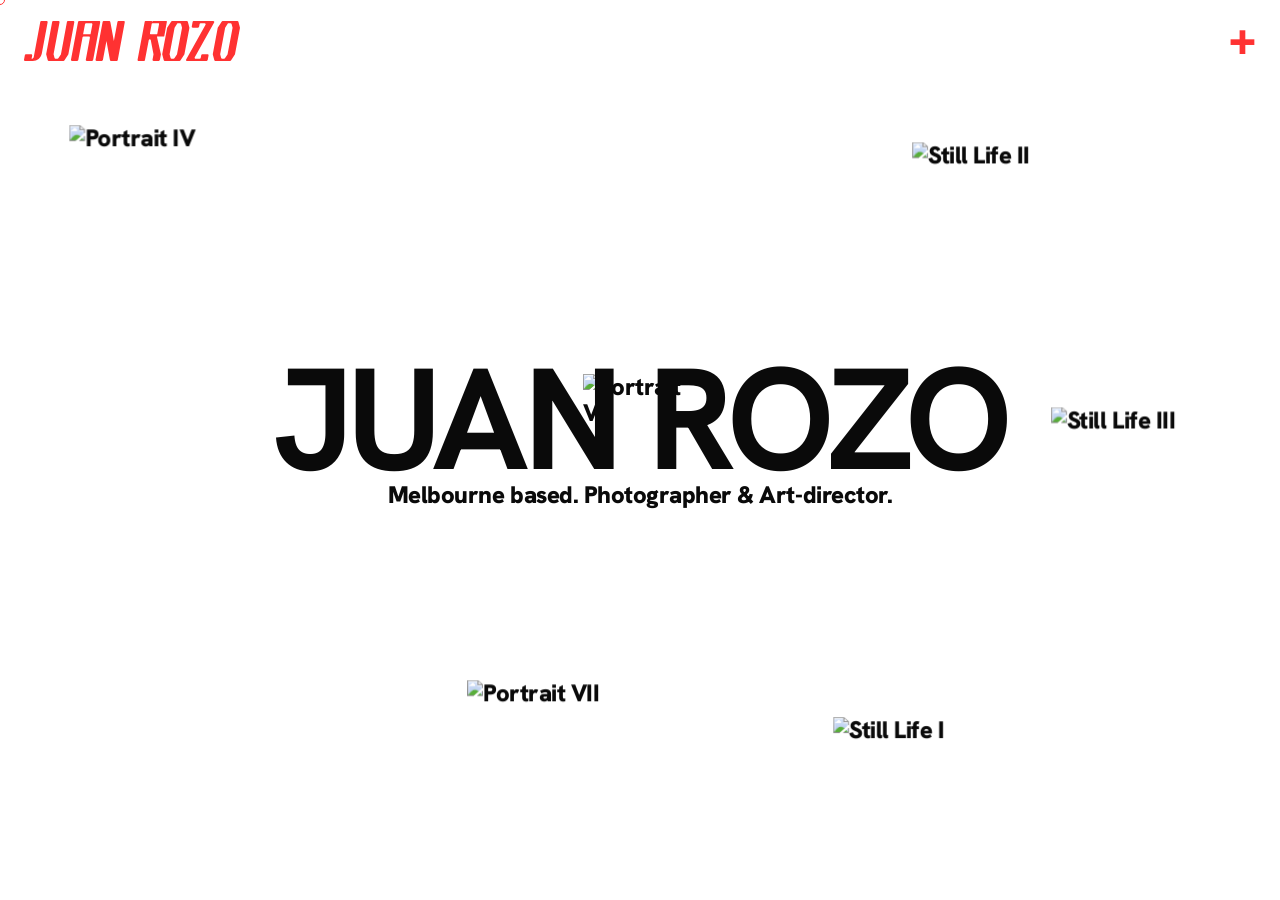
==== commit 1a05714c: "Polish pass: cursor fix, token cleanup, focus, reduced motion - Fix native cursor showing alongside " ====
--- a/index.html
+++ b/index.html
@@ -6,7 +6,7 @@
   <title>Juan Rozo</title>
   <meta name="description" content="Juan Rozo — Photographer & Art-director. Melbourne based." />
   <link rel="icon" type="image/png" href="https://juanrozo.com/wp-content/uploads/2024/05/Artboard-2.png" />
-  <link rel="stylesheet" href="style.css?v=13" />
+  <link rel="stylesheet" href="style.css?v=14" />
   <meta property="og:image" content="https://juanrozo.com/wp-content/uploads/2025/01/JRG9384-Edit-3-scaled.jpg" />
 </head>
 <body class="page-intro">
--- a/style.css
+++ b/style.css
@@ -80,7 +80,7 @@
 a {
   color: inherit;
   text-decoration: none;
-  cursor: pointer;
+  cursor: none;
 }
 .about-bio a { text-decoration: underline 1px; }
 img { display: block; max-width: 100%; }
@@ -101,7 +101,7 @@
   transition: width 0.4s var(--ease), height 0.4s var(--ease),
               top 0.4s var(--ease), left 0.4s var(--ease),
               padding 0.4s var(--ease), border-radius 0.3s var(--ease),
-              border-color 0.3s, background 0.3s;
+              border-color 0.3s var(--ease), background 0.3s var(--ease);
   display: flex; align-items: center; justify-content: center;
 }
 .cursor span {
@@ -121,7 +121,7 @@
   border-color: var(--color-red);
   background: var(--color-red);
 }
-.cursor--active span { opacity: 1; color: #000000; }
+.cursor--active span { opacity: 1; color: var(--color-bg-dark); }
 .cursor--link {
   width: 28px; height: 28px;
   top: -14px; left: -14px;
@@ -136,16 +136,16 @@
   background: var(--color-red);
   border-color: var(--color-red);
 }
-.cursor--label span { opacity: 1; color: #000000; }
+.cursor--label span { opacity: 1; color: var(--color-bg-dark); }
 
 /* Cursor when menu is open — red on black overlay */
 body.menu-open .cursor {
-  border-color: #ff3232 !important;
+  border-color: var(--color-red) !important;
   background: transparent !important;
 }
 body.menu-open .cursor--link {
-  background: #ff3232 !important;
-  border-color: #ff3232 !important;
+  background: var(--color-red) !important;
+  border-color: var(--color-red) !important;
 }
 
 /* Cursor on lightbox */
@@ -248,7 +248,7 @@
   width: auto;
   display: block;
 }
-.site-logo:hover { opacity: 0.5; }
+.site-logo:hover { opacity: 0.4; }
 
 /* Hide logo while the menu overlay is open — menu-name takes its place */
 body.menu-open .site-logo { opacity: 0; pointer-events: none; }
@@ -268,7 +268,7 @@
   position: fixed;
   inset: 0;
   z-index: 300;
-  background: #000000;
+  background: var(--color-bg-dark);
   color: #ffffff;
   transform: translateY(calc(100% + 80px));
   transition: transform 0.7s cubic-bezier(0.16, 1, 0.3, 1);
@@ -779,7 +779,7 @@
   text-align: center;
   font-family: var(--font-display);
   font-size: var(--size-caption);
-  font-weight: 500;
+  font-weight: var(--fw);
   letter-spacing: 0.08em;
   color: var(--color-text-light);
   z-index: 5;
@@ -1401,3 +1401,25 @@
 @media (max-width: 380px) {
   .archive-grid { grid-template-columns: repeat(2, 1fr); column-gap: 12px; row-gap: 24px; padding-top: 60px; padding-bottom: 60px; }
 }
+
+/* ══════════════════════════════════════════════════════════════
+   FOCUS — keyboard navigation
+   Only shows for keyboard users; never on mouse/touch interaction.
+   ══════════════════════════════════════════════════════════════ */
+:focus { outline: none; }
+:focus-visible {
+  outline: 2px solid var(--color-red);
+  outline-offset: 3px;
+}
+
+/* ══════════════════════════════════════════════════════════════
+   REDUCED MOTION — respect user preference
+   ══════════════════════════════════════════════════════════════ */
+@media (prefers-reduced-motion: reduce) {
+  *, *::before, *::after {
+    animation-duration: 0.01ms !important;
+    animation-iteration-count: 1 !important;
+    transition-duration: 0.01ms !important;
+  }
+  html { scroll-behavior: auto; }
+}
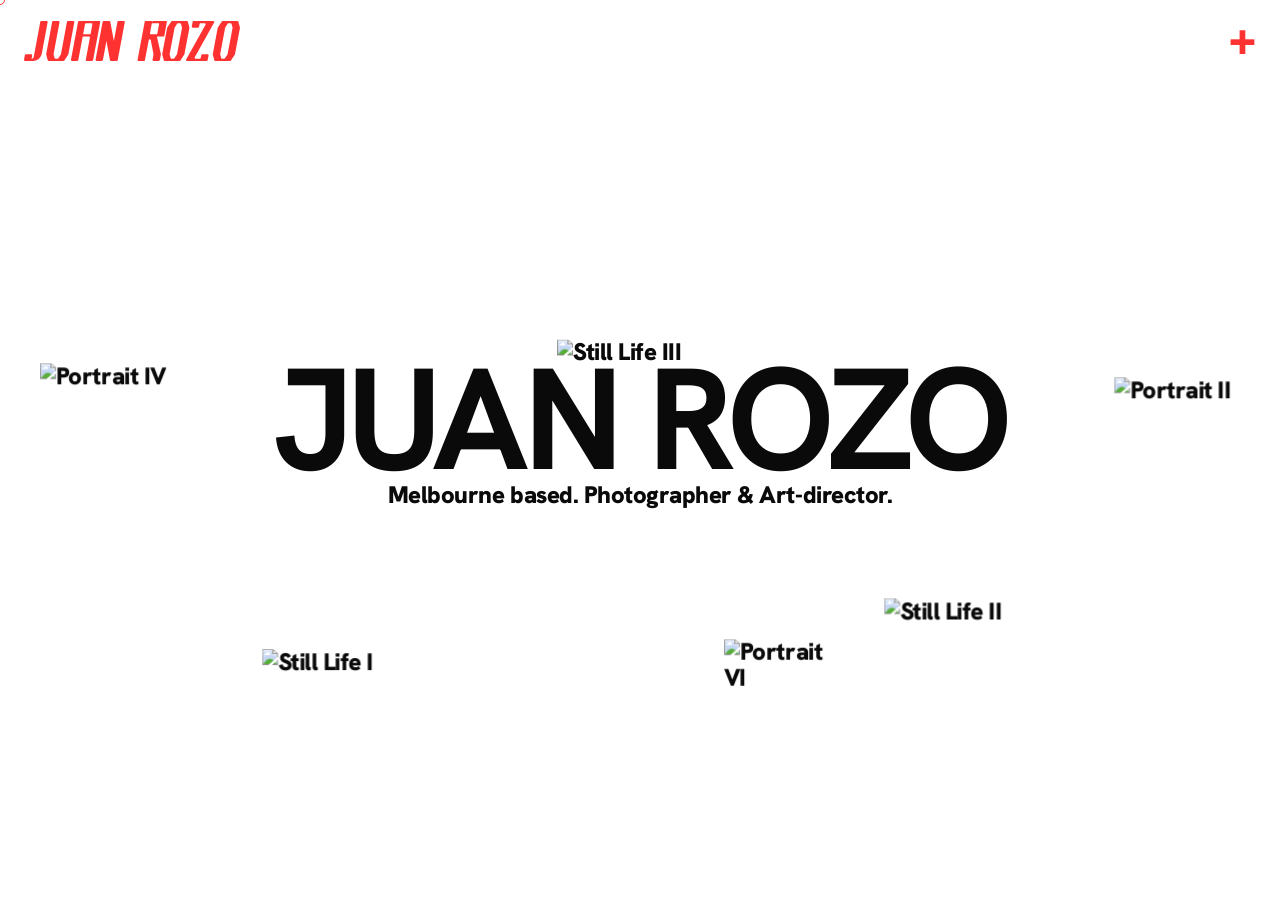
==== commit ababcc32: "fix: add 1.5s timeout to collage image preload to prevent blank screen Images hosted on WordPress ca" ====
--- a/index.html
+++ b/index.html
@@ -340,8 +340,11 @@
       return Promise.all(projects.slice(0, 9).map(proj => {
         return new Promise(resolve => {
           const img = new Image();
-          img.onload = () => resolve({ proj, ratio: img.naturalHeight / img.naturalWidth });
-          img.onerror = () => resolve({ proj, ratio: 1.33 }); // fallback 3:4
+          let done = false;
+          const finish = (ratio) => { if (!done) { done = true; resolve({ proj, ratio }); } };
+          img.onload  = () => finish(img.naturalHeight / img.naturalWidth);
+          img.onerror = () => finish(1.33); // fallback 3:4
+          setTimeout(() => finish(1.33), 1500); // max 1.5 s wait — then use fallback ratio
           img.src = proj.image + '?auto=format&w=500&q=80';
         });
       }));
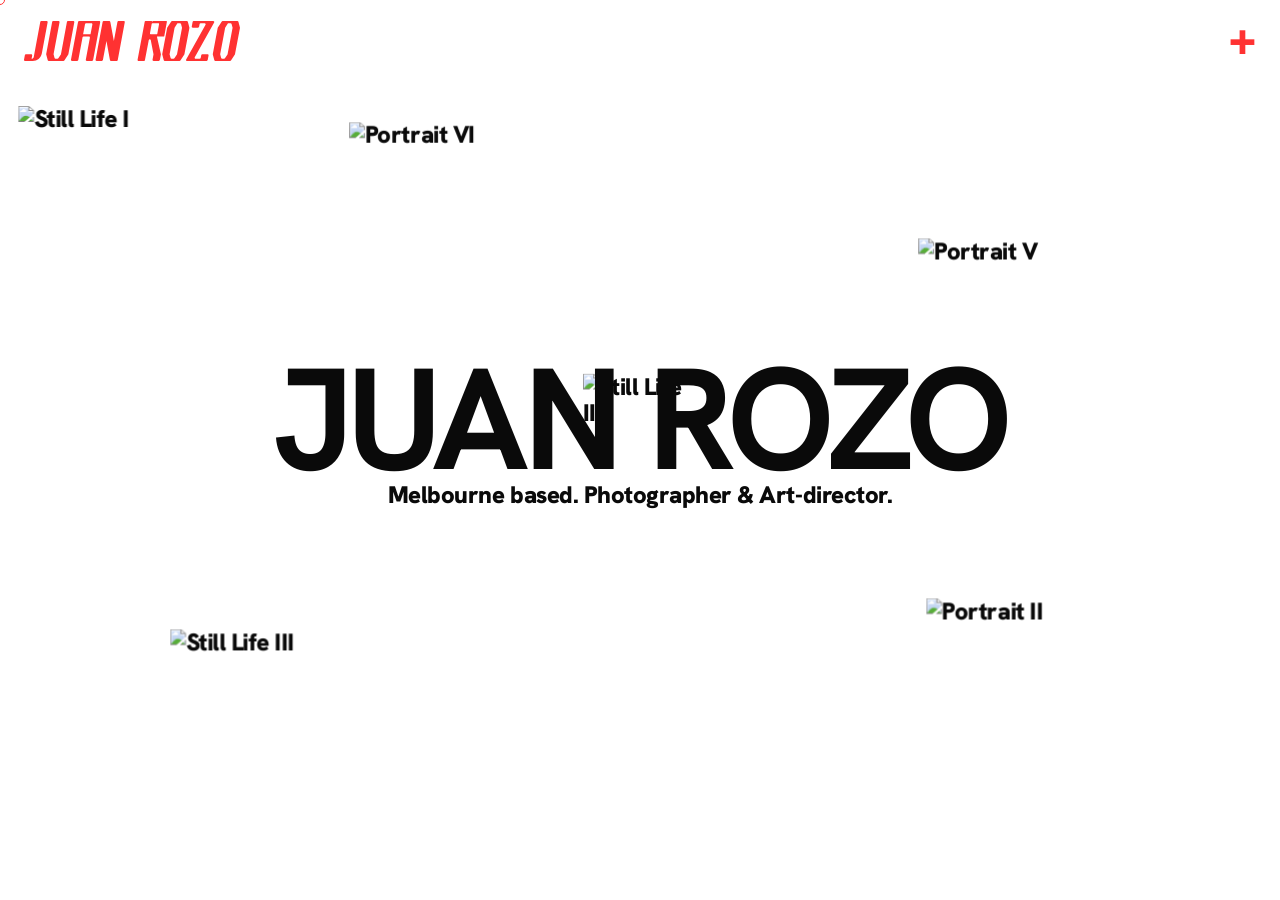
==== commit 744e4bb2: "feat: RIT transitions site-wide, remove all photo captions elastic-grid-v1.html: - Remove figcaption" ====
--- a/index.html
+++ b/index.html
@@ -6,7 +6,7 @@
   <title>Juan Rozo</title>
   <meta name="description" content="Juan Rozo — Photographer & Art-director. Melbourne based." />
   <link rel="icon" type="image/png" href="https://juanrozo.com/wp-content/uploads/2024/05/Artboard-2.png" />
-  <link rel="stylesheet" href="style.css?v=14" />
+  <link rel="stylesheet" href="style.css?v=15" />
   <meta property="og:image" content="https://juanrozo.com/wp-content/uploads/2025/01/JRG9384-Edit-3-scaled.jpg" />
 </head>
 <body class="page-intro">
@@ -123,6 +123,17 @@
       <p class="lightbox-subtitle" id="lb-subtitle"></p>
     </div>
   </div>
+
+  <!-- GSAP core — required for RIT transitions -->
+  <script src="/js/elastic-grid/gsap.min.js"></script>
+
+  <!-- ── RIT fullscreen panel ──────────────────────────────── -->
+  <figure class="rit-panel" id="rit-panel">
+    <div class="rit-panel__img" id="rit-panel-img">
+      <img id="rit-panel-img-el" alt="" draggable="false" />
+    </div>
+    <button type="button" class="rit-panel__close" id="rit-panel-close" aria-label="Close">+</button>
+  </figure>
 
   <script src="config.js"></script>
   <script>
@@ -387,6 +398,14 @@
         collageContainer.appendChild(div);
       });
 
+      // Add click-to-expand on each collage image via RIT
+      results.forEach(({ proj }, i) => {
+        const div = collageContainer.children[i];
+        if (div) {
+          div.addEventListener('click', () => openRIT(proj, div.querySelector('img') || div));
+        }
+      });
+
       // Trigger intro animation after images are placed
       requestAnimationFrame(() => {
         requestAnimationFrame(() => runIntroLoader());
@@ -775,10 +794,10 @@
       // Resize
       window.addEventListener('resize', updateCarousel);
 
-      // Click: active opens lightbox, others navigate
+      // Click: active opens RIT fullscreen, others navigate
       track.querySelectorAll('.carousel-slide').forEach((slide, i) => {
         slide.addEventListener('click', () => {
-          if (i === carouselIdx) openLightbox(i, items);
+          if (i === carouselIdx) openRIT(items[i], slide.querySelector('img') || slide);
           else goToSlide(i);
         });
       });
@@ -885,9 +904,9 @@
                  alt="${proj.title}" loading="${idx < 6 ? 'eager' : 'lazy'}" />
           </div>
         `;
-        div.addEventListener('click', () => openLightbox(idx, items));
+        div.addEventListener('click', () => openRIT(proj, div.querySelector('img') || div));
         div.addEventListener('keydown', e => {
-          if (e.key === 'Enter' || e.key === ' ') openLightbox(idx, items);
+          if (e.key === 'Enter' || e.key === ' ') openRIT(proj, div.querySelector('img') || div);
         });
 
         // Round-robin: (idx + 1) % 3 puts extras in middle column
@@ -948,10 +967,10 @@
         img.style.cssText = `height:${imgH()}px;width:auto;max-width:72vw;object-fit:contain;display:block;pointer-events:none;`;
         slide.appendChild(img);
 
-        // Click: center image → lightbox; side image → navigate
+        // Click: center image → RIT fullscreen; side image → navigate
         slide.addEventListener('click', () => {
           if (didDrag) { didDrag = false; return; }
-          if (idx === activeIdx) openLightbox(idx, items);
+          if (idx === activeIdx) openRIT(items[idx], slide.querySelector('img') || slide);
           else goTo(idx);
         });
 
@@ -1285,7 +1304,7 @@
         slide.addEventListener('click', () => {
           if (didDrag) { didDrag = false; return; }
           if (idx === activeIndex) {
-            openLightbox(idx, items);
+            openRIT(items[idx], slide.querySelector('img') || slide);
           } else {
             goTo(idx);
           }
@@ -1582,7 +1601,7 @@
         cell.appendChild(wrap);
         grid.appendChild(cell);
 
-        cell.addEventListener('click', () => openArchiveZoom(i));
+        cell.addEventListener('click', () => openRIT(images[i], cell.querySelector('img') || cell));
 
         if (!isTouch) {
           cell.addEventListener('mouseenter', () => {
@@ -1846,6 +1865,129 @@
         if (cell) { cell.style.transition = 'none'; cell.style.opacity = ''; }
       }
     }
+
+    /* ════════════════════════════════════════════════════════
+       RIT — RepeatingImageTransition engine (all pages)
+       ════════════════════════════════════════════════════════ */
+    const ritPanel    = document.getElementById('rit-panel');
+    const ritPanelImg = document.getElementById('rit-panel-img');
+    const ritImgEl    = document.getElementById('rit-panel-img-el');
+    const ritClose    = document.getElementById('rit-panel-close');
+
+    let ritAnimating = false;
+    let ritOpen      = false;
+
+    function openRIT(item, sourceEl) {
+      if (ritAnimating || ritOpen || typeof gsap === 'undefined') return;
+      ritAnimating = true;
+
+      // Accept either an <img> directly or a wrapper containing one
+      const imgEl = sourceEl instanceof HTMLImageElement
+        ? sourceEl : sourceEl.querySelector('img');
+      if (!imgEl) { ritAnimating = false; return; }
+
+      const gridSrc = imgEl.src;
+      const hiSrc   = gridSrc.replace(/w=\d+/, 'w=1600').replace(/q=\d+/, 'q=90');
+      const imgURL  = 'url("' + gridSrc + '")';
+
+      // Set panel image to cached grid-res → natural dimensions known in one rAF
+      ritImgEl.src = gridSrc;
+      ritImgEl.alt = '';
+
+      requestAnimationFrame(() => {
+        _ritRunTransition(imgEl, imgURL);
+        // Silently upgrade to high-res once movers finish
+        const hi = new Image();
+        hi.onload = () => { if (ritOpen) ritImgEl.src = hiSrc; };
+        hi.src = hiSrc;
+      });
+    }
+
+    function _ritRunTransition(startEl, imgURL) {
+      const lerp = (a, b, t) => a + (b - a) * t;
+      const STEPS = 5, DUR = 0.35, INT = 0.05, PAUSE = 0.14;
+      const cp = {
+        from:   'inset(100% 0% 0% 0%)',
+        reveal: 'inset(0% 0% 0% 0%)',
+        hide:   'inset(0% 0% 100% 0%)',
+      };
+
+      const startR = startEl.getBoundingClientRect();
+      const endR   = ritPanelImg.getBoundingClientRect();
+
+      // Build interpolated path between source and panel rects
+      const pts = [];
+      for (let i = 0; i < STEPS + 2; i++) {
+        const t  = i / (STEPS + 1);
+        const w  = lerp(startR.width,  endR.width,  t);
+        const h  = lerp(startR.height, endR.height, t);
+        const cx = lerp(startR.left + startR.width  / 2, endR.left + endR.width  / 2, t);
+        const cy = lerp(startR.top  + startR.height / 2, endR.top  + endR.height / 2, t);
+        pts.push({ left: cx - w / 2, top: cy - h / 2, width: w, height: h });
+      }
+      pts.shift(); pts.pop(); // trim source + destination endpoints
+
+      pts.forEach((step, idx) => {
+        const mover = document.createElement('div');
+        mover.className = 'rit-mover';
+        gsap.set(mover, {
+          backgroundImage: imgURL,
+          left: step.left, top: step.top, width: step.width, height: step.height,
+          clipPath: cp.hide, zIndex: 1500 + idx,
+        });
+        document.body.appendChild(mover);
+
+        gsap.timeline({ delay: idx * INT })
+          .fromTo(mover,
+            { opacity: 0.4, clipPath: cp.hide },
+            { opacity: 1,   clipPath: cp.reveal, duration: DUR, ease: 'sine.in' })
+          .to(mover,
+            { clipPath: cp.from, duration: DUR, ease: 'sine' },
+            '+=' + PAUSE);
+      });
+
+      // Remove movers after all have exited
+      gsap.delayedCall(STEPS * INT + DUR * 2 + PAUSE + 0.1, () => {
+        document.querySelectorAll('.rit-mover').forEach(m => m.remove());
+      });
+
+      // Reveal panel
+      gsap.set(ritPanel,  { opacity: 1, pointerEvents: 'auto' });
+      gsap.set(ritClose,  { opacity: 0 });
+      gsap.timeline({ defaults: { duration: DUR * 2, ease: 'sine.inOut' } })
+        .fromTo(ritPanelImg,
+          { clipPath: cp.hide },
+          { clipPath: cp.reveal, delay: STEPS * INT })
+        .to(ritClose,
+          { opacity: 1, duration: 0.4, ease: 'sine',
+            onComplete: () => { ritAnimating = false; ritOpen = true; } },
+          '<');
+    }
+
+    function closeRIT() {
+      if (ritAnimating || !ritOpen || typeof gsap === 'undefined') return;
+      ritAnimating = true;
+      gsap.timeline({
+        defaults: { duration: 0.35, ease: 'expo' },
+        onComplete: () => {
+          ritAnimating = false;
+          ritOpen = false;
+          ritImgEl.src = '';
+        },
+      })
+        .to(ritPanel,   { opacity: 0 })
+        .set(ritPanel,  { pointerEvents: 'none' })
+        .set(ritPanelImg, { clipPath: 'inset(0% 0% 100% 0%)' })
+        .set(ritClose,  { opacity: 0 });
+    }
+
+    if (ritClose) ritClose.addEventListener('click', closeRIT);
+    if (ritPanel) ritPanel.addEventListener('click', e => {
+      if (e.target === ritPanel) closeRIT();
+    });
+    document.addEventListener('keydown', e => {
+      if (e.key === 'Escape' && ritOpen && !ritAnimating) closeRIT();
+    });
 
     /* ════════════════════════════════════════════════════════
        LIGHTBOX — slides up from bottom
--- a/style.css
+++ b/style.css
@@ -1403,6 +1403,67 @@
 }
 
 /* ══════════════════════════════════════════════════════════════
+   RIT — RepeatingImageTransition panel + movers (all pages)
+   ══════════════════════════════════════════════════════════════ */
+.rit-panel {
+  position: fixed;
+  inset: 0;
+  margin: 0;
+  display: flex;
+  align-items: center;
+  justify-content: center;
+  opacity: 0;
+  pointer-events: none;
+  z-index: 2000;
+  background: #fff;
+}
+
+.rit-panel__img {
+  overflow: hidden;
+  will-change: clip-path;
+}
+
+.rit-panel__img img {
+  display: block;
+  max-height: 85vh;
+  max-width: 85vw;
+  width: auto;
+  height: auto;
+  pointer-events: none;
+  user-select: none;
+  -webkit-user-select: none;
+}
+
+/* Close button — mirrors .menu-btn position, appears above panel */
+.rit-panel__close {
+  position: fixed;
+  top: max(14px, env(safe-area-inset-top, 14px));
+  right: 24px;
+  background: none;
+  border: none;
+  padding: 0;
+  font-size: 48px;
+  line-height: 1;
+  color: var(--color-red);
+  cursor: none;
+  z-index: 2001;
+  opacity: 0;
+  transform: rotate(45deg);
+  transition: opacity 0.2s ease;
+}
+.rit-panel__close:hover { opacity: 0.5; }
+
+/* Flying mover copies */
+.rit-mover {
+  position: fixed;
+  background-size: cover;
+  background-position: 50% 50%;
+  will-change: clip-path, opacity;
+  pointer-events: none;
+  z-index: 1500;
+}
+
+/* ══════════════════════════════════════════════════════════════
    FOCUS — keyboard navigation
    Only shows for keyboard users; never on mouse/touch interaction.
    ══════════════════════════════════════════════════════════════ */
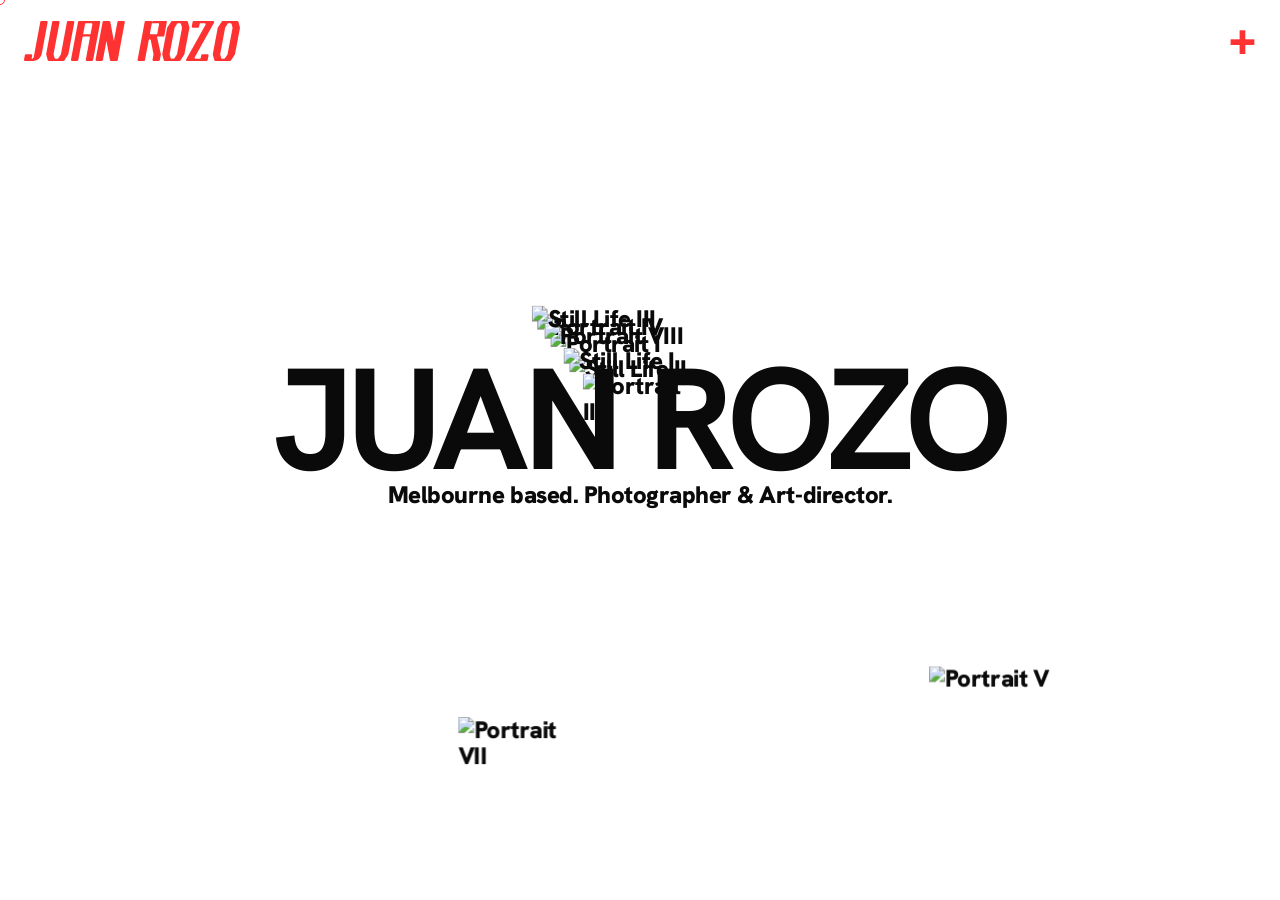
==== commit 5ae2a8cd: "fix: standalone nav, intro collage fallback, backend ping/cache/migration - Add 'elastic-grid' to st" ====
--- a/index.html
+++ b/index.html
@@ -170,12 +170,25 @@
     const allThings   = introPool.filter(p => (p.categories || []).includes('things'));
     const allPersonal = introPool.filter(p => (p.categories || []).includes('personal'));
 
-    // Pick 3 random from each category for balanced distribution
-    const collageImages = [
-      ...pickRandom(allPeople, 3),
-      ...pickRandom(allThings, 3),
-      ...pickRandom(allPersonal, 3),
+    // Pick 3 random from each category for balanced distribution.
+    // If a category is empty, fill remaining slots from the full pool to always reach 9.
+    const _picked = new Set();
+    function pickUnique(arr, n) {
+      const available = arr.filter(p => !_picked.has(p.id));
+      const chosen = pickRandom(available, n);
+      chosen.forEach(p => _picked.add(p.id));
+      return chosen;
+    }
+    let collageImages = [
+      ...pickUnique(allPeople, 3),
+      ...pickUnique(allThings, 3),
+      ...pickUnique(allPersonal, 3),
     ];
+    // Fill any remaining slots (caused by empty categories) from the rest of the pool
+    if (collageImages.length < 9) {
+      const remaining = introPool.filter(p => !_picked.has(p.id));
+      collageImages = collageImages.concat(pickRandom(remaining, 9 - collageImages.length));
+    }
 
     // Shuffle the combined set
     for (let i = collageImages.length - 1; i > 0; i--) {
@@ -651,7 +664,7 @@
       // If the target is a standalone page (external HTML), do wipe then navigate.
       const _allPagesNav = (typeof CONFIG !== 'undefined' && CONFIG.allPages) || [];
       const _targetMeta  = _allPagesNav.find(p => p.id === targetPage);
-      if (_targetMeta && ['archive-standalone', 'filmstrip'].includes(_targetMeta.template)) {
+      if (_targetMeta && ['archive-standalone', 'filmstrip', 'elastic-grid'].includes(_targetMeta.template)) {
         isTransitioning = true;
         closeMenu();
         const _wipeEl = document.createElement('div');
@@ -2375,7 +2388,7 @@
         // If home is a standalone page, redirect to its URL (server normally handles this,
         // but fallback here covers local dev or edge cases).
         const _homeMeta = _allPages.find(p => p.id === currentPage);
-        if (_homeMeta && ['archive-standalone', 'filmstrip'].includes(_homeMeta.template)) {
+        if (_homeMeta && ['archive-standalone', 'filmstrip', 'elastic-grid'].includes(_homeMeta.template)) {
           window.location.replace('/' + (_homeMeta.slug || currentPage));
         } else {
           showPage(currentPage);
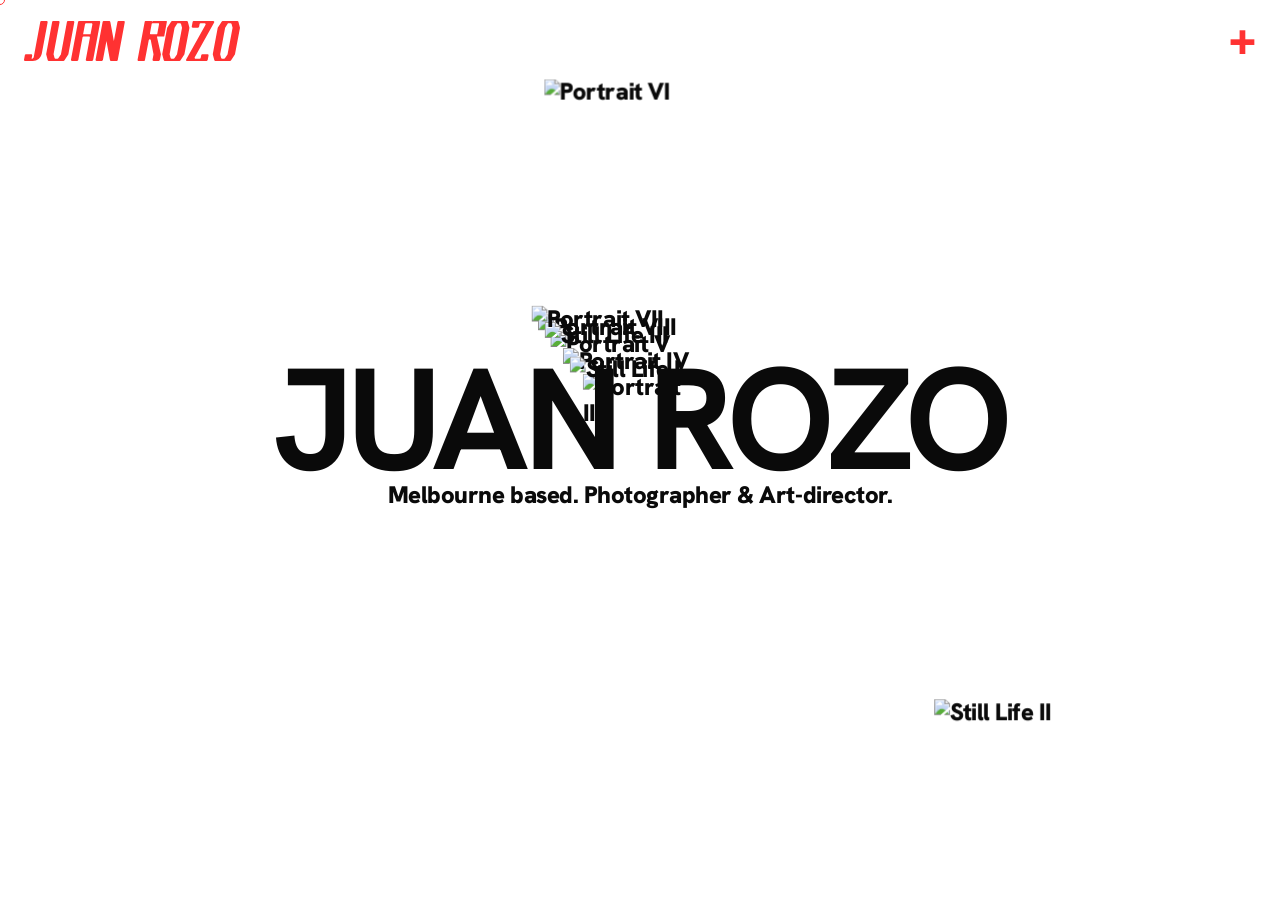
==== commit f25f8b1e: "perf(ux): non-interaction usability improvements - Move Google Fonts from blocking @import in CSS to" ====
--- a/index.html
+++ b/index.html
@@ -6,7 +6,12 @@
   <title>Juan Rozo</title>
   <meta name="description" content="Juan Rozo — Photographer & Art-director. Melbourne based." />
   <link rel="icon" type="image/png" href="https://juanrozo.com/wp-content/uploads/2024/05/Artboard-2.png" />
-  <link rel="stylesheet" href="style.css?v=15" />
+  <!-- Font preloads — eliminate FOUT and render-blocking Google Fonts @import -->
+  <link rel="preconnect" href="https://fonts.googleapis.com" />
+  <link rel="preconnect" href="https://fonts.gstatic.com" crossorigin />
+  <link rel="preload" href="/fonts/NeueHaasGroteskDisplay-Black.woff2" as="font" type="font/woff2" crossorigin />
+  <link href="https://fonts.googleapis.com/css2?family=Hanken+Grotesk:wght@900&display=swap" rel="stylesheet" />
+  <link rel="stylesheet" href="style.css?v=16" />
   <meta property="og:image" content="https://juanrozo.com/wp-content/uploads/2025/01/JRG9384-Edit-3-scaled.jpg" />
 </head>
 <body class="page-intro">
--- a/style.css
+++ b/style.css
@@ -3,8 +3,6 @@
    Typographic system: cam-hicks.com
    Font: NeueHaasGroteskDisplay Black (900)
    ============================================================ */
-
-@import url('https://fonts.googleapis.com/css2?family=Hanken+Grotesk:wght@900&display=swap');
 
 @font-face {
   font-family: NeueHaasGroteskDisplay;
@@ -66,9 +64,15 @@
   -webkit-font-smoothing: antialiased;
   -moz-osx-font-smoothing: grayscale;
   min-height: 100vh;
-  cursor: none;
   overflow-x: clip;
   transition: background-color 0.5s ease, color 0.5s ease;
+}
+
+/* Custom cursor only on devices that actually support hover (not touch-only) */
+@media (hover: hover) {
+  body   { cursor: none; }
+  a      { cursor: none; }
+  button { cursor: none; }
 }
 
 /* Info page — same light theme as the rest */
@@ -80,11 +84,9 @@
 a {
   color: inherit;
   text-decoration: none;
-  cursor: none;
 }
 .about-bio a { text-decoration: underline 1px; }
 img { display: block; max-width: 100%; }
-button { cursor: none; }
 
 /* ══════════════════════════════════════════════════════════════
    CUSTOM CURSOR
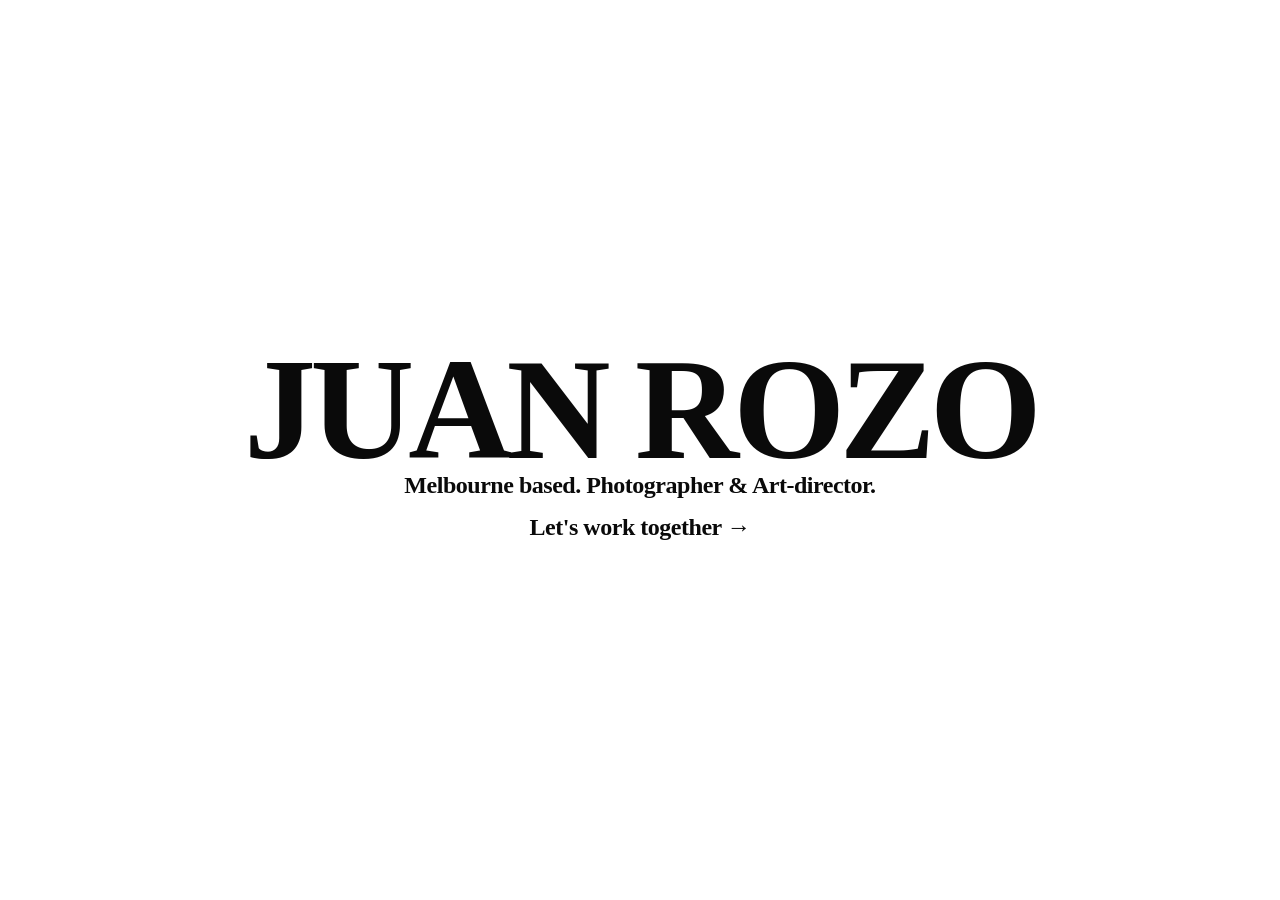
==== commit 73fde65f: "UX fix (phases 0-8): core modules, images, nav, galleries, mobile, a11y — root files" ====
--- a/index.html
+++ b/index.html
@@ -2,38 +2,14 @@
 <html lang="en">
 <head>
   <meta charset="UTF-8" />
-  <meta name="viewport" content="width=device-width, initial-scale=1.0, viewport-fit=cover" />
-  <title>Juan Rozo</title>
-  <meta name="description" content="Juan Rozo — Photographer & Art-director. Melbourne based." />
-  <link rel="icon" type="image/png" href="https://juanrozo.com/wp-content/uploads/2024/05/Artboard-2.png" />
-  <!-- Font preloads — eliminate FOUT and render-blocking Google Fonts @import -->
-  <link rel="preconnect" href="https://fonts.googleapis.com" />
-  <link rel="preconnect" href="https://fonts.gstatic.com" crossorigin />
-  <link rel="preload" href="/fonts/NeueHaasGroteskDisplay-Black.woff2" as="font" type="font/woff2" crossorigin />
-  <link href="https://fonts.googleapis.com/css2?family=Hanken+Grotesk:wght@900&display=swap" rel="stylesheet" />
-  <link rel="stylesheet" href="style.css?v=16" />
-  <meta property="og:image" content="https://juanrozo.com/wp-content/uploads/2025/01/JRG9384-Edit-3-scaled.jpg" />
+  <meta name="viewport" content="width=device-width, initial-scale=1, viewport-fit=cover" />
+  <!--core:head-->
+  <link rel="stylesheet" href="/style.css?v=17" />
 </head>
 <body class="page-intro">
 
-  <!-- Custom cursor -->
-  <div class="cursor" id="cursor"><span>View</span></div>
-
-  <!-- ── GLOBAL HEADER — logo top-left, menu icon top-right ─── -->
-  <a href="#" class="site-logo" id="site-logo" aria-label="Home"><img src="/images/logo.svg" alt="Juan Rozo" /></a>
-  <button class="menu-btn" id="menu-btn" aria-label="Menu">+</button>
-
-  <!-- ── SLIDE-UP MENU ──────────────────────────────────────── -->
-  <div class="menu-overlay" id="menu-overlay">
-    <a href="#" class="menu-name" id="menu-name"><img src="/images/logo.svg" alt="Juan Rozo" /></a>
-    <nav class="menu-nav" id="menu-nav">
-      <!-- populated dynamically by buildMenuNav() from CONFIG.menuPages -->
-    </nav>
-    <div class="menu-footer" id="menu-footer">
-      <!-- populated dynamically by buildMenuFooter() from CONFIG -->
-    </div>
-    <button class="menu-close" id="menu-close" aria-label="Close menu">+</button>
-  </div>
+  <!-- Header, menu overlay and cursor are built by /assets/core.js -->
+  <main id="main">
 
   <!-- ══════════════════════════════════════════════════════════
        INTRO PAGE
@@ -43,104 +19,61 @@
     <div class="intro-center">
       <h1 class="intro-name" id="intro-name"></h1>
       <p class="intro-tagline" id="intro-tagline"></p>
+      <a class="intro-cta" id="intro-cta" href="/info"></a>
     </div>
   </section>
 
   <!-- ══════════════════════════════════════════════════════════
        PEOPLE PAGE
        ══════════════════════════════════════════════════════════ -->
-  <section class="page page-section page-carousel-section" id="page-people">
-    <div class="page-title-bar">
-      <h2 class="page-title"><a href="#" class="page-title-link" data-page="intro">Juan Rozo</a></h2>
-    </div>
-    <div class="carousel-container" id="carousel-people">
+  <section class="page page-section page-carousel-section" id="page-people" hidden>
+    <h1 class="visually-hidden page-heading">People</h1>
+    <div class="carousel-container" id="carousel-people" tabindex="-1">
       <div class="carousel-track" id="carousel-track"></div>
     </div>
+    <p class="gallery-counter carousel-counter" aria-live="polite"></p>
+    <a class="gallery-end-cta" href="/info" hidden></a>
   </section>
 
   <!-- ══════════════════════════════════════════════════════════
        THINGS PAGE
        ══════════════════════════════════════════════════════════ -->
-  <section class="page page-section page-grid-section" id="page-things">
-    <div class="page-title-bar">
-      <h2 class="page-title"><a href="#" class="page-title-link" data-page="intro">Juan Rozo</a></h2>
-    </div>
+  <section class="page page-section page-grid-section" id="page-things" hidden>
+    <h1 class="visually-hidden page-heading">Things</h1>
     <div class="portfolio-grid" id="grid-things"></div>
-  </section>
-
-  <!-- ══════════════════════════════════════════════════════════
-       PERSONAL PAGE
-       ══════════════════════════════════════════════════════════ -->
-  <section class="page page-section page-personal-section" id="page-personal">
-    <div class="page-title-bar personal-title-bar">
-      <h2 class="page-title"><a href="#" class="page-title-link" data-page="intro">Juan Rozo</a></h2>
-    </div>
-    <div class="personal-carousel" id="personal-carousel"></div>
-    <div class="personal-counter" id="personal-counter"></div>
   </section>
 
   <!-- ══════════════════════════════════════════════════════════
        PERSONAL V2 — CAROUSEL
        ══════════════════════════════════════════════════════════ -->
-  <section class="page page-section page-personal-v2-section" id="page-personal-v2">
-    <div class="page-title-bar personal-v2-title-bar">
-      <h2 class="page-title"><a href="#" class="page-title-link" data-page="intro">Juan Rozo</a></h2>
-    </div>
+  <section class="page page-section page-personal-v2-section" id="page-personal-v2" hidden>
+    <h1 class="visually-hidden page-heading">Personal</h1>
     <div class="personal-v2-carousel" id="personal-v2-carousel"></div>
-    <div class="personal-v2-counter" id="personal-v2-counter"></div>
+    <p class="personal-v2-counter gallery-counter" id="personal-v2-counter" aria-live="polite"></p>
+    <a class="gallery-end-cta" href="/info" hidden></a>
   </section>
 
   <!-- ══════════════════════════════════════════════════════════
        INFO PAGE
        ══════════════════════════════════════════════════════════ -->
-  <section class="page page-section" id="page-info"></section>
+  <section class="page page-section" id="page-info" hidden></section>
 
   <!-- ══════════════════════════════════════════════════════════
        ARCHIVE — Hidden parallax gallery  (access via #archive)
        ══════════════════════════════════════════════════════════ -->
-  <section class="page page-section page-archive-section" id="page-archive">
-    <div class="page-title-bar archive-title-bar">
-      <h2 class="page-title"><a href="#" class="page-title-link" data-page="intro">Juan Rozo</a></h2>
-    </div>
+  <section class="page page-section page-archive-section" id="page-archive" hidden>
+    <h1 class="visually-hidden page-heading">Archive</h1>
     <div class="archive-grid" id="archive-grid"></div>
   </section>
-
-  <!-- ── FOOTER ──────────────────────────────────────────────── -->
-  <footer class="site-footer" id="site-footer"></footer>
-
-  <!-- ── LIGHTBOX (slides up from bottom) ──────────────────── -->
-  <div class="lightbox" id="lightbox" role="dialog" aria-modal="true" aria-label="Image viewer">
-    <div class="lightbox-top">
-      <span class="lb-counter" id="lb-counter"></span>
-      <button class="lightbox-close" id="lb-close" aria-label="Close">&times;</button>
-    </div>
-    <button class="lightbox-nav lightbox-prev" id="lb-prev" aria-label="Previous">
-      <svg width="20" height="20" viewBox="0 0 24 24" fill="none" stroke="currentColor" stroke-width="1.5"><path d="M15 4l-8 8 8 8"/></svg>
-    </button>
-    <div class="lightbox-inner">
-      <img class="lightbox-img" id="lb-img" src="" alt="" />
-    </div>
-    <button class="lightbox-nav lightbox-next" id="lb-next" aria-label="Next">
-      <svg width="20" height="20" viewBox="0 0 24 24" fill="none" stroke="currentColor" stroke-width="1.5"><path d="M9 4l8 8-8 8"/></svg>
-    </button>
-    <div class="lightbox-bottom">
-      <p class="lightbox-title" id="lb-title"></p>
-      <p class="lightbox-subtitle" id="lb-subtitle"></p>
-    </div>
-  </div>
+  </main>
+
 
   <!-- GSAP core — required for RIT transitions -->
   <script src="/js/elastic-grid/gsap.min.js"></script>
-
-  <!-- ── RIT fullscreen panel ──────────────────────────────── -->
-  <figure class="rit-panel" id="rit-panel">
-    <div class="rit-panel__img" id="rit-panel-img">
-      <img id="rit-panel-img-el" alt="" draggable="false" />
-    </div>
-    <button type="button" class="rit-panel__close" id="rit-panel-close" aria-label="Close">+</button>
-  </figure>
-
-  <script src="config.js"></script>
+  <script src="/assets/collage.js"></script>
+  <script src="/assets/viewer.js"></script>
+
+  <script src="/config.js"></script>
   <script>
   (() => {
     'use strict';
@@ -149,480 +82,147 @@
        SETUP — populate from config
        ════════════════════════════════════════════════════════ */
 
+    // Visually-hidden H1 of each gallery view = its menu label from the CMS
+    pagesHeadings();
+    function pagesHeadings() {
+      (CONFIG.menuPages || []).forEach(p => {
+        const h = document.querySelector(`#page-${p.id} .page-heading`);
+        if (h && p.menuLabel) h.textContent = p.menuLabel;
+      });
+    }
+
     // Intro
     const _introC = CONFIG.pageContent?.intro || {};
     document.getElementById('intro-name').textContent = CONFIG.name;
+    const introCta = document.getElementById('intro-cta');
+    introCta.textContent = (_introC.footerCta2 || "Let's work together.").replace(/\.$/, '') + ' →';
+    introCta.href = pageUrlFor('info');
     document.getElementById('intro-tagline').textContent =
       _introC.tagline || `Melbourne based. ${CONFIG.tagline}. EST 2020`;
 
-    // Intro collage — balanced random mix from People / Things / Personal
+    // Intro collage — shared engine in /assets/collage.js. Photos never cover
+    // the header or the name/tagline block; reveal waits for decoded images.
     const collageContainer = document.getElementById('intro-collage');
-
-    // Helper: pick N random items from an array
-    function pickRandom(arr, n) {
-      const shuffled = [...arr];
-      for (let i = shuffled.length - 1; i > 0; i--) {
-        const j = Math.floor(Math.random() * (i + 1));
-        [shuffled[i], shuffled[j]] = [shuffled[j], shuffled[i]];
-      }
-      return shuffled.slice(0, n);
-    }
-
-    // Intro collage pool — from the intro page gallery in the CMS.
-    // Falls back to CONFIG.projects for backward compatibility.
-    const introPool   = CONFIG.pageGalleries?.intro || CONFIG.projects;
-    const allPeople   = introPool.filter(p => (p.categories || []).includes('people'));
-    const allThings   = introPool.filter(p => (p.categories || []).includes('things'));
-    const allPersonal = introPool.filter(p => (p.categories || []).includes('personal'));
-
-    // Pick 3 random from each category for balanced distribution.
-    // If a category is empty, fill remaining slots from the full pool to always reach 9.
-    const _picked = new Set();
-    function pickUnique(arr, n) {
-      const available = arr.filter(p => !_picked.has(p.id));
-      const chosen = pickRandom(available, n);
-      chosen.forEach(p => _picked.add(p.id));
-      return chosen;
-    }
-    let collageImages = [
-      ...pickUnique(allPeople, 3),
-      ...pickUnique(allThings, 3),
-      ...pickUnique(allPersonal, 3),
-    ];
-    // Fill any remaining slots (caused by empty categories) from the rest of the pool
-    if (collageImages.length < 9) {
-      const remaining = introPool.filter(p => !_picked.has(p.id));
-      collageImages = collageImages.concat(pickRandom(remaining, 9 - collageImages.length));
-    }
-
-    // Shuffle the combined set
-    for (let i = collageImages.length - 1; i > 0; i--) {
-      const j = Math.floor(Math.random() * (i + 1));
-      [collageImages[i], collageImages[j]] = [collageImages[j], collageImages[i]];
-    }
-
-    // ── Organic collage layout engine ────────────────────────
-    // Places 9 images in irregular positions using iterative relaxation.
-    // Avoids center text zone and prevents all overlaps.
-    // Uses natural image aspect ratios to prevent cropping.
-    function generateOrganicPositions(naturalRatios) {
-      const vw = window.innerWidth;
-      const vh = window.innerHeight;
-
-      // Center exclusion zone (name + tagline)
-      const cx = vw * 0.5, cy = vh * 0.5;
-      // On mobile the exclusion zone must be wider to protect text against larger images
-      const _isMobileIntro = vw < 600;
-      const exHalfW = vw * (_isMobileIntro ? 0.32 : 0.20);
-      const exHalfH = vh * (_isMobileIntro ? 0.18 : 0.12);
-
-      // Image sizes as fraction of vw — varied for organic feel
-      // On mobile: ~1.5× larger so photos read well on a small screen
-      const widths = _isMobileIntro
-        ? [0.225, 0.255, 0.165, 0.195, 0.135, 0.21, 0.24, 0.15, 0.18]
-        : [0.15,  0.17,  0.11,  0.13,  0.09,  0.14, 0.16, 0.10, 0.12];
-      // Shuffle sizes
-      for (let i = widths.length - 1; i > 0; i--) {
-        const j = Math.floor(Math.random() * (i + 1));
-        [widths[i], widths[j]] = [widths[j], widths[i]];
-      }
-
-      // 9 zone definitions — each covers a distinct region of the viewport.
-      // Using zones (instead of fixed anchors) guarantees full-viewport
-      // coverage while producing a different composition on every load.
-      const zoneDefs = [
-        { xMin: 0.01, xMax: 0.20, yMin: 0.02, yMax: 0.28 },  // top-left
-        { xMin: 0.22, xMax: 0.46, yMin: 0.02, yMax: 0.22 },  // top-center-left
-        { xMin: 0.65, xMax: 0.88, yMin: 0.02, yMax: 0.28 },  // top-right
-        { xMin: 0.01, xMax: 0.15, yMin: 0.32, yMax: 0.64 },  // mid-left
-        { xMin: 0.75, xMax: 0.90, yMin: 0.32, yMax: 0.64 },  // mid-right
-        { xMin: 0.01, xMax: 0.20, yMin: 0.68, yMax: 0.90 },  // bottom-left
-        { xMin: 0.22, xMax: 0.44, yMin: 0.72, yMax: 0.93 },  // bottom-center-left
-        { xMin: 0.46, xMax: 0.66, yMin: 0.70, yMax: 0.93 },  // bottom-center-right
-        { xMin: 0.70, xMax: 0.88, yMin: 0.68, yMax: 0.90 },  // bottom-right
-      ];
-      // Shuffle zones so different images occupy different regions each load
-      for (let i = zoneDefs.length - 1; i > 0; i--) {
-        const j = Math.floor(Math.random() * (i + 1));
-        [zoneDefs[i], zoneDefs[j]] = [zoneDefs[j], zoneDefs[i]];
-      }
-      // Pick a random anchor within each zone
-      const anchors = zoneDefs.map(z => ({
-        x: z.xMin + Math.random() * (z.xMax - z.xMin),
-        y: z.yMin + Math.random() * (z.yMax - z.yMin),
-      }));
-
-      const gap = Math.max(8, vw * 0.012);
-      const margin = vw * 0.01;
-
-      // Use natural aspect ratios (height/width) from preloaded images
-      const ars = naturalRatios;
-
-      // Initialize images at their anchors with small jitter
-      // (zone range already provides the large-scale variation)
-      const imgs = anchors.map((a, i) => {
-        const w = widths[i] * vw;
-        const h = w * ars[i];
-        const jx = (Math.random() - 0.5) * vw * 0.02;
-        const jy = (Math.random() - 0.5) * vh * 0.02;
-        return {
-          x: a.x * vw + jx,
-          y: a.y * vh + jy,
-          w, h,
-          anchorX: a.x * vw,
-          anchorY: a.y * vh,
-          wFrac: widths[i],
-        };
-      });
-
-      // Clamp helper
-      function clampImg(img) {
-        img.x = Math.max(margin, Math.min(vw - img.w - margin, img.x));
-        img.y = Math.max(margin, Math.min(vh - img.h - margin, img.y));
-      }
-      imgs.forEach(clampImg);
-
-      // Iterative relaxation — 120 passes, decreasing anchor pull
-      for (let pass = 0; pass < 120; pass++) {
-        const t = pass / 120; // 0→1 progress
-        for (let i = 0; i < imgs.length; i++) {
-          const a = imgs[i];
-          let fx = 0, fy = 0;
-
-          // 1. Repel from center exclusion zone
-          const acx = a.x + a.w / 2, acy = a.y + a.h / 2;
-          const dx_c = acx - cx, dy_c = acy - cy;
-          const overX = (exHalfW + a.w / 2 + gap) - Math.abs(dx_c);
-          const overY = (exHalfH + a.h / 2 + gap) - Math.abs(dy_c);
-          if (overX > 0 && overY > 0) {
-            fx += (dx_c >= 0 ? overX : -overX) * 0.7;
-            fy += (dy_c >= 0 ? overY : -overY) * 0.7;
-          }
-
-          // 2. Repel from other images (strong force)
-          for (let j = 0; j < imgs.length; j++) {
-            if (i === j) continue;
-            const b = imgs[j];
-            const dx = (a.x + a.w / 2) - (b.x + b.w / 2);
-            const dy = (a.y + a.h / 2) - (b.y + b.h / 2);
-            const ox = (a.w / 2 + b.w / 2 + gap) - Math.abs(dx);
-            const oy = (a.h / 2 + b.h / 2 + gap) - Math.abs(dy);
-            if (ox > 0 && oy > 0) {
-              // Push along both axes, proportional to overlap
-              const force = 0.65;
-              fx += (dx >= 0 ? ox : -ox) * force;
-              fy += (dy >= 0 ? oy : -oy) * force;
-            }
-          }
-
-          // 3. Anchor pull — strong early, weak late (let repulsion win)
-          const anchorPull = 0.04 * (1 - t * 0.8);
-          fx += (a.anchorX - a.x) * anchorPull;
-          fy += (a.anchorY - a.y) * anchorPull;
-
-          a.x += fx;
-          a.y += fy;
-          clampImg(a);
-        }
-      }
-
-      // Final safety pass — brute-force fix any remaining overlaps
-      for (let safety = 0; safety < 50; safety++) {
-        let clean = true;
-        for (let i = 0; i < imgs.length; i++) {
-          for (let j = i + 1; j < imgs.length; j++) {
-            const a = imgs[i], b = imgs[j];
-            const ox = (a.w / 2 + b.w / 2 + gap) - Math.abs((a.x + a.w / 2) - (b.x + b.w / 2));
-            const oy = (a.h / 2 + b.h / 2 + gap) - Math.abs((a.y + a.h / 2) - (b.y + b.h / 2));
-            if (ox > 0 && oy > 0) {
-              clean = false;
-              const dx = (a.x + a.w / 2) - (b.x + b.w / 2);
-              const dy = (a.y + a.h / 2) - (b.y + b.h / 2);
-              // Push both apart equally along the axis of least overlap
-              if (ox < oy) {
-                const push = (ox / 2) + 1;
-                a.x += dx >= 0 ? push : -push;
-                b.x += dx >= 0 ? -push : push;
-              } else {
-                const push = (oy / 2) + 1;
-                a.y += dy >= 0 ? push : -push;
-                b.y += dy >= 0 ? -push : push;
-              }
-              clampImg(a);
-              clampImg(b);
-            }
-          }
-        }
-        if (clean) break;
-      }
-
-      return imgs.map(img => ({
-        left: (img.x / vw * 100).toFixed(2) + '%',
-        top: (img.y / vh * 100).toFixed(2) + '%',
-        width: (img.wFrac * 100).toFixed(1) + 'vw',
-        height: (img.h / vh * 100).toFixed(2) + 'vh',
-      }));
-    }
-
-    // Preload images to get natural aspect ratios, then layout
-    function preloadCollageImages(projects) {
-      return Promise.all(projects.slice(0, 9).map(proj => {
-        return new Promise(resolve => {
-          const img = new Image();
-          let done = false;
-          const finish = (ratio) => { if (!done) { done = true; resolve({ proj, ratio }); } };
-          img.onload  = () => finish(img.naturalHeight / img.naturalWidth);
-          img.onerror = () => finish(1.33); // fallback 3:4
-          setTimeout(() => finish(1.33), 1500); // max 1.5 s wait — then use fallback ratio
-          img.src = proj.image + '?auto=format&w=500&q=80';
-        });
-      }));
-    }
-
-    preloadCollageImages(collageImages).then(results => {
-      const naturalRatios = results.map(r => r.ratio);
-      const organicPositions = generateOrganicPositions(naturalRatios);
-      const vw = window.innerWidth;
-      const vh = window.innerHeight;
-      const vcx = vw / 2;
-      const vcy = vh / 2;
-
-      results.forEach(({ proj }, i) => {
-        const div = document.createElement('div');
-        div.className = 'intro-collage-img';
-        const pos = organicPositions[i];
-
-        // Final positions — set permanently, never change
-        div.style.left   = pos.left;
-        div.style.top    = pos.top;
-        div.style.width  = pos.width;
-        div.style.height = pos.height;
-
-        // Calculate offset to move this image FROM its final position TO viewport center.
-        // pos.left/top are %, pos.width is vw units, pos.height is vh units.
-        const finalLeft = parseFloat(pos.left)   * vw / 100;
-        const finalTop  = parseFloat(pos.top)    * vh / 100;
-        const finalW    = parseFloat(pos.width)  * vw / 100;
-        const finalH    = parseFloat(pos.height) * vh / 100;
-        const offsetX   = vcx - (finalLeft + finalW / 2);
-        const offsetY   = vcy - (finalTop  + finalH / 2);
-
-        // Start: centred + hidden, no transition (loader manages appearance)
-        div.style.transform  = `translate(${offsetX.toFixed(1)}px, ${offsetY.toFixed(1)}px)`;
-        div.style.opacity    = '0';
-        div.style.transition = 'none';
-
-        div.innerHTML = `<img src="${proj.image}?auto=format&w=500&q=80" alt="${proj.title}" loading="eager" />`;
-        collageContainer.appendChild(div);
-      });
-
-      // Add click-to-expand on each collage image via RIT
-      results.forEach(({ proj }, i) => {
-        const div = collageContainer.children[i];
-        if (div) {
-          div.addEventListener('click', () => openRIT(proj, div.querySelector('img') || div));
-        }
-      });
-
-      // Trigger intro animation after images are placed
-      requestAnimationFrame(() => {
-        requestAnimationFrame(() => runIntroLoader());
-      });
-    });
-
-    // Hover interaction — blur others when hovering a photo
-    collageContainer.addEventListener('mouseover', (e) => {
-      const img = e.target.closest('.intro-collage-img');
-      if (img) {
-        collageContainer.classList.add('has-hover');
-        collageContainer.querySelectorAll('.intro-collage-img').forEach(el => el.classList.remove('collage-hovered'));
-        img.classList.add('collage-hovered');
-      }
-    });
-    collageContainer.addEventListener('mouseout', (e) => {
-      const img = e.target.closest('.intro-collage-img');
-      if (img && !collageContainer.contains(e.relatedTarget?.closest?.('.intro-collage-img'))) {
-        collageContainer.classList.remove('has-hover');
-        img.classList.remove('collage-hovered');
-      }
-    });
-    collageContainer.addEventListener('mouseleave', () => {
-      collageContainer.classList.remove('has-hover');
-      collageContainer.querySelectorAll('.collage-hovered').forEach(el => el.classList.remove('collage-hovered'));
+    const introPool = CONFIG.pageGalleries?.intro || [];
+    const introCenter = document.querySelector('#page-intro .intro-center');
+    let collageItems = null;
+
+    function collageExclusions() {
+      const pad = 16;
+      const header = document.querySelector('.site-header');
+      const c = introCenter.getBoundingClientRect();
+      const rects = [new DOMRect(c.left - pad, c.top - pad, c.width + pad * 2, c.height + pad * 2)];
+      if (header) rects.push(new DOMRect(0, 0, innerWidth, header.getBoundingClientRect().bottom));
+      return rects;
+    }
+
+    function mountCollage() {
+      if (!document.getElementById('page-intro').classList.contains('active')) return null;
+      // The header (an exclusion zone) is built by core.js on DOMContentLoaded
+      if (document.readyState === 'loading') {
+        return new Promise(res => document.addEventListener('DOMContentLoaded', () => res(mountCollage()), { once: true }));
+      }
+      collageItems = collageItems || Collage.pickBalanced(introPool, 9);
+      return Collage.mount(collageContainer, collageItems, {
+        exclude: collageExclusions,
+        reveal: 'spread',
+        onClick: (item, el) => openViewer(collageItems, collageItems.indexOf(item), el),
+      });
+    }
+
+    // Re-layout (no animation) after rotation / resize
+    let collageResizeTimer = null;
+    addEventListener('resize', () => {
+      clearTimeout(collageResizeTimer);
+      collageResizeTimer = setTimeout(() => { if (collageItems) mountCollage(); }, 200);
     });
 
     // Hover on name — blur all photos
     const introName = document.getElementById('intro-name');
-    introName.addEventListener('mouseenter', () => {
-      collageContainer.classList.add('has-hover');
-      // No image gets 'collage-hovered' — so ALL blur
-    });
-    introName.addEventListener('mouseleave', () => {
-      collageContainer.classList.remove('has-hover');
-    });
-
-    // Footer
-    const _footerCta1 = _introC.footerCta1 || 'Got a project?';
-    const _footerCta2 = _introC.footerCta2 || "Let's work together.";
-    document.getElementById('site-footer').innerHTML = `
-      <div class="footer-cta-section">
-        <p class="footer-label">${_footerCta1}</p>
-        <h2 class="footer-cta">${_footerCta2}</h2>
-        <div class="footer-contact">
-          <a href="mailto:${CONFIG.email}" class="footer-email">${CONFIG.email}</a>
-          <a href="${CONFIG.instagramUrl}" target="_blank" rel="noopener" class="footer-social">${CONFIG.instagram}</a>
-        </div>
-      </div>
-      ${CONFIG.clientLogos && CONFIG.clientLogos.length ? `
-      <div class="footer-clients">
-        <p class="footer-clients-label">Selected clients</p>
-        <div class="footer-logos">
-          ${CONFIG.clientLogos.map(l => `<img src="${l.url}" alt="${l.name}" title="${l.name}" loading="lazy" />`).join('')}
-        </div>
-      </div>` : ''}
-      <div class="footer-bottom">
-        <span>${CONFIG.copyright}</span>
-        <a href="#" class="back-top" onclick="window.scrollTo({top:0,behavior:'smooth'});return false">Back to top &uarr;</a>
-      </div>
-    `;
-
-    // Info page
+    introName.addEventListener('mouseenter', () => collageContainer.classList.add('has-hover'));
+    introName.addEventListener('mouseleave', () => collageContainer.classList.remove('has-hover'));
+
+    // Info page — text renders at once; the portrait loads on its own.
+    // Bio: blank lines → paragraphs; single line breaks are soft (width is set in ch).
     const _infoC      = CONFIG.pageContent?.info || {};
     const _infoLabel  = _infoC.label          || 'About';
     const _infoRole   = _infoC.role           || `Melbourne based. ${CONFIG.tagline}.`;
     const _ig2Label   = _infoC.instagram2Label || '@babyjuanmoretime';
     const _ig2Url     = _infoC.instagram2Url   || 'https://instagram.com/babyjuanmoretime';
+    const _bioHtml    = String(CONFIG.about?.bio || '').split(/\n\s*\n/)
+      .map(p => p.trim().replace(/\s*\n\s*/g, ' ')).filter(Boolean)
+      .map(p => `<p>${p}</p>`).join('');
+    const _clients    = (CONFIG.clientLogos || []).filter(l => l.url);
     document.getElementById('page-info').innerHTML = `
-      <div class="page-title-bar info-title-bar">
-        <h2 class="page-title"><a href="#" class="page-title-link" data-page="intro">${CONFIG.name}</a></h2>
-      </div>
       <div class="about-inner">
-        <div class="about-img-wrap">
-          <img class="about-photo" src="${CONFIG.about.photo}" alt="${CONFIG.name}" />
+        <div class="about-img-wrap ph">
+          <img class="about-photo" src="${Core.img(CONFIG.about.photo, 1080)}" srcset="${Core.srcset(CONFIG.about.photo, CONFIG.about.width)}"
+               sizes="(max-width: 600px) 100vw, 45vw" alt="${CONFIG.name}" decoding="async" loading="lazy"
+               ${CONFIG.about.width ? `width="${CONFIG.about.width}" height="${CONFIG.about.height}"` : ''} />
         </div>
         <div class="about-text">
-          <p class="about-label">${_infoLabel}</p>
-          <h1>${CONFIG.name}</h1>
+          <h1 class="about-title">${_infoLabel}</h1>
           <p class="about-role">${_infoRole}</p>
-          <p class="about-bio">${CONFIG.about.bio}</p>
-          <div class="about-links">
-            <a href="mailto:${CONFIG.email}">${CONFIG.email}</a>
-            <a href="${CONFIG.instagramUrl}" target="_blank" rel="noopener">${CONFIG.instagram}</a>
-            <a href="${_ig2Url}" target="_blank" rel="noopener">${_ig2Label}</a>
+          <div class="about-bio">${_bioHtml}</div>
+          <div class="about-contact">
+            <p class="about-contact-label">${_introC.footerCta1 || 'Got a project?'}</p>
+            <a class="about-email" href="mailto:${CONFIG.email}">${CONFIG.email}</a>
+            <div class="about-links">
+              <a href="${CONFIG.instagramUrl}" target="_blank" rel="noopener">${CONFIG.instagram} <span class="about-link-note">Portfolio</span></a>
+              <a href="${_ig2Url}" target="_blank" rel="noopener">${_ig2Label} <span class="about-link-note">Personal</span></a>
+            </div>
           </div>
+          ${_clients.length ? `
+          <section class="about-clients" aria-labelledby="about-clients-title">
+            <h2 class="about-clients-title" id="about-clients-title">Selected clients</h2>
+            <ul class="about-clients-list">
+              ${_clients.map(l => `<li><img src="${Core.esc(l.url)}" alt="${Core.esc(l.name)}" loading="lazy" decoding="async" /></li>`).join('')}
+            </ul>
+          </section>` : ''}
         </div>
       </div>
     `;
 
-    // ── Intro loader — stacked-centre → spread sequence ─────
-    function runIntroLoader() {
-      const collageImgs = Array.from(document.querySelectorAll('.intro-collage-img'));
-
-      // ── Timing constants ───────────────────────────────────
-      const APPEAR_START   = 80;    // ms before first image pops visible at centre
-      const APPEAR_STAGGER = 85;    // base ms between each image appearing
-      // Last image appears at: APPEAR_START + 8*APPEAR_STAGGER ≈ 760ms
-      // Jitter of ±25ms makes timing feel organic, not mechanical
-
-      const SPREAD_PAUSE   = 220;   // ms to pause with all images visible before spreading
-      const SPREAD_STAGGER = 60;    // ms between each image starting its spread
-      const SPREAD_DUR     = 1050;  // ms for the spread movement
-      // Spread begins at: APPEAR_START + 8*APPEAR_STAGGER + SPREAD_PAUSE ≈ 980ms
-      // Last image lands at: ~980 + 8*SPREAD_STAGGER + SPREAD_DUR ≈ 2510ms
-
-      const NAME_DELAY     = 2.65;  // seconds — animation-delay for name
-      const TAGLINE_DELAY  = 3.0;   // seconds — animation-delay for tagline
-
-      // Set name/tagline animation delays BEFORE body.loaded triggers CSS animation
-      const nameEl    = document.getElementById('intro-name');
-      const taglineEl = document.getElementById('intro-tagline');
-      nameEl.style.animationDelay    = NAME_DELAY    + 's';
-      taglineEl.style.animationDelay = TAGLINE_DELAY + 's';
-
-      // body.loaded starts CSS animations (with delays applied above)
-      document.body.classList.add('loaded');
-
-      // ── Phase 1: Pop images visible one by one at centre ─────
-      // Each image snaps to full opacity instantly (no fade), staggered with jitter
-      collageImgs.forEach((img, i) => {
-        const jitter = Math.random() * 50 - 25; // ±25ms organic timing
-        const delay  = APPEAR_START + i * APPEAR_STAGGER + jitter;
-        setTimeout(() => {
-          img.style.transition = 'none';
-          img.style.opacity    = '1';
-        }, Math.max(20, delay));
-      });
-
-      // ── Phase 2: After all visible, spread to final positions ─
-      // Shuffle spread order so images don't fly out in arrival order
-      const lastAppear = APPEAR_START + (collageImgs.length - 1) * APPEAR_STAGGER + 25; // +25ms jitter max
-      const spreadBegins = lastAppear + SPREAD_PAUSE;
-
-      const spreadOrder = collageImgs.map((_, i) => i);
-      for (let i = spreadOrder.length - 1; i > 0; i--) {
-        const j = Math.floor(Math.random() * (i + 1));
-        [spreadOrder[i], spreadOrder[j]] = [spreadOrder[j], spreadOrder[i]];
-      }
-
-      collageImgs.forEach((img, i) => {
-        const spreadIndex = spreadOrder.indexOf(i);
-        const delay = spreadBegins + spreadIndex * SPREAD_STAGGER;
-        setTimeout(() => {
-          img.style.transition = [
-            `transform ${SPREAD_DUR}ms cubic-bezier(0.16, 1, 0.3, 1)`,
-            'filter 0.8s cubic-bezier(0.25, 0.1, 0.25, 1)'
-          ].join(', ');
-          img.style.transform = 'translate(0, 0)';
-        }, delay);
-      });
-
-      // ── Phase 3: name + tagline handled by CSS animation ─────
-      // (body.loaded rule fires with the animation-delay set above)
-    }
-
-
-    // Fallback: ensure loaded class and visibility after max wait
-    setTimeout(() => {
-      if (!document.body.classList.contains('loaded')) {
-        document.body.classList.add('loaded');
-      }
-      // Animation fallback: if intro elements are still invisible after
-      // body.loaded was added, force them visible (some browsers don't fire CSS animations)
-      setTimeout(() => {
-        const name = document.getElementById('intro-name');
-        if (name && getComputedStyle(name).opacity === '0') {
-          document.body.classList.add('no-anim');
-        }
-      }, 300);
-    }, 4000);
+    // Contact CTA reused at the end of every gallery
+    const contactCta = () => `
+      <aside class="contact-cta" aria-label="Contact">
+        <p class="contact-cta__label">${Core.esc(_introC.footerCta1 || 'Got a project?')}</p>
+        <a class="contact-cta__link" href="${pageUrlFor('info')}">${Core.esc(_introC.footerCta2 || "Let's work together.")}</a>
+      </aside>`;
+    function pageUrlFor(id) {
+      const m = (CONFIG.allPages || []).find(p => p.id === id);
+      return m ? '/' + m.slug : '/' + id;
+    }
+    document.getElementById('grid-things').insertAdjacentHTML('afterend', contactCta());
+    document.querySelectorAll('.gallery-end-cta').forEach(el => {
+      el.href = pageUrlFor('info');
+      el.textContent = (_introC.footerCta2 || "Let's work together.").replace(/\.$/, '') + ' →';
+    });
 
     /* ════════════════════════════════════════════════════════
        PAGE MANAGEMENT
        ════════════════════════════════════════════════════════ */
     let currentPage = (typeof CONFIG !== 'undefined' && CONFIG.homePage) ? CONFIG.homePage : 'intro';
-    let currentItems = [];
-    let lightboxIndex = 0;
     let isTransitioning = false;
 
     // Page configuration
-    const pages = ['intro', 'people', 'things', 'personal', 'personal-v2', 'info', 'archive'];
-    const gridPages = {};
-    const darkPages = {};
-
-    // Menu preview images — first image of each page gallery.
-    window._showPage = showPage;
+    const pages = ['intro', 'people', 'things', 'personal-v2', 'info', 'archive'];
+
+    // Every photo opens the shared viewer (assets/viewer.js)
+    function openViewer(items, index, imgEl) {
+      Viewer.open(items, Math.max(0, index), imgEl);
+    }
+
     function showPage(page) {
       // Clean up carousels / archive when leaving
       if (carouselCleanup)         { carouselCleanup();         carouselCleanup = null; }
-      if (personalCleanup)         { personalCleanup();         }
       if (personalV2Cleanup)       { personalV2Cleanup();       personalV2Cleanup = null; }
       if (archiveParallaxCleanup)  { archiveParallaxCleanup();  archiveParallaxCleanup = null; }
-      if (archiveZoomedIndex !== null) { closeArchiveZoom(true); }
-
-      // Hide all pages
+
+      // Hide all pages (hidden: not rendered, not in the a11y tree, no stray h1)
       pages.forEach(p => {
         const el = document.getElementById(`page-${p}`);
-        if (el) el.classList.remove('active');
+        if (el) { el.classList.remove('active'); el.hidden = true; }
       });
 
       // Remove all page-* body classes
@@ -631,18 +231,12 @@
       // Set new page
       document.body.classList.add(`page-${page}`);
       const target = document.getElementById(`page-${page}`);
-      if (target) target.classList.add('active');
-
-      // Footer: show on grid pages (people, things), hide on others
-      const footer = document.getElementById('site-footer');
-      if (gridPages[page]) {
-        footer.classList.add('visible');
-      } else {
-        footer.classList.remove('visible');
-      }
+      if (target) { target.hidden = false; target.classList.add('active'); }
+
 
       currentPage = page;
       window.scrollTo({ top: 0 });
+      document.body.classList.toggle('hide-logo', page === homeId);
 
       // Render content for each page.
       // tpl = the template key for this page from CONFIG.pageTemplates.
@@ -650,105 +244,81 @@
       // the raw page ID — the || tpl === 'X' branches below catch those legacy IDs.
       const tpl = (typeof CONFIG !== 'undefined' && CONFIG.pageTemplates?.[page]) || page;
 
-      if      (tpl === 'carousel'            || tpl === 'people')      { renderCarousel(page); }
+      if      (tpl === 'intro')                                         { return mountCollage(); }
+      else if (tpl === 'carousel'            || tpl === 'people')      { renderCarousel(page); }
       else if (tpl === 'grid'                || tpl === 'things')      { renderMasonryGrid(page); }
       else if (tpl === 'fullscreen-carousel' || tpl === 'personal-v2') { renderPersonalCarousel(); }
-      else if (tpl === 'personal')                                      { renderPersonalGrid(); }
       else if (tpl === 'archive')                                       { renderArchiveGallery(); archiveParallaxCleanup = initArchiveParallax(); }
-      // intro / info / custom — static HTML, no dynamic render step needed.
+      // info / custom — static HTML, text is ready immediately (the portrait loads on its own).
       // archive-standalone / filmstrip — external .html files, never reach showPage().
+      if (tpl === 'info') return Promise.resolve();
+      // Uncover once the page's first image is decoded (the wipe caps this at 800 ms)
+      return Core.decoded(target && target.querySelector('img[fetchpriority="high"]'));
     }
 
     /* ════════════════════════════════════════════════════════
        WIPE TRANSITION
        ════════════════════════════════════════════════════════ */
-    function navigateTo(targetPage) {
-      if (isTransitioning) return;
-      if (currentPage === targetPage) return;
-
-      // If the target is a standalone page (external HTML), do wipe then navigate.
-      const _allPagesNav = (typeof CONFIG !== 'undefined' && CONFIG.allPages) || [];
-      const _targetMeta  = _allPagesNav.find(p => p.id === targetPage);
-      if (_targetMeta && ['archive-standalone', 'filmstrip', 'elastic-grid'].includes(_targetMeta.template)) {
-        isTransitioning = true;
-        closeMenu();
-        const _wipeEl = document.createElement('div');
-        _wipeEl.className = 'wipe-overlay';
-        document.body.appendChild(_wipeEl);
-        requestAnimationFrame(() => {
-          _wipeEl.classList.add('wipe-in');
-          const _dest = '/' + (_targetMeta.slug || targetPage);
-          let _done = false;
-          function _go() { if (_done) return; _done = true; window.location.href = _dest; }
-          _wipeEl.addEventListener('animationend', _go);
-          setTimeout(_go, 700); // fallback
-        });
+    const STANDALONE = ['archive-standalone', 'filmstrip', 'elastic-grid'];
+    const homeId = CONFIG.homePage || 'intro';
+
+    function pageMeta(id) { return (CONFIG.allPages || []).find(p => p.id === id); }
+    function pageUrl(id) {
+      if (id === homeId) return '/';
+      const m = pageMeta(id);
+      return '/' + ((m && m.slug) || id);
+    }
+
+    function syncDocument(page) {
+      const meta = pageMeta(page);
+      document.title = (meta && meta.pageTitle) || CONFIG.name || document.title;
+      Core.setCurrent(location.pathname);
+    }
+
+    // fromHistory: true when called from popstate (the URL already changed)
+    function navigateTo(targetPage, fromHistory) {
+      if (isTransitioning || currentPage === targetPage) return;
+
+      // Standalone pages are separate documents
+      const meta = pageMeta(targetPage);
+      if (meta && STANDALONE.includes(meta.template)) {
+        if (fromHistory) location.reload(); else Core.go(pageUrl(targetPage));
         return;
       }
 
       isTransitioning = true;
-
-      // Close menu first if open
-      closeMenu();
-
-      const isDark = darkPages[targetPage];
-
-      // Create wipe overlay
-      const overlay = document.createElement('div');
-      overlay.className = 'wipe-overlay';
-      if (isDark) overlay.classList.add('wipe-dark');
-      document.body.appendChild(overlay);
-
-      // Phase 1: slide up to cover
-      requestAnimationFrame(() => {
-        overlay.classList.add('wipe-in');
-
-        let inDone = false;
-        function onInDone() {
-          if (inDone) return;
-          inDone = true;
-          overlay.removeEventListener('animationend', onInDone);
-
-          // Switch content while covered
-          showPage(targetPage);
-
-          // Update URL so reload returns to this page.
-          // Use replaceState (no new history entry) — back button exits the site.
-          // All SPA pages get a clean /slug URL (no hash, no .html extension).
-          {
-            const homeId = (typeof CONFIG !== 'undefined' && CONFIG.homePage) ? CONFIG.homePage : 'intro';
-            if (targetPage === homeId) {
-              history.replaceState(null, '', '/');
-            } else {
-              const _pg   = (typeof CONFIG !== 'undefined' && CONFIG.allPages || []).find(p => p.id === targetPage);
-              const _slug = (_pg && _pg.slug) ? _pg.slug : targetPage;
-              history.replaceState(null, '', '/' + _slug);
-            }
-          }
-
-          // Phase 2: slide away
-          requestAnimationFrame(() => {
-            overlay.classList.remove('wipe-in');
-            overlay.classList.add('wipe-out');
-
-            let outDone = false;
-            function onOutDone() {
-              if (outDone) return;
-              outDone = true;
-              overlay.removeEventListener('animationend', onOutDone);
-              overlay.remove();
-              isTransitioning = false;
-            }
-            overlay.addEventListener('animationend', onOutDone);
-            // Fallback if animationend doesn't fire
-            setTimeout(onOutDone, 750);
-          });
-        }
-        overlay.addEventListener('animationend', onInDone);
-        // Fallback if animationend doesn't fire
-        setTimeout(onInDone, 150);
-      });
-    }
+      Core.wipe(() => {
+        Core.closeMenu({ instant: true, keepFocus: true });
+        // Real history entries: Back/Forward walk the sections (popstate below)
+        if (!fromHistory) history.pushState({ page: targetPage }, '', pageUrl(targetPage));
+        const ready = showPage(targetPage);
+        syncDocument(targetPage);
+        focusMain();
+        return ready;
+      }).then(() => { isTransitioning = false; });
+    }
+
+    addEventListener('popstate', () => {
+      const id = resolvePath(location.pathname);
+      if (id) navigateTo(id, true);
+      else location.reload();
+    });
+
+    // After an in-document navigation, move focus to the new view (screen readers announce it)
+    function focusMain() {
+      const h = document.querySelector('.page-section.active h1, .page-section.active');
+      if (!h) return;
+      if (!h.hasAttribute('tabindex')) h.setAttribute('tabindex', '-1');
+      h.focus({ preventScroll: true });
+    }
+
+    // Links (menu, logo, CTAs) to SPA sections are handled in-document
+    Core.onRoute = (url) => {
+      const id = resolvePath(url.pathname);
+      if (!id) return false;
+      navigateTo(id);
+      return true;
+    };
 
     /* ════════════════════════════════════════════════════════
        CAROUSEL (People)
@@ -756,137 +326,116 @@
     let carouselIdx = 0;
     let carouselCleanup = null;
     let archiveParallaxCleanup = null;
-    let archiveZoomedIndex = null;
-    let archiveZoomOverlay  = null;
-    let archiveZoomClone    = null;
-    let archiveOpenRafId    = null; // cancellable — prevents open rAF overriding a fast close
-
+
+    // People: the active photo is centred from real geometry (offsetLeft/Width),
+    // recomputed after images decode and whenever the stage resizes.
     function renderCarousel(pageId) {
       const pid = pageId || 'people';
-      // Find track inside section#page-{pid}, fall back to legacy #carousel-track
       const section = document.getElementById(`page-${pid}`);
-      const track = (section && section.querySelector('.carousel-track')) || document.getElementById('carousel-track');
+      const stage = section && section.querySelector('.carousel-container');
+      const track = stage && stage.querySelector('.carousel-track');
+      const counterEl = section && section.querySelector('.gallery-counter');
       if (!track) return;
 
-      // Clean up previous
       if (carouselCleanup) { carouselCleanup(); carouselCleanup = null; }
       track.innerHTML = '';
       carouselIdx = 0;
 
       const items = CONFIG.pageGalleries?.[pid] || CONFIG.pageGalleries?.people || [];
-      currentItems = items;
 
       items.forEach((proj, idx) => {
         const slide = document.createElement('div');
         slide.className = 'carousel-slide';
-        if (idx === 0) slide.classList.add('active');
+        slide.style.setProperty('--ar', Core.ratio(proj) || 0.75);
         slide.innerHTML = `
-          <div class="portfolio-item-img-wrap">
-            <img src="${proj.image}?auto=format&w=1200&q=90"
-                 alt="${proj.title}" loading="${idx < 3 ? 'eager' : 'lazy'}" />
-          </div>
-        `;
-        slide.dataset.idx = idx;
+          <div class="portfolio-item-img-wrap ph">
+            <img ${Core.imgAttrs(proj, { w: 1080, sizes: '(max-width: 600px) 90vw, 50vw', high: idx === 0, eager: idx < 3, draggable: false })} />
+          </div>`;
         track.appendChild(slide);
       });
-
-      function updateCarousel() {
-        const slides = track.querySelectorAll('.carousel-slide');
-        if (!slides.length) return;
-        const vw = window.innerWidth / 100;
-        const slideEffective = 39 * vw;
-        const marginL = -8 * vw;
-        const slideW = 55 * vw;
-        const slideCenter = marginL + (slideW / 2) + (carouselIdx * slideEffective);
-        const containerW = track.parentElement.clientWidth || window.innerWidth;
-        const offset = (containerW / 2) - slideCenter;
-        track.style.transform = `translateX(${offset}px)`;
-        slides.forEach((s, i) => s.classList.toggle('active', i === carouselIdx));
+      const slides = [...track.children];
+      stage.dataset.cursor = 'Drag';
+      stage.setAttribute('aria-roledescription', 'carousel');
+
+      function update(animate = true) {
+        const s = slides[carouselIdx];
+        if (!s) return;
+        const offset = stage.clientWidth / 2 - (s.offsetLeft + s.offsetWidth / 2);
+        track.style.transition = animate && !Core.reduceMotion.matches ? '' : 'none';
+        track.style.transform = `translateX(${offset.toFixed(1)}px)`;
+        slides.forEach((el, i) => {
+          const on = i === carouselIdx;
+          el.classList.toggle('active', on);
+          el.dataset.cursor = on ? 'View' : 'Drag';
+          const img = el.querySelector('img');
+          img.setAttribute('tabindex', on ? '0' : '-1');
+          img.setAttribute('role', 'button');
+        });
+        if (counterEl) counterEl.textContent = Core.counter(carouselIdx, items.length);
+        const endCta = section.querySelector('.gallery-end-cta');
+        if (endCta) endCta.hidden = carouselIdx !== items.length - 1;
       }
 
       function goToSlide(idx) {
         carouselIdx = Math.max(0, Math.min(idx, items.length - 1));
-        updateCarousel();
-      }
-
-      // Resize
-      window.addEventListener('resize', updateCarousel);
-
-      // Click: active opens RIT fullscreen, others navigate
-      track.querySelectorAll('.carousel-slide').forEach((slide, i) => {
+        update();
+      }
+
+      // Click/Enter: active photo opens the viewer, others become active
+      slides.forEach((slide, i) => {
         slide.addEventListener('click', () => {
-          if (i === carouselIdx) openRIT(items[i], slide.querySelector('img') || slide);
+          if (didSwipe) return;
+          if (i === carouselIdx) openViewer(items, i, slide.querySelector('img'));
           else goToSlide(i);
         });
-      });
-
-      // Keyboard
+        slide.querySelector('img').addEventListener('keydown', e => {
+          if ((e.key === 'Enter' || e.key === ' ') && i === carouselIdx) { e.preventDefault(); openViewer(items, i, e.target); }
+        });
+      });
+
       const keyHandler = (e) => {
-        if (document.getElementById('lightbox').classList.contains('open')) return;
-        if (e.key === 'ArrowRight') goToSlide(carouselIdx + 1);
-        if (e.key === 'ArrowLeft') goToSlide(carouselIdx - 1);
+        if (Viewer.isOpen() || document.body.classList.contains('menu-open')) return;
+        if (e.key === 'ArrowRight') { e.preventDefault(); goToSlide(carouselIdx + 1); }
+        if (e.key === 'ArrowLeft')  { e.preventDefault(); goToSlide(carouselIdx - 1); }
       };
       document.addEventListener('keydown', keyHandler);
 
-      // Wheel (debounced)
-      let wheelLock = false;
-      const wheelHandler = (e) => {
-        if (document.getElementById('lightbox').classList.contains('open')) return;
-        if (wheelLock) { e.preventDefault(); return; }
-        if (Math.abs(e.deltaY) > 10) {
-          e.preventDefault();
-          wheelLock = true;
-          goToSlide(carouselIdx + (e.deltaY > 0 ? 1 : -1));
-          setTimeout(() => { wheelLock = false; }, 700);
-        }
+      // Wheel / trackpad: one photo per gesture
+      const stopWheel = Core.wheelSteps(stage, dir => { if (!Viewer.isOpen()) goToSlide(carouselIdx + dir); });
+
+      // Swipe (touch, pen) and mouse drag
+      let sx = 0, sy = 0, tracking = false, didSwipe = false;
+      const onDown = e => { tracking = true; didSwipe = false; sx = e.clientX; sy = e.clientY; };
+      const onUp = e => {
+        if (!tracking) return;
+        tracking = false;
+        const dx = e.clientX - sx, dy = e.clientY - sy;
+        if (Math.abs(dx) > 40 && Math.abs(dx) > Math.abs(dy)) { didSwipe = true; goToSlide(carouselIdx + (dx < 0 ? 1 : -1)); }
       };
-      document.addEventListener('wheel', wheelHandler, { passive: false });
-
-      // Touch swipe (mobile) — horizontal swipe advances slides
-      const carouselEl = track.parentElement;
-      let touchStartX = 0, touchStartY = 0, touchAxisLocked = false;
-      const onTouchStart = (e) => {
-        touchStartX    = e.touches[0].clientX;
-        touchStartY    = e.touches[0].clientY;
-        touchAxisLocked = false;
-      };
-      const onTouchMove = (e) => {
-        if (touchAxisLocked) return;
-        const dx = Math.abs(e.touches[0].clientX - touchStartX);
-        const dy = Math.abs(e.touches[0].clientY - touchStartY);
-        // If vertical gesture dominates, lock out horizontal handling
-        if (dy > dx + 6) { touchAxisLocked = true; }
-      };
-      const onTouchEnd = (e) => {
-        if (touchAxisLocked) return;
-        const dx = e.changedTouches[0].clientX - touchStartX;
-        if (Math.abs(dx) > 40) {
-          if (dx < 0) goToSlide(carouselIdx + 1);
-          else        goToSlide(carouselIdx - 1);
-        }
-      };
-      carouselEl.addEventListener('touchstart', onTouchStart, { passive: true });
-      carouselEl.addEventListener('touchmove',  onTouchMove,  { passive: true });
-      carouselEl.addEventListener('touchend',   onTouchEnd,   { passive: true });
-
-      // Lock body scroll
+      const onCancel = () => { tracking = false; };
+      stage.addEventListener('pointerdown', onDown);
+      stage.addEventListener('pointerup', onUp);
+      stage.addEventListener('pointercancel', onCancel);
+
+      // Re-centre when the stage resizes and once the active photo is decoded
+      const ro = new ResizeObserver(() => update(false));
+      ro.observe(stage);
+      Core.decoded(slides[0] && slides[0].querySelector('img')).then(() => update(false));
+
       document.body.style.overflow = 'hidden';
       window.scrollTo({ top: 0 });
 
-      // Cleanup
       carouselCleanup = () => {
         document.removeEventListener('keydown', keyHandler);
-        document.removeEventListener('wheel', wheelHandler);
-        window.removeEventListener('resize', updateCarousel);
-        carouselEl.removeEventListener('touchstart', onTouchStart);
-        carouselEl.removeEventListener('touchmove',  onTouchMove);
-        carouselEl.removeEventListener('touchend',   onTouchEnd);
+        stopWheel();
+        ro.disconnect();
+        stage.removeEventListener('pointerdown', onDown);
+        stage.removeEventListener('pointerup', onUp);
+        stage.removeEventListener('pointercancel', onCancel);
         document.body.style.overflow = '';
       };
 
-      updateCarousel();
-      setTimeout(() => updateCarousel(), 50);
-      reattachCursorEvents();
+      update(false);
     }
 
     /* ════════════════════════════════════════════════════════
@@ -899,7 +448,6 @@
 
       grid.innerHTML = '';
       const items = CONFIG.pageGalleries?.[category] || CONFIG.projects.filter(p => p.categories.includes(category));
-      currentItems = items;
 
       const colCount = window.innerWidth <= 600 ? 1 : window.innerWidth <= 768 ? 2 : 3;
       const columns = [];
@@ -913,18 +461,18 @@
       items.forEach((proj, idx) => {
         const div = document.createElement('div');
         div.className = 'portfolio-item';
+        div.dataset.cursor = 'View';
         div.setAttribute('tabindex', '0');
         div.setAttribute('role', 'button');
         div.setAttribute('aria-label', proj.title);
         div.innerHTML = `
-          <div class="portfolio-item-img-wrap">
-            <img src="${proj.image}?auto=format&w=700&q=85"
-                 alt="${proj.title}" loading="${idx < 6 ? 'eager' : 'lazy'}" />
+          <div class="portfolio-item-img-wrap ph" style="aspect-ratio:${Core.ratio(proj) || 0.75}">
+            <img ${Core.imgAttrs(proj, { w: 640, sizes: '(max-width: 600px) calc(100vw - 32px), (max-width: 768px) 46vw, 28vw', high: idx === 0, eager: idx < 3 })} />
           </div>
         `;
-        div.addEventListener('click', () => openRIT(proj, div.querySelector('img') || div));
+        div.addEventListener('click', () => openViewer(items, idx, div.querySelector('img')));
         div.addEventListener('keydown', e => {
-          if (e.key === 'Enter' || e.key === ' ') openRIT(proj, div.querySelector('img') || div);
+          if (e.key === 'Enter' || e.key === ' ') { e.preventDefault(); openViewer(items, idx, div.querySelector('img')); }
         });
 
         // Round-robin: (idx + 1) % 3 puts extras in middle column
@@ -933,336 +481,6 @@
       });
 
       requestAnimationFrame(() => animateItems(grid));
-      reattachCursorEvents();
-    }
-
-    /* ════════════════════════════════════════════════════════
-       PERSONAL — CENTERED SCALE CAROUSEL  (siemprericc-style)
-       Center image large, sides scaled down, counter at bottom.
-       ════════════════════════════════════════════════════════ */
-    let personalCleanup = null;
-
-    function renderPersonalGrid() {
-      const container  = document.getElementById('personal-carousel');
-      const counterEl  = document.getElementById('personal-counter');
-      if (!container) return;
-
-      // Teardown previous instance
-      if (personalCleanup) { personalCleanup(); personalCleanup = null; }
-      container.innerHTML = '';
-      if (counterEl) counterEl.textContent = '';
-
-      const items = CONFIG.pageGalleries?.['personal'] || CONFIG.pageGalleries?.['personal-v2'] || CONFIG.projects.filter(p => p.categories.includes('personal'));
-      const total = items.length;
-      currentItems = items;
-      if (!total) return;
-
-      let activeIdx  = 0;
-      let dragStartX = 0;
-      let dragOffset = 0;
-      let isDragging = false;
-      let didDrag    = false;
-
-      // ── Visual constants ─────────────────────────────────────
-      const ACTIVE_SCALE      = 1.22;
-      const INACTIVE_SCALE    = 0.70;
-      const IMG_GAP           = 72;   // px gap between scaled image edges
-      const TRANSITION_MS     = 680;
-      const EASE              = 'cubic-bezier(0.25, 0.1, 0.25, 1)';
-
-      // Base image height — much taller than previous (was 420px max)
-      const imgH = () => Math.min(window.innerHeight * 0.62, 620);
-
-      // ── Build slides ─────────────────────────────────────────
-      const slides = items.map((proj, idx) => {
-        const slide = document.createElement('div');
-        slide.className = 'personal-slide';
-        const img = document.createElement('img');
-        img.src       = (proj.url || proj.image) + '?auto=format&w=1400&q=88';
-        img.alt       = proj.title || '';
-        img.loading   = idx < 6 ? 'eager' : 'lazy';
-        img.draggable = false;
-        img.style.cssText = `height:${imgH()}px;width:auto;max-width:72vw;object-fit:contain;display:block;pointer-events:none;`;
-        slide.appendChild(img);
-
-        // Click: center image → RIT fullscreen; side image → navigate
-        slide.addEventListener('click', () => {
-          if (didDrag) { didDrag = false; return; }
-          if (idx === activeIdx) openRIT(items[idx], slide.querySelector('img') || slide);
-          else goTo(idx);
-        });
-
-        container.appendChild(slide);
-        return slide;
-      });
-
-      // ── Layout engine ─────────────────────────────────────────
-      // Positions all slides around the active one using scale + translate3d.
-      function layout(animate) {
-        const cw = container.clientWidth;
-        const ch = container.clientHeight;
-        const cx = cw / 2;
-        const cy = ch / 2;
-
-        const data = slides.map((slide, i) => {
-          const img    = slide.querySelector('img');
-          const nw     = img ? img.clientWidth  || img.naturalWidth  * (imgH() / (img.naturalHeight || imgH())) : 200;
-          const nh     = img ? img.clientHeight || imgH() : imgH();
-          const scale  = i === activeIdx ? ACTIVE_SCALE : INACTIVE_SCALE;
-          return { nw, nh, scale, sw: nw * scale };
-        });
-
-        // Walk outward from active to build centerX for each slide
-        const cx_arr = new Array(slides.length).fill(0);
-        cx_arr[activeIdx] = cx + dragOffset;
-
-        for (let i = activeIdx + 1; i < slides.length; i++) {
-          cx_arr[i] = cx_arr[i - 1] + data[i - 1].sw / 2 + IMG_GAP + data[i].sw / 2;
-        }
-        for (let i = activeIdx - 1; i >= 0; i--) {
-          cx_arr[i] = cx_arr[i + 1] - data[i + 1].sw / 2 - IMG_GAP - data[i].sw / 2;
-        }
-
-        slides.forEach((slide, i) => {
-          const { nw, nh, scale } = data[i];
-          const x = cx_arr[i] - nw / 2;
-          const y = cy - nh / 2;
-          const z = i === activeIdx ? 10 : 1;
-          const dist  = Math.abs(i - activeIdx);
-          const opac  = dist > 5 ? 0 : 1;
-
-          slide.style.transition = animate
-            ? `transform ${TRANSITION_MS}ms ${EASE}, opacity ${TRANSITION_MS}ms ${EASE}`
-            : 'none';
-          slide.style.transform  = `translate3d(${x}px,${y}px,0) scale(${scale})`;
-          slide.style.zIndex     = z;
-          slide.style.opacity    = opac;
-        });
-      }
-
-      // ── Counter ───────────────────────────────────────────────
-      function updateCounter() {
-        if (counterEl) counterEl.textContent = `${activeIdx + 1} / ${total}`;
-      }
-
-      // ── Navigation ────────────────────────────────────────────
-      function goTo(idx, animated = true) {
-        activeIdx  = Math.max(0, Math.min(idx, total - 1));
-        dragOffset = 0;
-        layout(animated);
-        updateCounter();
-      }
-      const goNext = () => { if (activeIdx < total - 1) goTo(activeIdx + 1); };
-      const goPrev = () => { if (activeIdx > 0)         goTo(activeIdx - 1); };
-
-      // ── Wheel — accumulator, one step per gesture ─────────────
-      let wheelAccum = 0, wheelTimer = null, lastWheelNav = 0;
-      const WHEEL_THRESHOLD = 50, WHEEL_COOLDOWN = 320, WHEEL_RESET = 120;
-      function onWheel(e) {
-        e.preventDefault();
-        const now = Date.now();
-        if (now - lastWheelNav < WHEEL_COOLDOWN) return;
-        const delta = Math.abs(e.deltaY) >= Math.abs(e.deltaX) ? e.deltaY : e.deltaX;
-        wheelAccum += delta;
-        clearTimeout(wheelTimer);
-        wheelTimer = setTimeout(() => { wheelAccum = 0; }, WHEEL_RESET);
-        if (Math.abs(wheelAccum) >= WHEEL_THRESHOLD) {
-          wheelAccum > 0 ? goNext() : goPrev();
-          lastWheelNav = now;
-          wheelAccum = 0;
-          clearTimeout(wheelTimer);
-        }
-      }
-
-      // ── Mouse drag ────────────────────────────────────────────
-      function onMouseDown(e) {
-        isDragging = true; didDrag = false;
-        dragStartX = e.clientX; dragOffset = 0;
-        slides.forEach(s => { s.style.transition = 'none'; });
-        container.style.cursor = 'grabbing';
-      }
-      function onMouseMove(e) {
-        if (!isDragging) return;
-        dragOffset = e.clientX - dragStartX;
-        if (Math.abs(dragOffset) > 5) didDrag = true;
-        layout(false);
-      }
-      function onMouseUp() {
-        if (!isDragging) return;
-        isDragging = false;
-        container.style.cursor = '';
-        const thresh = window.innerWidth * 0.10;
-        if      (dragOffset >  thresh) goPrev();
-        else if (dragOffset < -thresh) goNext();
-        else { dragOffset = 0; layout(true); }
-      }
-
-      // ── Touch drag ────────────────────────────────────────────
-      function onTouchStart(e) {
-        isDragging = true; didDrag = false;
-        dragStartX = e.touches[0].clientX; dragOffset = 0;
-        slides.forEach(s => { s.style.transition = 'none'; });
-      }
-      function onTouchMove(e) {
-        if (!isDragging) return;
-        e.preventDefault();
-        dragOffset = e.touches[0].clientX - dragStartX;
-        if (Math.abs(dragOffset) > 5) didDrag = true;
-        layout(false);
-      }
-      function onTouchEnd() {
-        if (!isDragging) return;
-        isDragging = false;
-        const thresh = window.innerWidth * 0.10;
-        if      (dragOffset >  thresh) goPrev();
-        else if (dragOffset < -thresh) goNext();
-        else { dragOffset = 0; layout(true); }
-      }
-
-      // ── Keyboard ──────────────────────────────────────────────
-      function onKeyDown(e) {
-        if (currentPage !== 'personal') return;
-        if (e.key === 'ArrowRight' || e.key === 'ArrowDown') { e.preventDefault(); goNext(); }
-        if (e.key === 'ArrowLeft'  || e.key === 'ArrowUp')   { e.preventDefault(); goPrev(); }
-      }
-
-      // ── Resize ────────────────────────────────────────────────
-      function onResize() {
-        slides.forEach(s => {
-          const img = s.querySelector('img');
-          if (img) img.style.height = imgH() + 'px';
-        });
-        layout(false);
-      }
-
-      // Attach events
-      container.addEventListener('wheel',      onWheel,      { passive: false });
-      container.addEventListener('mousedown',  onMouseDown);
-      window.addEventListener   ('mousemove',  onMouseMove);
-      window.addEventListener   ('mouseup',    onMouseUp);
-      container.addEventListener('touchstart', onTouchStart, { passive: true });
-      container.addEventListener('touchmove',  onTouchMove,  { passive: false });
-      container.addEventListener('touchend',   onTouchEnd);
-      window.addEventListener   ('keydown',    onKeyDown);
-      window.addEventListener   ('resize',     onResize);
-
-      // ── Cursor ────────────────────────────────────────────────
-      slides.forEach(slide => {
-        slide.addEventListener('mouseenter', () => { setCursorLabel('View'); cursor.classList.add('cursor--active'); });
-        slide.addEventListener('mouseleave', () => { cursor.classList.remove('cursor--active'); });
-      });
-
-      document.body.style.overflow = 'hidden';
-
-      // Initial layout — no animation, then re-layout once images load
-      goTo(0, false);
-      let loadCount = 0;
-      slides.forEach((slide) => {
-        const img = slide.querySelector('img');
-        if (!img) return;
-        const onLoad = () => { loadCount++; if (loadCount <= 6) layout(loadCount === 1); };
-        if (img.complete) onLoad();
-        else img.addEventListener('load', onLoad, { once: true });
-      });
-
-      // ── Cleanup ───────────────────────────────────────────────
-      personalCleanup = () => {
-        container.removeEventListener('wheel',      onWheel);
-        container.removeEventListener('mousedown',  onMouseDown);
-        window.removeEventListener   ('mousemove',  onMouseMove);
-        window.removeEventListener   ('mouseup',    onMouseUp);
-        container.removeEventListener('touchstart', onTouchStart);
-        container.removeEventListener('touchmove',  onTouchMove);
-        container.removeEventListener('touchend',   onTouchEnd);
-        window.removeEventListener   ('keydown',    onKeyDown);
-        window.removeEventListener   ('resize',     onResize);
-        document.body.style.overflow = '';
-        container.innerHTML = '';
-        if (counterEl) counterEl.textContent = '';
-        personalCleanup = null;
-      };
-    }
-
-    /* ── Smooth scroll with easeInOutCubic ──────────────── */
-    function smoothScrollTo(el, targetLeft, duration) {
-      const start = el.scrollLeft;
-      const distance = Math.max(0, Math.min(targetLeft, el.scrollWidth - el.clientWidth)) - start;
-      const startTime = performance.now();
-      function ease(t) {
-        return t < 0.5 ? 4 * t * t * t : 1 - Math.pow(-2 * t + 2, 3) / 2;
-      }
-      function step(now) {
-        const elapsed = now - startTime;
-        const progress = Math.min(elapsed / duration, 1);
-        el.scrollLeft = start + distance * ease(progress);
-        if (progress < 1) requestAnimationFrame(step);
-      }
-      requestAnimationFrame(step);
-    }
-
-    /* ── Drag-to-scroll for horizontal galleries ──────── */
-    function initDragScroll(el) {
-      if (el._dragCleanup) el._dragCleanup();
-
-      let isDown = false, startX, scrollLeft;
-      el._didDrag = false;
-
-      const onMouseDown = e => {
-        isDown = true;
-        el._didDrag = false;
-        startX = e.pageX - el.offsetLeft;
-        scrollLeft = el.scrollLeft;
-      };
-      const onMouseLeave = () => { isDown = false; };
-      const onMouseUp = () => { isDown = false; };
-      const onMouseMove = e => {
-        if (!isDown) return;
-        e.preventDefault();
-        const x = e.pageX - el.offsetLeft;
-        const walk = (x - startX) * 1.5;
-        if (Math.abs(walk) > 5) el._didDrag = true;
-        el.scrollLeft = scrollLeft - walk;
-      };
-      // Smooth wheel scroll
-      let wheelTarget = null;
-      let wheelRAF = null;
-      const onWheel = e => {
-        if (Math.abs(e.deltaY) > Math.abs(e.deltaX)) {
-          e.preventDefault();
-          if (wheelTarget === null) wheelTarget = el.scrollLeft;
-          wheelTarget += e.deltaY * 1.2;
-          wheelTarget = Math.max(0, Math.min(wheelTarget, el.scrollWidth - el.clientWidth));
-          if (!wheelRAF) {
-            const lerp = () => {
-              const diff = wheelTarget - el.scrollLeft;
-              if (Math.abs(diff) < 0.5) {
-                el.scrollLeft = wheelTarget;
-                wheelRAF = null;
-                wheelTarget = null;
-                return;
-              }
-              el.scrollLeft += diff * 0.08;
-              wheelRAF = requestAnimationFrame(lerp);
-            };
-            wheelRAF = requestAnimationFrame(lerp);
-          }
-        }
-      };
-
-      el.addEventListener('mousedown', onMouseDown);
-      el.addEventListener('mouseleave', onMouseLeave);
-      el.addEventListener('mouseup', onMouseUp);
-      el.addEventListener('mousemove', onMouseMove);
-      el.addEventListener('wheel', onWheel, { passive: false });
-
-      el._dragCleanup = () => {
-        el.removeEventListener('mousedown', onMouseDown);
-        el.removeEventListener('mouseleave', onMouseLeave);
-        el.removeEventListener('mouseup', onMouseUp);
-        el.removeEventListener('mousemove', onMouseMove);
-        el.removeEventListener('wheel', onWheel);
-        el._dragCleanup = null;
-      };
     }
 
     /* ════════════════════════════════════════════════════════
@@ -1310,19 +528,15 @@
         const slide = document.createElement('div');
         slide.className = 'pv2-slide';
         slide.style.cssText = 'position:absolute;top:0;left:0;transform-origin:center center;will-change:transform,opacity;';
-        const img = document.createElement('img');
-        img.src = proj.image + '?auto=format&w=1200&q=85';
-        img.alt = proj.title;
-        img.loading = idx < 5 ? 'eager' : 'lazy';
-        img.draggable = false;
+        slide.innerHTML = `<img ${Core.imgAttrs(proj, { w: 1080, sizes: '(max-width: 600px) 75vw, 50vw', high: idx === 0, eager: idx < 3, draggable: false })} />`;
+        const img = slide.firstElementChild;
         // On mobile, cap width so that after ACTIVE_SCALE(1.25) visual = ~75vw with breathing room
         const _maxImgW = window.innerWidth < 600 ? '60vw' : '80vw';
         img.style.cssText = `height:${imgHeight}px;width:auto;max-width:${_maxImgW};object-fit:contain;display:block;pointer-events:none;`;
-        slide.appendChild(img);
         slide.addEventListener('click', () => {
           if (didDrag) { didDrag = false; return; }
           if (idx === activeIndex) {
-            openRIT(items[idx], slide.querySelector('img') || slide);
+            openViewer(items, idx, slide.querySelector('img'));
           } else {
             goTo(idx);
           }
@@ -1385,6 +599,7 @@
 
           slide.style.transform = `translate3d(${x}px, ${y}px, 0) scale(${scale})`;
           slide.style.zIndex = z;
+          slide.dataset.cursor = i === activeIndex ? 'View' : 'Drag';
           slide.style.opacity = opacity;
         });
       }
@@ -1392,7 +607,9 @@
       // Update caption & counter
       function updateCaption() {
         const proj = items[activeIndex];
-        counterEl.textContent = `${activeIndex + 1} / ${total}`;
+        counterEl.textContent = Core.counter(activeIndex, total);
+        const endCta = container.parentElement.querySelector('.gallery-end-cta');
+        if (endCta) endCta.hidden = activeIndex !== total - 1;
       }
 
       // Navigate to a specific index — never blocks input
@@ -1407,38 +624,8 @@
       function goNext() { if (activeIndex < total - 1) goTo(activeIndex + 1); }
       function goPrev() { if (activeIndex > 0) goTo(activeIndex - 1); }
 
-      // ── Wheel navigation — accumulator-based, one image per gesture ──
-      let wheelAccum = 0;
-      let wheelTimer = null;
-      let lastWheelNav = 0;
-      const WHEEL_THRESHOLD = 50;   // accumulated delta needed to trigger
-      const WHEEL_COOLDOWN = 320;   // ms cooldown after each navigation
-      const WHEEL_RESET_DELAY = 120; // ms of silence before resetting accumulator
-
-      function onWheel(e) {
-        e.preventDefault();
-        const now = Date.now();
-
-        // Cooldown — absorb all wheel events shortly after a navigation
-        if (now - lastWheelNav < WHEEL_COOLDOWN) return;
-
-        // Accumulate delta (use the dominant axis)
-        const delta = Math.abs(e.deltaY) >= Math.abs(e.deltaX) ? e.deltaY : e.deltaX;
-        wheelAccum += delta;
-
-        // Reset accumulator after a pause (end of gesture)
-        clearTimeout(wheelTimer);
-        wheelTimer = setTimeout(() => { wheelAccum = 0; }, WHEEL_RESET_DELAY);
-
-        // Trigger navigation once threshold is reached
-        if (Math.abs(wheelAccum) >= WHEEL_THRESHOLD) {
-          if (wheelAccum > 0) goNext();
-          else goPrev();
-          lastWheelNav = now;
-          wheelAccum = 0;
-          clearTimeout(wheelTimer);
-        }
-      }
+      // ── Wheel / trackpad: one photo per gesture (Core.wheelSteps) ──
+      let stopWheel = null;
 
       // ── Mouse drag ──
       function onMouseDown(e) {
@@ -1493,7 +680,7 @@
 
       // ── Keyboard ──
       function onKeyDown(e) {
-        if (currentPage !== 'personal-v2') return;
+        if (currentPage !== 'personal-v2' || Viewer.isOpen() || document.body.classList.contains('menu-open')) return;
         if (e.key === 'ArrowRight' || e.key === 'ArrowDown') { e.preventDefault(); goNext(); }
         if (e.key === 'ArrowLeft' || e.key === 'ArrowUp') { e.preventDefault(); goPrev(); }
       }
@@ -1502,7 +689,7 @@
       function onResize() { layoutSlides(false); }
 
       // Attach events
-      container.addEventListener('wheel', onWheel, { passive: false });
+      stopWheel = Core.wheelSteps(container, dir => { if (!Viewer.isOpen()) (dir > 0 ? goNext() : goPrev()); });
       container.addEventListener('mousedown', onMouseDown);
       window.addEventListener('mousemove', onMouseMove);
       window.addEventListener('mouseup', onMouseUp);
@@ -1529,23 +716,14 @@
         }
       });
 
-      // Cursor events
-      slides.forEach(slide => {
-        slide.addEventListener('mouseenter', () => {
-          setCursorLabel('View');
-          cursor.classList.add('cursor--active');
-        });
-        slide.addEventListener('mouseleave', () => {
-          cursor.classList.remove('cursor--active');
-        });
-      });
+      container.dataset.cursor = 'Drag';
 
       // Lock body scroll for the duration of this page (prevents iOS rubber-band and layout shift)
       document.body.style.overflow = 'hidden';
 
       // Cleanup
       personalV2Cleanup = () => {
-        container.removeEventListener('wheel', onWheel);
+        stopWheel();
         container.removeEventListener('mousedown', onMouseDown);
         window.removeEventListener('mousemove', onMouseMove);
         window.removeEventListener('mouseup', onMouseUp);
@@ -1567,14 +745,16 @@
       const items = container.querySelectorAll('.portfolio-item');
       items.forEach(el => { el.style.transitionDelay = '0ms'; });
 
+      // Each item reveals once it is in view AND its photo is decoded
+      // (its placeholder box holds the space meanwhile — no layout shift).
       scrollObs = new IntersectionObserver(entries => {
         const newEntries = entries.filter(e => e.isIntersecting);
         newEntries.forEach((entry, i) => {
-          entry.target.style.transitionDelay = `${i * 100}ms`;
-          requestAnimationFrame(() => {
-            entry.target.classList.add('visible');
-          });
           scrollObs.unobserve(entry.target);
+          if (Core.reduceMotion.matches) { entry.target.classList.add('visible'); return; }
+          entry.target.style.transitionDelay = `calc(${i} * var(--stagger))`;
+          Core.decoded(entry.target.querySelector('img'), 1500)
+            .then(() => requestAnimationFrame(() => entry.target.classList.add('visible')));
         });
       }, { threshold: 0.06, rootMargin: '0px 0px -40px 0px' });
       items.forEach(el => scrollObs.observe(el));
@@ -1595,7 +775,7 @@
 
       // Build image list from archive gallery, cycle to fill 54 slots
       const archiveSource = CONFIG.pageGalleries?.archive || CONFIG.projects;
-      const base = archiveSource.map(p => ({ url: p.url || p.image, title: p.alt || p.title || '' }));
+      const base = archiveSource;
       const images = [];
       for (let i = 0; images.length < 54; i++) {
         images.push(base[i % base.length]);
@@ -1609,27 +789,18 @@
 
         const wrap = document.createElement('div');
         wrap.className = 'archive-item';
-
-        const img = document.createElement('img');
-        img.src     = item.url + '?auto=format&w=700&q=80';
-        img.alt     = item.title || '';
-        img.loading = i < 15 ? 'eager' : 'lazy';
-
-        wrap.appendChild(img);
+        wrap.innerHTML = `<img ${Core.imgAttrs(item, { w: 640, sizes: '(max-width: 600px) 33vw, 17vw', high: i === 0, eager: i < 6 })} />`;
         cell.appendChild(wrap);
         grid.appendChild(cell);
 
-        cell.addEventListener('click', () => openRIT(images[i], cell.querySelector('img') || cell));
-
-        if (!isTouch) {
-          cell.addEventListener('mouseenter', () => {
-            setCursorLabel('View');
-            cursor.classList.add('cursor--active');
-          });
-          cell.addEventListener('mouseleave', () => {
-            cursor.classList.remove('cursor--active');
-          });
-        }
+        cell.setAttribute('role', 'button');
+        cell.setAttribute('tabindex', '0');
+        cell.setAttribute('aria-label', `Open photo ${(i % base.length) + 1} of ${base.length}${item.alt ? ': ' + item.alt : ''}`);
+        const open = () => openViewer(base, i % base.length, cell.querySelector('img'));
+        cell.addEventListener('click', open);
+        cell.addEventListener('keydown', e => { if (e.key === 'Enter' || e.key === ' ') { e.preventDefault(); open(); } });
+
+        cell.dataset.cursor = 'View';
       });
 
       updateArchiveParallax(0);
@@ -1658,7 +829,7 @@
       }
 
       function tick() {
-        if (archiveZoomedIndex === null) {
+        if (!Viewer.isOpen()) {
           const raw    = Math.max(-50, Math.min(50, pendingDelta));
           pendingDelta = 0;
 
@@ -1689,715 +860,31 @@
       };
     }
 
-    // ── Archive zoom — floating clone FLIP, full-resolution ─
-
-    function openArchiveZoom(index) {
-      if (archiveZoomedIndex !== null) return;
-
-      const cells = Array.from(document.querySelectorAll('#archive-grid .archive-cell'));
-      const cell  = cells[index];
-      if (!cell) return;
-
-      archiveZoomedIndex = index;
-
-      const srcImg = cell.querySelector('img');
-      const vw     = window.innerWidth;
-      const vh     = window.innerHeight;
-
-      // Natural image dimensions (fall back to something sensible)
-      const natW  = srcImg.naturalWidth  || 800;
-      const natH  = srcImg.naturalHeight || 1000;
-      const ratio = natH / natW;
-
-      // Target display size: fill viewport at natural ratio
-      const maxW  = Math.min(vw * 0.88, 1100);
-      const maxH  = vh * 0.90;
-      let targetW = maxW;
-      if (targetW * ratio > maxH) targetW = maxH / ratio;
-      const targetH = targetW * ratio;
-
-      // Clone rests at viewport center
-      const cloneL = (vw - targetW) / 2;
-      const cloneT = (vh - targetH) / 2;
-
-      // FLIP origin: image center within cell
-      // object-fit:contain centers the image in the square cell
-      const cellRect = cell.getBoundingClientRect();
-      const S        = cellRect.width;           // cell side (square)
-      const cellCx   = cellRect.left + S / 2;
-      const cellCy   = cellRect.top  + S / 2;
-
-      // FLIP scale: images are rendered at 0.9 of cell size (CSS scale(0.9) on .archive-item)
-      // portrait fills 0.9×cell height → imgDispW = 0.9×S/ratio; landscape → 0.9×S
-      const imgDispW  = ratio >= 1 ? S * 0.9 / ratio : S * 0.9;
-      const flipScale = imgDispW / targetW;
-
-      // FLIP translate: move clone centre from viewport centre to image centre
-      const flipDx = cellCx - vw / 2;
-      const flipDy = cellCy - vh / 2;
-
-      // Disable all grid clicks while zoomed — prevents thumbnail hit-areas intercepting
-      // the overlay and fixes the "outside click doesn't close" bug
-      document.getElementById('archive-grid').style.pointerEvents = 'none';
-
-      // Clone starts with the already-cached thumbnail src so animation plays instantly.
-      // Full-res is preloaded in the background and swapped in once ready.
-      const clone = document.createElement('img');
-      clone.src = srcImg.src; // cached thumbnail — no loading wait, animation is immediate
-      clone.style.cssText = [
-        `position:fixed`,
-        `left:${cloneL.toFixed(1)}px`,
-        `top:${cloneT.toFixed(1)}px`,
-        `width:${targetW.toFixed(1)}px`,
-        `height:${targetH.toFixed(1)}px`,
-        `object-fit:contain`,
-        `z-index:300`,
-        `pointer-events:none`,
-        `transform-origin:center center`,
-        `transform:translate(${flipDx.toFixed(1)}px,${flipDy.toFixed(1)}px) scale(${flipScale.toFixed(5)})`,
-        `opacity:1`,
-        `will-change:transform`,
-      ].join(';');
-      document.body.appendChild(clone);
-      archiveZoomClone = clone;
-
-      // Preload full-res in background — swap clone src once loaded (invisible swap
-      // since dimensions are already set; animation is already playing by then)
-      const fullSrc = srcImg.src.split('?')[0];
-      if (fullSrc !== srcImg.src) {
-        const preloader = new Image();
-        preloader.onload = () => {
-          if (archiveZoomedIndex === index && archiveZoomClone === clone) {
-            clone.src = fullSrc;
-          }
-        };
-        preloader.src = fullSrc;
-      }
-
-      // Dismiss overlay — created FIRST so outside-click is available immediately
-      archiveZoomOverlay = document.createElement('div');
-      archiveZoomOverlay.className = 'archive-zoom-overlay';
-      archiveZoomOverlay.addEventListener('click', () => closeArchiveZoom());
-      document.getElementById('page-archive').appendChild(archiveZoomOverlay);
-
-      // Hide original cell instantly — clone is already sitting on top of it at full opacity
-      cell.style.transition = 'none';
-      cell.style.opacity    = '0';
-      cell.classList.add('zoomed');
-
-      // Dim other cells
-      cells.forEach((c, i) => {
-        if (i !== index) {
-          c.style.transition = 'opacity 0.45s cubic-bezier(0.16, 1, 0.3, 1)';
-          c.style.opacity    = '0.12';
-        }
-      });
-
-      // Lock scroll
-      document.documentElement.style.overflow = 'hidden';
-
-      // Commit FLIP start state synchronously via reflow, then animate on next frame.
-      // Single rAF (not double) — faster open, and includes guard so a fast close
-      // cannot be overridden by this callback.
-      clone.getBoundingClientRect(); // force synchronous layout — commits initial transform
-      if (archiveOpenRafId) cancelAnimationFrame(archiveOpenRafId);
-      archiveOpenRafId = requestAnimationFrame(() => {
-        archiveOpenRafId = null;
-        if (archiveZoomedIndex !== index) return; // closed before frame fired
-        clone.style.transition = 'transform 0.58s cubic-bezier(0.16, 1, 0.3, 1)';
-        clone.style.transform  = 'none';
-      });
-    }
-
-    function closeArchiveZoom(instant) {
-      if (archiveZoomedIndex === null) return;
-
-      // Cancel pending open animation so it cannot override this close
-      if (archiveOpenRafId) { cancelAnimationFrame(archiveOpenRafId); archiveOpenRafId = null; }
-
-      const idx   = archiveZoomedIndex;
-      archiveZoomedIndex = null;
-
-      const cells = Array.from(document.querySelectorAll('#archive-grid .archive-cell'));
-      const cell  = cells[idx];
-      const clone = archiveZoomClone;
-      archiveZoomClone = null;
-
-      if (archiveZoomOverlay) { archiveZoomOverlay.remove(); archiveZoomOverlay = null; }
-      document.documentElement.style.overflow = '';
-      document.getElementById('archive-grid').style.pointerEvents = ''; // re-enable gallery clicks
-
-      // Dim other cells back — they fade in while clone returns
-      cells.forEach((c, i) => {
-        if (i !== idx) {
-          c.style.transition = 'opacity 0.5s cubic-bezier(0.16, 1, 0.3, 1)';
-          c.style.opacity    = '';
-        }
-      });
-      // Source cell stays hidden until the clone lands — revealed in the setTimeout below
-      if (cell) cell.classList.remove('zoomed');
-
-      if (!clone) {
-        if (cell) { cell.style.transition = 'none'; cell.style.opacity = ''; }
-        return;
-      }
-
-      if (instant) {
-        clone.remove();
-        if (cell) { cell.style.transition = 'none'; cell.style.opacity = ''; }
-        return;
-      }
-
-      // Animate clone back to source position (pure transform — no opacity change)
-      const cellRect = cell?.getBoundingClientRect();
-      const vw       = window.innerWidth;
-      const vh       = window.innerHeight;
-
-      if (cellRect) {
-        const srcImg    = cell.querySelector('img');
-        const natW      = srcImg?.naturalWidth  || 800;
-        const natH      = srcImg?.naturalHeight || 1000;
-        const ratio     = natH / natW;
-        const maxW      = Math.min(vw * 0.88, 1100);
-        const maxH      = vh * 0.90;
-        let   targetW   = maxW;
-        if (targetW * ratio > maxH) targetW = maxH / ratio;
-        const S         = cellRect.width;
-        const imgDispW  = ratio >= 1 ? S * 0.9 / ratio : S * 0.9;
-        const flipScale = imgDispW / targetW;
-        const flipDx    = (cellRect.left + S / 2) - vw / 2;
-        const flipDy    = (cellRect.top  + S / 2) - vh / 2;
-
-        // Same easing as open — expo-out for a continuous, organic reverse
-        clone.style.transition = 'transform 0.52s cubic-bezier(0.16, 1, 0.3, 1)';
-        clone.style.transform  = `translate(${flipDx.toFixed(1)}px,${flipDy.toFixed(1)}px) scale(${flipScale.toFixed(5)})`;
-
-        // Reveal source cell just as clone arrives so there's no double-image flash
-        setTimeout(() => {
-          clone.remove();
-          if (cell) { cell.style.transition = 'none'; cell.style.opacity = ''; }
-        }, 530);
+    // Pathname-based deep linking — /people, /things, /lab/grid…
+    // Resolves a path to an SPA section id via CONFIG.allPages.
+    function resolvePath(pathname) {
+      const slug = pathname.replace(/^\/+|\/+$/g, '');
+      if (!slug) return pages.includes(homeId) ? homeId : null;
+      if (pages.includes(slug)) return slug;
+      const bySlug = (CONFIG.allPages || []).find(p => (p.slug || p.id) === slug && pages.includes(p.id));
+      return bySlug ? bySlug.id : null;
+    }
+
+    {
+      // The server tells us which page it resolved (also covers /lab/<alias>)
+      const served = document.querySelector('meta[name="jr:page"]')?.content;
+      const legacyHash = location.hash.slice(1);
+      const initial = (served && pages.includes(served) && served)
+        || resolvePath(location.pathname)
+        || (legacyHash && resolvePath('/' + legacyHash))
+        || currentPage;
+      const homeMeta = pageMeta(initial);
+      if (homeMeta && STANDALONE.includes(homeMeta.template)) {
+        location.replace('/' + (homeMeta.slug || initial));
       } else {
-        // No cell rect — remove immediately
-        clone.remove();
-        if (cell) { cell.style.transition = 'none'; cell.style.opacity = ''; }
-      }
-    }
-
-    /* ════════════════════════════════════════════════════════
-       RIT — RepeatingImageTransition engine (all pages)
-       ════════════════════════════════════════════════════════ */
-    const ritPanel    = document.getElementById('rit-panel');
-    const ritPanelImg = document.getElementById('rit-panel-img');
-    const ritImgEl    = document.getElementById('rit-panel-img-el');
-    const ritClose    = document.getElementById('rit-panel-close');
-
-    let ritAnimating = false;
-    let ritOpen      = false;
-
-    function openRIT(item, sourceEl) {
-      if (ritAnimating || ritOpen || typeof gsap === 'undefined') return;
-      ritAnimating = true;
-
-      // Accept either an <img> directly or a wrapper containing one
-      const imgEl = sourceEl instanceof HTMLImageElement
-        ? sourceEl : sourceEl.querySelector('img');
-      if (!imgEl) { ritAnimating = false; return; }
-
-      const gridSrc = imgEl.src;
-      const hiSrc   = gridSrc.replace(/w=\d+/, 'w=1600').replace(/q=\d+/, 'q=90');
-      const imgURL  = 'url("' + gridSrc + '")';
-
-      // Set panel image to cached grid-res → natural dimensions known in one rAF
-      ritImgEl.src = gridSrc;
-      ritImgEl.alt = '';
-
-      requestAnimationFrame(() => {
-        _ritRunTransition(imgEl, imgURL);
-        // Silently upgrade to high-res once movers finish
-        const hi = new Image();
-        hi.onload = () => { if (ritOpen) ritImgEl.src = hiSrc; };
-        hi.src = hiSrc;
-      });
-    }
-
-    function _ritRunTransition(startEl, imgURL) {
-      const lerp = (a, b, t) => a + (b - a) * t;
-      const STEPS = 5, DUR = 0.35, INT = 0.05, PAUSE = 0.14;
-      const cp = {
-        from:   'inset(100% 0% 0% 0%)',
-        reveal: 'inset(0% 0% 0% 0%)',
-        hide:   'inset(0% 0% 100% 0%)',
-      };
-
-      const startR = startEl.getBoundingClientRect();
-      const endR   = ritPanelImg.getBoundingClientRect();
-
-      // Build interpolated path between source and panel rects
-      const pts = [];
-      for (let i = 0; i < STEPS + 2; i++) {
-        const t  = i / (STEPS + 1);
-        const w  = lerp(startR.width,  endR.width,  t);
-        const h  = lerp(startR.height, endR.height, t);
-        const cx = lerp(startR.left + startR.width  / 2, endR.left + endR.width  / 2, t);
-        const cy = lerp(startR.top  + startR.height / 2, endR.top  + endR.height / 2, t);
-        pts.push({ left: cx - w / 2, top: cy - h / 2, width: w, height: h });
-      }
-      pts.shift(); pts.pop(); // trim source + destination endpoints
-
-      pts.forEach((step, idx) => {
-        const mover = document.createElement('div');
-        mover.className = 'rit-mover';
-        gsap.set(mover, {
-          backgroundImage: imgURL,
-          left: step.left, top: step.top, width: step.width, height: step.height,
-          clipPath: cp.hide, zIndex: 1500 + idx,
-        });
-        document.body.appendChild(mover);
-
-        gsap.timeline({ delay: idx * INT })
-          .fromTo(mover,
-            { opacity: 0.4, clipPath: cp.hide },
-            { opacity: 1,   clipPath: cp.reveal, duration: DUR, ease: 'sine.in' })
-          .to(mover,
-            { clipPath: cp.from, duration: DUR, ease: 'sine' },
-            '+=' + PAUSE);
-      });
-
-      // Remove movers after all have exited
-      gsap.delayedCall(STEPS * INT + DUR * 2 + PAUSE + 0.1, () => {
-        document.querySelectorAll('.rit-mover').forEach(m => m.remove());
-      });
-
-      // Reveal panel
-      gsap.set(ritPanel,  { opacity: 1, pointerEvents: 'auto' });
-      gsap.set(ritClose,  { opacity: 0 });
-      gsap.timeline({ defaults: { duration: DUR * 2, ease: 'sine.inOut' } })
-        .fromTo(ritPanelImg,
-          { clipPath: cp.hide },
-          { clipPath: cp.reveal, delay: STEPS * INT })
-        .to(ritClose,
-          { opacity: 1, duration: 0.4, ease: 'sine',
-            onComplete: () => { ritAnimating = false; ritOpen = true; } },
-          '<');
-    }
-
-    function closeRIT() {
-      if (ritAnimating || !ritOpen || typeof gsap === 'undefined') return;
-      ritAnimating = true;
-      gsap.timeline({
-        defaults: { duration: 0.35, ease: 'expo' },
-        onComplete: () => {
-          ritAnimating = false;
-          ritOpen = false;
-          ritImgEl.src = '';
-        },
-      })
-        .to(ritPanel,   { opacity: 0 })
-        .set(ritPanel,  { pointerEvents: 'none' })
-        .set(ritPanelImg, { clipPath: 'inset(0% 0% 100% 0%)' })
-        .set(ritClose,  { opacity: 0 });
-    }
-
-    if (ritClose) ritClose.addEventListener('click', closeRIT);
-    if (ritPanel) ritPanel.addEventListener('click', e => {
-      if (e.target === ritPanel) closeRIT();
-    });
-    document.addEventListener('keydown', e => {
-      if (e.key === 'Escape' && ritOpen && !ritAnimating) closeRIT();
-    });
-
-    /* ════════════════════════════════════════════════════════
-       LIGHTBOX — slides up from bottom
-       ════════════════════════════════════════════════════════ */
-    function openLightbox(idx, items) {
-      lightboxIndex = idx;
-      currentItems = items;
-      updateLightbox();
-      document.getElementById('lightbox').classList.add('open');
-      document.body.style.overflow = 'hidden';
-    }
-    function closeLightbox() {
-      const lb = document.getElementById('lightbox');
-      lb.classList.add('closing');
-      lb.addEventListener('animationend', function onClose() {
-        lb.removeEventListener('animationend', onClose);
-        lb.classList.remove('open', 'closing');
-        document.body.style.overflow = '';
-      });
-    }
-    function updateLightbox() {
-      const proj = currentItems[lightboxIndex];
-      const img = document.getElementById('lb-img');
-      img.classList.add('lb-transitioning');
-      setTimeout(() => {
-        img.src = proj.image + '?auto=format&w=1400&q=90';
-        img.alt = proj.title;
-        img.onload = () => img.classList.remove('lb-transitioning');
-      }, 80);
-      document.getElementById('lb-title').textContent = proj.title;
-      document.getElementById('lb-subtitle').textContent = proj.subtitle;
-      document.getElementById('lb-counter').textContent =
-        `${String(lightboxIndex + 1).padStart(2,'0')} / ${String(currentItems.length).padStart(2,'0')}`;
-    }
-
-    document.getElementById('lb-close').addEventListener('click', closeLightbox);
-    document.getElementById('lightbox').addEventListener('click', e => {
-      if (e.target === e.currentTarget || e.target.classList.contains('lightbox-inner')) closeLightbox();
-    });
-    document.getElementById('lb-prev').addEventListener('click', () => {
-      lightboxIndex = (lightboxIndex - 1 + currentItems.length) % currentItems.length;
-      updateLightbox();
-    });
-    document.getElementById('lb-next').addEventListener('click', () => {
-      lightboxIndex = (lightboxIndex + 1) % currentItems.length;
-      updateLightbox();
-    });
-    document.addEventListener('keydown', e => {
-      if (!document.getElementById('lightbox').classList.contains('open')) return;
-      if (e.key === 'Escape') closeLightbox();
-      if (e.key === 'ArrowLeft') { lightboxIndex = (lightboxIndex - 1 + currentItems.length) % currentItems.length; updateLightbox(); }
-      if (e.key === 'ArrowRight') { lightboxIndex = (lightboxIndex + 1) % currentItems.length; updateLightbox(); }
-    });
-
-    // Lightbox touch swipe (mobile)
-    { const lb = document.getElementById('lightbox');
-      let lbTouchX = 0;
-      lb.addEventListener('touchstart', (e) => { lbTouchX = e.touches[0].clientX; }, { passive: true });
-      lb.addEventListener('touchend', (e) => {
-        if (!lb.classList.contains('open')) return;
-        const dx = e.changedTouches[0].clientX - lbTouchX;
-        if (Math.abs(dx) > 50) {
-          if (dx < 0) lightboxIndex = (lightboxIndex + 1) % currentItems.length;
-          else        lightboxIndex = (lightboxIndex - 1 + currentItems.length) % currentItems.length;
-          updateLightbox();
-        }
-      }, { passive: true });
-    }
-
-    /* ════════════════════════════════════════════════════════
-       SLIDE-UP MENU
-       ════════════════════════════════════════════════════════ */
-    const menuOverlay = document.getElementById('menu-overlay');
-    const menuBtn = document.getElementById('menu-btn');
-    const menuClose = document.getElementById('menu-close');
-    let menuOpen = false;
-    let menuCurrentLink = null;
-    const _menuIsTouch = 'ontouchstart' in window;
-
-    // ── Build nav items from CONFIG.menuPages ─────────────────
-    function buildMenuNav() {
-      const nav = document.getElementById('menu-nav');
-      if (!nav) return;
-      nav.innerHTML = '';
-
-      // Defensive: validate CONFIG and menuPages before rendering
-      if (typeof CONFIG === 'undefined') {
-        console.warn('[Menu] CONFIG not loaded — config.js may be missing or failed to parse. Menu cannot render.');
-        return;
-      }
-      if (!Array.isArray(CONFIG.menuPages)) {
-        // menuPages absent (e.g. stale config.js from old server) — retry once after 400ms
-        console.warn('[Menu] CONFIG.menuPages missing — config.js may be outdated. Retrying in 400ms…');
-        setTimeout(buildMenuNav, 400);
-        return;
-      }
-      if (CONFIG.menuPages.length === 0) {
-        console.warn('[Menu] CONFIG.menuPages is empty — no pages are set to inMenu=true & status=published in the CMS.');
-        return;
-      }
-      const menuPages = CONFIG.menuPages;
-
-      // Ensure preview image element exists in overlay
-      const overlay = document.getElementById('menu-overlay');
-      let previewEl = overlay.querySelector('.menu-preview');
-      if (!previewEl) {
-        previewEl = document.createElement('img');
-        previewEl.className = 'menu-preview';
-        previewEl.alt = '';
-        previewEl.setAttribute('aria-hidden', 'true');
-        overlay.appendChild(previewEl);
-      }
-
-      menuPages.forEach((pg) => {
-        try {
-          if (!pg || !pg.id || !pg.menuLabel) {
-            console.warn('[Menu] Skipping invalid menu item (missing id or menuLabel):', pg);
-            return;
-          }
-          const a = document.createElement('a');
-          a.href = '#';
-          a.className = 'menu-link';
-          a.dataset.page = pg.id;
-          a.dataset.template = pg.template || '';
-          a.dataset.slug = pg.slug || pg.id;
-          a.innerHTML = `<span class="menu-link-lbl">${pg.menuLabel}</span>`;
-          nav.appendChild(a);
-        } catch (err) {
-          console.warn('[Menu] Error rendering item — skipped:', pg, err);
-        }
-      });
-      attachMenuLinkEvents();
-    }
-
-    // ── Build footer from CONFIG ───────────────────────────────
-    function buildMenuFooter() {
-      const el = document.getElementById('menu-footer');
-      if (!el || typeof CONFIG === 'undefined') return;
-      const insta1     = CONFIG.instagram || '';
-      const insta1Url  = CONFIG.instagramUrl || '#';
-      const insta2     = CONFIG.pageContent?.info?.instagram2Label || '';
-      const insta2Url  = CONFIG.pageContent?.info?.instagram2Url   || '#';
-      el.innerHTML =
-        `<span class="menu-footer-left">Melbourne</span>` +
-        `<div class="menu-footer-right">` +
-          (insta2 ? `<a href="${insta2Url}" target="_blank" rel="noopener" class="menu-footer-link">${insta2}</a>` : '') +
-          (insta1 ? `<a href="${insta1Url}" target="_blank" rel="noopener" class="menu-footer-link">${insta1}</a>` : '') +
-        `</div>`;
-    }
-
-    function openMenu() {
-      menuOpen = true;
-      menuOverlay.classList.remove('menu-ready');
-      menuOverlay.classList.add('open');
-      menuBtn.classList.add('hidden');
-      document.body.classList.add('menu-open');
-      // 1600ms covers all 10 item animations (last at 1.00s + 0.52s = 1.52s)
-      setTimeout(() => { if (menuOpen) menuOverlay.classList.add('menu-ready'); }, 1600);
-    }
-    function closeMenu() {
-      menuOpen = false;
-      menuOverlay.classList.remove('open', 'menu-ready');
-      menuBtn.classList.remove('hidden');
-      document.body.classList.remove('menu-open');
-    }
-
-    menuBtn.addEventListener('click', openMenu);
-    menuClose.addEventListener('click', closeMenu);
-
-    // Fixed logo — navigate home
-    const siteLogo = document.getElementById('site-logo');
-    if (siteLogo) {
-      siteLogo.addEventListener('click', e => {
-        e.preventDefault();
-        navigateTo((typeof CONFIG !== 'undefined' && CONFIG.homePage) ? CONFIG.homePage : 'intro');
-      });
-    }
-
-    // Menu name — navigate home
-    document.getElementById('menu-name').addEventListener('click', e => {
-      e.preventDefault();
-      closeMenu();
-      setTimeout(() => navigateTo((typeof CONFIG !== 'undefined' && CONFIG.homePage) ? CONFIG.homePage : 'intro'), 100);
-    });
-
-    function attachMenuLinkEvents() {
-      const nav = document.getElementById('menu-nav');
-      const previewEl = menuOverlay.querySelector('.menu-preview');
-      let previewTimer = null;
-
-      nav.querySelectorAll('.menu-link').forEach(link => {
-        if (!_menuIsTouch) {
-          link.addEventListener('mouseenter', () => {
-            cursor.classList.add('cursor--link');
-            if (menuCurrentLink && menuCurrentLink !== link) menuCurrentLink.classList.remove('hovered');
-            link.classList.add('hovered');
-            menuCurrentLink = link;
-            nav.classList.add('has-hover');
-            menuOverlay.classList.add('has-item-hover');
-
-            // Preview image reveal
-            if (previewEl) {
-              const pageId = link.dataset.page;
-              const gallery = CONFIG.pageGalleries?.[pageId] || [];
-              // Info page → about photo; others → random pick from gallery
-              let imgUrl;
-              if (pageId === 'info') {
-                imgUrl = CONFIG.about?.photo || '';
-              } else if (gallery.length > 0) {
-                const pick = gallery[Math.floor(Math.random() * gallery.length)];
-                imgUrl = pick.image || pick.url || '';
-              } else {
-                imgUrl = '';
-              }
-              clearTimeout(previewTimer);
-              if (imgUrl) {
-                previewEl.classList.remove('visible');
-                previewTimer = setTimeout(() => {
-                  previewEl.src = imgUrl;
-                  void previewEl.offsetHeight;
-                  previewEl.classList.add('visible');
-                }, 30);
-              } else {
-                previewEl.classList.remove('visible');
-              }
-            }
-          });
-          link.addEventListener('mouseleave', () => {
-            cursor.classList.remove('cursor--link');
-            link.classList.remove('hovered');
-            if (menuCurrentLink === link) menuCurrentLink = null;
-            setTimeout(() => {
-              if (!menuCurrentLink) {
-                nav.classList.remove('has-hover');
-                menuOverlay.classList.remove('has-item-hover');
-                if (previewEl) {
-                  clearTimeout(previewTimer);
-                  previewEl.classList.remove('visible');
-                }
-              }
-            }, 50);
-          });
-        }
-        link.addEventListener('click', e => {
-          e.preventDefault();
-          const tpl  = link.dataset.template;
-          const slug = link.dataset.slug;
-          const id   = link.dataset.page;
-          closeMenu();
-          setTimeout(() => navigateTo(id), 100);
-        });
-      });
-    }
-
-    // Page title links
-    document.addEventListener('click', e => {
-      const link = e.target.closest('.page-title-link');
-      if (link) { e.preventDefault(); navigateTo(link.dataset.page); }
-    });
-
-    // Escape key
-    document.addEventListener('keydown', e => {
-      if (e.key === 'Escape' && menuOpen) closeMenu();
-    });
-
-    // Initialise menu with backend data
-    buildMenuNav();
-    buildMenuFooter();
-
-    /* ════════════════════════════════════════════════════════
-       CUSTOM CURSOR
-       ════════════════════════════════════════════════════════ */
-    const cursor = document.getElementById('cursor');
-    let cxPos = 0, cyPos = 0, pxPos = 0, pyPos = 0;
-    const isTouch = 'ontouchstart' in window;
-    const cursorSpan = cursor.querySelector('span');
-
-    function setCursorLabel(label) {
-      cursorSpan.textContent = label;
-    }
-
-    function reattachCursorEvents() {
-      if (isTouch) return;
-      document.querySelectorAll('.portfolio-item, .carousel-slide').forEach(item => {
-        item.addEventListener('mouseenter', () => {
-          setCursorLabel('View');
-          cursor.classList.add('cursor--active');
-        });
-        item.addEventListener('mouseleave', () => {
-          cursor.classList.remove('cursor--active');
-        });
-      });
-    }
-
-    if (!isTouch) {
-      document.addEventListener('mousemove', e => { cxPos = e.clientX; cyPos = e.clientY; });
-      (function loop() {
-        pxPos += (cxPos - pxPos) * 0.12;
-        pyPos += (cyPos - pyPos) * 0.12;
-        cursor.style.transform = `translate(${pxPos}px, ${pyPos}px)`;
-        requestAnimationFrame(loop);
-      })();
-
-      // Menu button → cursor label
-      document.querySelectorAll('#menu-btn').forEach(el => {
-        el.addEventListener('mouseenter', () => {
-          setCursorLabel('Menu');
-          cursor.classList.add('cursor--link', 'cursor--label');
-        });
-        el.addEventListener('mouseleave', () => cursor.classList.remove('cursor--link', 'cursor--label'));
-      });
-
-      // Site logo (top-left fixed) — cursor link style
-      if (siteLogo) {
-        siteLogo.addEventListener('mouseenter', () => cursor.classList.add('cursor--link'));
-        siteLogo.addEventListener('mouseleave', () => cursor.classList.remove('cursor--link'));
-      }
-
-      // Menu close / footer / name links
-      document.querySelectorAll('.menu-close, .menu-footer-link, .menu-name').forEach(el => {
-        el.addEventListener('mouseenter', () => cursor.classList.add('cursor--link'));
-        el.addEventListener('mouseleave', () => cursor.classList.remove('cursor--link'));
-      });
-
-      // Page title links
-      document.querySelectorAll('.page-title-link').forEach(el => {
-        el.addEventListener('mouseenter', () => cursor.classList.add('cursor--link'));
-        el.addEventListener('mouseleave', () => cursor.classList.remove('cursor--link'));
-      });
-
-      // Other links
-      document.querySelectorAll('.footer-email, .footer-social, .back-top, .about-links a, .lightbox-nav, .lightbox-close').forEach(el => {
-        el.addEventListener('mouseenter', () => cursor.classList.add('cursor--link'));
-        el.addEventListener('mouseleave', () => cursor.classList.remove('cursor--link'));
-      });
-    } else {
-      cursor.style.display = 'none';
-    }
-
-    /* ════════════════════════════════════════════════════════
-       ARCHIVE — event listeners
-       ════════════════════════════════════════════════════════ */
-    // Navigate to adjacent image while zoomed (instant close → smooth open of next)
-    function navigateArchiveZoom(dir) {
-      if (archiveZoomedIndex === null) return;
-      const total    = document.querySelectorAll('#archive-grid .archive-cell').length;
-      const newIndex = (archiveZoomedIndex + dir + total) % total;
-      closeArchiveZoom(true); // instant — no return animation
-      openArchiveZoom(newIndex);
-    }
-
-    document.addEventListener('keydown', e => {
-      if (archiveZoomedIndex === null) return;
-      if (e.key === 'Escape')     { closeArchiveZoom(); }
-      if (e.key === 'ArrowRight') { e.preventDefault(); navigateArchiveZoom(1);  }
-      if (e.key === 'ArrowLeft')  { e.preventDefault(); navigateArchiveZoom(-1); }
-    });
-
-    // Pathname-based deep linking — e.g. /people, /things, /personal-work
-    // Resolves /slug → correct SPA section via CONFIG.allPages.
-    // Also handles legacy /#hash URLs for backward compat with old bookmarks.
-    {
-      const _allPages = (typeof CONFIG !== 'undefined' && CONFIG.allPages) || [];
-      // Strip leading / and trailing /
-      const _pathSlug = location.pathname.replace(/^\/+|\/+$/g, '');
-
-      function _resolveAndShow(slug) {
-        // 1. Direct id match (slug === internal page id)
-        if (pages.includes(slug)) { showPage(slug); return true; }
-        // 2. Slug field match → map to id
-        const bySlug = _allPages.find(p => (p.slug || p.id) === slug && pages.includes(p.id));
-        if (bySlug) { showPage(bySlug.id); return true; }
-        return false;
-      }
-
-      if (_pathSlug) {
-        // Arriving at a clean URL like /people or /personal-work
-        if (!_resolveAndShow(_pathSlug)) showPage(currentPage);
-      } else if (location.hash) {
-        // Legacy /#hash support — redirect to clean URL
-        const hashPage = location.hash.slice(1);
-        if (!_resolveAndShow(hashPage)) showPage(currentPage);
-      } else {
-        // Root / — show configured home page.
-        // If home is a standalone page, redirect to its URL (server normally handles this,
-        // but fallback here covers local dev or edge cases).
-        const _homeMeta = _allPages.find(p => p.id === currentPage);
-        if (_homeMeta && ['archive-standalone', 'filmstrip', 'elastic-grid'].includes(_homeMeta.template)) {
-          window.location.replace('/' + (_homeMeta.slug || currentPage));
-        } else {
-          showPage(currentPage);
-        }
+        history.replaceState({ page: initial }, '', location.pathname + location.search);
+        Core.ready(showPage(initial));
+        syncDocument(initial);
       }
     }
 
--- a/style.css
+++ b/style.css
@@ -1,27 +1,19 @@
 /* ============================================================
    JUAN ROZO — Portfolio
    Typographic system: cam-hicks.com
-   Font: NeueHaasGroteskDisplay Black (900)
+   Font: Hanken Grotesk 900 (display) / 400–500 (text) — see /assets/core.css
    ============================================================ */
 
-@font-face {
-  font-family: NeueHaasGroteskDisplay;
-  src: url('/fonts/NeueHaasGroteskDisplay-Black.woff2') format('woff2');
-  font-weight: 900;
-  font-display: swap;
-}
-
 *, *::before, *::after { box-sizing: border-box; }
 
 :root {
-  --font-display: NeueHaasGroteskDisplay, 'Hanken Grotesk', 'Helvetica Neue', Arial, sans-serif;
+  /* --font-display, motion and colour tokens come from /assets/core.css */
   --fw: 900;
 
   --color-bg-light:   #ffffff;
   --color-text-light: #0a0a0a;
   --color-bg-dark:    #000000;
   --color-text-dark:  #ff3232;
-  --color-red:        #ff3232;
 
   --size-logo:    144px;
   --ls-logo:      -5.76px;
@@ -42,7 +34,7 @@
   --nav-height:   48px;
   --content-pad:  16px;
   --main-offset:  88.91px;
-  --ease: cubic-bezier(0.16, 1, 0.3, 1);
+  --ease: var(--ease-out);
 }
 
 html {
@@ -63,16 +55,9 @@
   font-weight: var(--fw);
   -webkit-font-smoothing: antialiased;
   -moz-osx-font-smoothing: grayscale;
-  min-height: 100vh;
+  min-height: 100dvh;
   overflow-x: clip;
-  transition: background-color 0.5s ease, color 0.5s ease;
-}
-
-/* Custom cursor only on devices that actually support hover (not touch-only) */
-@media (hover: hover) {
-  body   { cursor: none; }
-  a      { cursor: none; }
-  button { cursor: none; }
+  transition: background-color var(--dur-2) var(--ease-out), color var(--dur-2) var(--ease-out);
 }
 
 /* Info page — same light theme as the rest */
@@ -87,379 +72,6 @@
 }
 .about-bio a { text-decoration: underline 1px; }
 img { display: block; max-width: 100%; }
-
-/* ══════════════════════════════════════════════════════════════
-   CUSTOM CURSOR
-   ══════════════════════════════════════════════════════════════ */
-.cursor {
-  position: fixed;
-  top: -5px; left: -5px;
-  width: 10px; height: 10px;
-  border-radius: 50%;
-  border: 1.5px solid var(--color-red);
-  background: transparent;
-  pointer-events: none;
-  z-index: 9999;
-  transition: width 0.4s var(--ease), height 0.4s var(--ease),
-              top 0.4s var(--ease), left 0.4s var(--ease),
-              padding 0.4s var(--ease), border-radius 0.3s var(--ease),
-              border-color 0.3s var(--ease), background 0.3s var(--ease);
-  display: flex; align-items: center; justify-content: center;
-}
-.cursor span {
-  font-size: var(--size-caption);
-  letter-spacing: var(--ls-caption);
-  line-height: var(--lh-caption);
-  text-transform: uppercase;
-  color: var(--color-bg-light);
-  opacity: 0; transition: opacity 0.25s;
-  white-space: nowrap;
-}
-.cursor--active {
-  width: auto; height: auto;
-  top: -4px; left: 4px;
-  padding: 8px 16px;
-  border-radius: 0;
-  border-color: var(--color-red);
-  background: var(--color-red);
-}
-.cursor--active span { opacity: 1; color: var(--color-bg-dark); }
-.cursor--link {
-  width: 28px; height: 28px;
-  top: -14px; left: -14px;
-  background: var(--color-red);
-  border-color: var(--color-red);
-}
-.cursor--label {
-  width: auto; height: auto;
-  top: -4px; left: 4px;
-  padding: 6px 14px;
-  border-radius: 0;
-  background: var(--color-red);
-  border-color: var(--color-red);
-}
-.cursor--label span { opacity: 1; color: var(--color-bg-dark); }
-
-/* Cursor when menu is open — red on black overlay */
-body.menu-open .cursor {
-  border-color: var(--color-red) !important;
-  background: transparent !important;
-}
-body.menu-open .cursor--link {
-  background: var(--color-red) !important;
-  border-color: var(--color-red) !important;
-}
-
-/* Cursor on lightbox */
-body:has(.lightbox.open) .cursor {
-  border-color: var(--color-red);
-  background: var(--color-red);
-  width: 12px; height: 12px;
-  top: -6px; left: -6px;
-}
-body:has(.lightbox.open) .cursor--link {
-  background: var(--color-red);
-  border-color: var(--color-red);
-}
-body:has(.lightbox.open) .cursor--active {
-  background: var(--color-red);
-  border-color: var(--color-red);
-}
-body:has(.lightbox.open) .cursor--active span { color: #000; }
-
-/* ══════════════════════════════════════════════════════════════
-   WIPE TRANSITION OVERLAY
-   ══════════════════════════════════════════════════════════════ */
-.wipe-overlay {
-  position: fixed;
-  inset: 0;
-  z-index: 500;
-  background: var(--color-text-light);
-  transform: translateY(100%);
-  pointer-events: none;
-  will-change: transform;
-}
-.wipe-overlay.wipe-in {
-  animation: wipeIn 0.12s cubic-bezier(0.4, 0, 1, 1) forwards;
-}
-.wipe-overlay.wipe-out {
-  animation: wipeOut 0.7s var(--ease) forwards;
-}
-.wipe-overlay.wipe-dark {
-  background: var(--color-bg-dark);
-}
-
-@keyframes wipeIn {
-  from { transform: translateY(100%); }
-  to   { transform: translateY(0%); }
-}
-@keyframes wipeOut {
-  from { transform: translateY(0%); }
-  to   { transform: translateY(-100%); }
-}
-
-/* ══════════════════════════════════════════════════════════════
-   MENU BUTTON — red, top-right
-   ══════════════════════════════════════════════════════════════ */
-.menu-btn {
-  position: fixed;
-  top: 14px;
-  right: 24px;
-  left: auto;
-  z-index: 200;
-  background: none;
-  border: none;
-  padding: 0;
-  display: flex;
-  align-items: center;
-  justify-content: center;
-  font-family: var(--font-display);
-  font-weight: var(--fw);
-  font-size: 48px;
-  line-height: 1;
-  color: var(--color-red);
-  transition: opacity 0.4s cubic-bezier(0.25, 0.1, 0.25, 1), transform 0.4s cubic-bezier(0.16, 1, 0.3, 1);
-}
-.menu-btn:hover {
-  transform: scale(1.1);
-}
-.menu-btn.hidden {
-  opacity: 0;
-  pointer-events: none;
-  transform: scale(0.85);
-}
-
-/* Intro page: menu button now follows global top-right rule — no centering override */
-
-/* ══════════════════════════════════════════════════════════════
-   GLOBAL FIXED HEADER — logo top-left, menu icon top-right
-   These two elements sit above every page in the SPA.
-   ══════════════════════════════════════════════════════════════ */
-.site-logo {
-  position: fixed;
-  top: 21px;
-  left: 24px;
-  z-index: 200;
-  text-decoration: none;
-  cursor: none;
-  transition: opacity 0.3s ease;
-  line-height: 0;
-}
-.site-logo img {
-  height: 40px;
-  width: auto;
-  display: block;
-}
-.site-logo:hover { opacity: 0.4; }
-
-/* Hide logo while the menu overlay is open — menu-name takes its place */
-body.menu-open .site-logo { opacity: 0; pointer-events: none; }
-
-@media (max-width: 768px) {
-  .site-logo {
-    top: max(19px, calc(env(safe-area-inset-top, 0px) + 19px));
-    left: 16px;
-  }
-}
-
-
-/* ══════════════════════════════════════════════════════════════
-   SLIDE-UP MENU OVERLAY
-   ══════════════════════════════════════════════════════════════ */
-.menu-overlay {
-  position: fixed;
-  inset: 0;
-  z-index: 300;
-  background: var(--color-bg-dark);
-  color: #ffffff;
-  transform: translateY(calc(100% + 80px));
-  transition: transform 0.7s cubic-bezier(0.16, 1, 0.3, 1);
-  display: flex;
-  flex-direction: column;
-  overflow: hidden;
-}
-.menu-overlay.open { transform: translateY(0); }
-
-/* ── Entrance animations ──────────────────────────────────── */
-@keyframes menuItemIn {
-  from { opacity: 0; transform: translateY(20px); }
-  to   { opacity: 1; transform: translateY(0); }
-}
-@keyframes menuCloseIn {
-  from { opacity: 0; transform: rotate(45deg) scale(0.8); }
-  to   { opacity: 1; transform: rotate(45deg) scale(1); }
-}
-
-.menu-overlay .menu-name,
-.menu-overlay .menu-close,
-.menu-overlay .menu-link,
-.menu-overlay .menu-footer { opacity: 0; }
-
-.menu-overlay.open .menu-name  { animation: menuItemIn  0.40s 0.20s var(--ease) forwards; }
-.menu-overlay.open .menu-close { animation: menuCloseIn 0.40s 0.22s var(--ease) forwards; }
-.menu-overlay.open .menu-link:nth-child(1)  { animation: menuItemIn 0.52s 0.28s var(--ease) forwards; }
-.menu-overlay.open .menu-link:nth-child(2)  { animation: menuItemIn 0.52s 0.36s var(--ease) forwards; }
-.menu-overlay.open .menu-link:nth-child(3)  { animation: menuItemIn 0.52s 0.44s var(--ease) forwards; }
-.menu-overlay.open .menu-link:nth-child(4)  { animation: menuItemIn 0.52s 0.52s var(--ease) forwards; }
-.menu-overlay.open .menu-link:nth-child(5)  { animation: menuItemIn 0.52s 0.60s var(--ease) forwards; }
-.menu-overlay.open .menu-link:nth-child(6)  { animation: menuItemIn 0.52s 0.68s var(--ease) forwards; }
-.menu-overlay.open .menu-link:nth-child(7)  { animation: menuItemIn 0.52s 0.76s var(--ease) forwards; }
-.menu-overlay.open .menu-link:nth-child(8)  { animation: menuItemIn 0.52s 0.84s var(--ease) forwards; }
-.menu-overlay.open .menu-link:nth-child(9)  { animation: menuItemIn 0.52s 0.92s var(--ease) forwards; }
-.menu-overlay.open .menu-link:nth-child(10) { animation: menuItemIn 0.52s 1.00s var(--ease) forwards; }
-.menu-overlay.open .menu-footer             { animation: menuItemIn 0.40s 1.08s var(--ease) forwards; }
-
-/* After animations complete — clear fills so transitions work */
-.menu-overlay.open.menu-ready .menu-name,
-.menu-overlay.open.menu-ready .menu-close,
-.menu-overlay.open.menu-ready .menu-link,
-.menu-overlay.open.menu-ready .menu-footer {
-  animation: none;
-  opacity: 1;
-  transform: translateY(0);
-}
-.menu-overlay.open.menu-ready .menu-close { transform: rotate(45deg) scale(1); }
-
-/* ── Close button ─────────────────────────────────────────── */
-.menu-close {
-  position: absolute;
-  top: 14px;
-  right: 24px;
-  background: none;
-  border: none;
-  padding: 0;
-  z-index: 302;
-  display: flex;
-  align-items: center;
-  justify-content: center;
-  font-family: var(--font-display);
-  font-weight: var(--fw);
-  font-size: 48px;
-  line-height: 48px;
-  color: #ffffff;
-  transform: rotate(45deg);
-  cursor: none;
-  transition: opacity 0.3s ease;
-}
-.menu-close:hover { opacity: 0.4; }
-
-/* ── Name / logo inside overlay ───────────────────────────── */
-.menu-name {
-  position: absolute;
-  top: 21px;
-  left: 24px;
-  z-index: 302;
-  line-height: 0;
-  text-decoration: none;
-  cursor: none;
-  transition: opacity 0.5s cubic-bezier(0.25, 0.1, 0.25, 1);
-}
-.menu-name img {
-  height: 40px;
-  width: auto;
-  display: block;
-}
-.menu-name:hover { opacity: 0.4; }
-
-/* ── Navigation — vertical, one item per line, left-aligned ── */
-.menu-nav {
-  display: flex;
-  flex-direction: column;
-  align-items: flex-start;
-  justify-content: center;
-  gap: 0;
-  padding: 76px 40px 76px 40px;
-  flex: 1;
-  z-index: 301;
-  overflow: hidden;
-}
-
-.menu-link {
-  display: flex;
-  flex-direction: column;
-  align-items: flex-start;
-  text-decoration: none;
-  color: #ffffff;
-  cursor: none;
-  transition: opacity 0.5s cubic-bezier(0.25, 0.1, 0.25, 1);
-  pointer-events: none;
-}
-.menu-overlay.menu-ready .menu-link { pointer-events: auto; }
-
-.menu-link-lbl {
-  font-family: var(--font-display);
-  font-weight: var(--fw);
-  font-size: clamp(30px, 5.5vw, 88px);
-  letter-spacing: -0.03em;
-  line-height: 1;
-  white-space: nowrap;
-}
-
-/* Hover: dim non-hovered items */
-.menu-nav.has-hover .menu-link:not(.hovered) { opacity: 0.07; }
-
-/* Dim name/footer when hovering items */
-.menu-overlay.has-item-hover .menu-name {
-  opacity: 0.07;
-  transition: opacity 0.5s cubic-bezier(0.25, 0.1, 0.25, 1);
-}
-
-/* ── Preview image ────────────────────────────────────────── */
-.menu-preview {
-  position: absolute;
-  top: 76px;
-  right: clamp(40px, 7vw, 100px);
-  max-width: clamp(160px, 22vw, 300px);
-  max-height: 60vh;
-  width: auto;
-  height: auto;
-  opacity: 0;
-  pointer-events: none;
-  z-index: 300;
-  transition: opacity 0.55s cubic-bezier(0.25, 0.1, 0.25, 1),
-              transform 0.55s cubic-bezier(0.16, 1, 0.3, 1);
-  transform: scale(0.97) translateY(8px);
-}
-.menu-preview.visible {
-  opacity: 1;
-  transform: scale(1) translateY(0);
-}
-
-/* ── Footer ──────────────────────────────────────────────── */
-.menu-footer {
-  display: flex;
-  justify-content: space-between;
-  align-items: center;
-  padding: 16px 40px;
-  border-top: 1px solid rgba(255, 255, 255, 0.08);
-  flex-shrink: 0;
-  transition: opacity 0.5s cubic-bezier(0.25, 0.1, 0.25, 1);
-  z-index: 302;
-}
-.menu-overlay.has-item-hover .menu-footer { opacity: 0.07; }
-
-.menu-footer-left {
-  font-family: var(--font-display);
-  font-weight: var(--fw);
-  font-size: var(--size-nav);
-  letter-spacing: var(--ls-nav);
-  color: rgba(255, 255, 255, 0.65);
-}
-.menu-footer-right {
-  display: flex;
-  gap: 20px;
-}
-.menu-footer-link {
-  font-family: var(--font-display);
-  font-weight: var(--fw);
-  font-size: var(--size-nav);
-  letter-spacing: var(--ls-nav);
-  color: #ffffff;
-  text-decoration: none;
-  cursor: none;
-  transition: opacity 0.3s ease;
-}
-.menu-footer-link:hover { opacity: 0.4; }
 
 /* ══════════════════════════════════════════════════════════════
    PAGE SECTIONS — visibility
@@ -477,7 +89,6 @@
 #page-intro {
   position: relative;
   width: 100%;
-  height: 100vh;
   height: 100dvh;
   flex-direction: column;
   align-items: center;
@@ -493,22 +104,8 @@
   text-align: center;
   text-transform: uppercase;
   color: var(--color-text-light);
-  opacity: 0;
-  transform: translateY(30px);
   padding: 0 var(--content-pad);
-  cursor: pointer;
-  transition: color 0.5s ease;
-}
-.intro-name:hover {
-  color: var(--color-red);
-}
-body.loaded .intro-name {
-  animation: introReveal 0.8s var(--ease) forwards;
-}
-body.loaded.no-anim .intro-name {
-  animation: none;
-  opacity: 1;
-  transform: translateY(0);
+  animation: introReveal var(--dur-3) var(--ease-out) both;
 }
 
 .intro-tagline {
@@ -516,19 +113,10 @@
   letter-spacing: var(--ls-body);
   line-height: var(--lh-body);
   color: var(--color-text-light);
-  margin-top: 12px;
+  margin: 12px 0 0;
   text-align: center;
-  opacity: 0;
-  transform: translateY(15px);
   padding: 0 var(--content-pad);
-}
-body.loaded .intro-tagline {
-  animation: introReveal 0.6s 0.3s var(--ease) forwards;
-}
-body.loaded.no-anim .intro-tagline {
-  animation: none;
-  opacity: 1;
-  transform: translateY(0);
+  animation: introReveal var(--dur-3) var(--ease-out) 80ms both;
 }
 
 @keyframes introReveal {
@@ -547,9 +135,8 @@
   position: absolute;
   opacity: 0;
   /* transform and opacity transitions managed by JS loader */
-  transition: filter 0.8s cubic-bezier(0.25, 0.1, 0.25, 1);
+  transition: filter var(--dur-3) var(--ease-out);
   pointer-events: auto;
-  cursor: none;
   overflow: hidden;
   will-change: transform, opacity;
 }
@@ -560,22 +147,12 @@
   object-fit: contain;
 }
 
-/* Staggered appearance after loaded */
-body.loaded .intro-collage-img.revealed {
-  opacity: 1;
-  transform: translateY(0);
-}
-/* Fallback: if transitions don't fire, force collage visible */
-body.loaded.no-anim .intro-collage-img.revealed {
-  transition: none;
-  opacity: 1;
-  transform: translateY(0);
-}
+.intro-collage-img.is-in { opacity: 1; }
 
 /* Hover: blur others */
-.intro-collage.has-hover .intro-collage-img:not(.collage-hovered) {
+.intro-collage.has-hover .intro-collage-img.is-in:not(.collage-hovered) {
   filter: blur(6px);
-  opacity: 0.65;
+  opacity: var(--dim);
 }
 .intro-collage.has-hover .intro-collage-img.collage-hovered {
   filter: blur(0);
@@ -599,7 +176,7 @@
    ══════════════════════════════════════════════════════════════ */
 .page-grid-section {
   flex-direction: column;
-  min-height: 100vh;
+  min-height: 100dvh;
   padding-top: 0;
 }
 
@@ -617,10 +194,10 @@
 .portfolio-grid {
   display: flex;
   gap: calc((100vw - 8vw) / 8);
-  padding: 80px 4vw 0;
+  padding: calc(var(--header-h) + var(--safe-top) + 8px) 4vw 0;
   margin-bottom: clamp(40px, 6vw, 80px);
   flex: 1;
-  transition: opacity 0.3s ease;
+  transition: opacity var(--dur-2) var(--ease-out);
   align-items: flex-start;
 }
 .portfolio-grid.fade-out { opacity: 0; }
@@ -635,157 +212,97 @@
 
 .portfolio-item {
   position: relative;
-  overflow: visible;
-  cursor: none;
-  opacity: 0;
-  transform: translateY(32px);
-  transition: opacity 1s cubic-bezier(0.25, 0.1, 0.25, 1), transform 1s cubic-bezier(0.16, 1, 0.3, 1);
   isolation: isolate;
 }
-.portfolio-item.visible {
-  opacity: 1;
-  transform: translateY(0);
-}
-.portfolio-item:hover {
-  z-index: 2;
-}
-
+
+
+/* Placeholder box (aspect-ratio from data) is visible at once; the photo
+   fades up only when it is in view and decoded — see animateItems() */
 .portfolio-item-img-wrap {
-  overflow: visible;
   line-height: 0;
-  background: transparent;
 }
 .portfolio-item img {
   width: 100%;
+  height: auto;
   display: block;
-  transition: transform 0.6s cubic-bezier(0.16, 1, 0.3, 1);
-}
-.portfolio-item:hover img {
-  transform: scale(1.04);
+  opacity: 0;
+  transform: translateY(24px);
+  transition: opacity var(--dur-3) var(--ease-out), transform var(--dur-3) var(--ease-out);
+}
+.portfolio-item.visible img {
+  opacity: 1;
+  transform: none;
+}
+@media (hover: hover) {
+  .portfolio-item.visible:hover img {
+    transform: scale(1.04);
+  }
 }
 
 /* ══════════════════════════════════════════════════════════════
    CAROUSEL PAGE (People)
    ══════════════════════════════════════════════════════════════ */
 .page-carousel-section {
+  position: relative;
   flex-direction: column;
-  min-height: 100vh;
-  min-height: 100dvh;
-  max-height: 100vh;
-  max-height: 100dvh;
+  height: 100dvh;
   overflow: hidden;
-  padding-top: 0;
-}
-
+}
+
+/* Stage: everything between the header and the counter; photos centred */
 .carousel-container {
-  flex: 1;
-  display: flex;
-  align-items: flex-end;
+  --stage-h: calc(100dvh - var(--header-h) - var(--safe-top) - 72px - var(--safe-bottom));
+  position: absolute;
+  inset: calc(var(--header-h) + var(--safe-top)) 0 calc(72px + var(--safe-bottom));
+  display: flex;
+  align-items: center;
   overflow: hidden;
-  position: relative;
-  padding: 0;
+  touch-action: pan-y;
+  user-select: none;
+  -webkit-user-select: none;
 }
 
 .carousel-track {
   display: flex;
-  align-items: flex-end;
-  transition: transform 0.85s cubic-bezier(0.16, 1, 0.3, 1);
+  align-items: center;
+  transition: transform var(--dur-3) var(--ease-out);
   will-change: transform;
-  padding-bottom: 5vh;
-}
-
+}
+
+/* Height-driven slides: width follows the photo's ratio (--ar), never wider
+   than the screen; inactive slides shrink around their centre */
 .carousel-slide {
-  flex: 0 0 55vw;
-  margin: 0 -8vw;
-  display: flex;
-  align-items: flex-end;
-  justify-content: center;
-  transition: transform 0.85s cubic-bezier(0.16, 1, 0.3, 1), opacity 0.7s cubic-bezier(0.25, 0.1, 0.25, 1);
-  opacity: 0.5;
+  --h: min(var(--stage-h), calc((100vw - 48px) / var(--ar)), 900px);
+  flex: 0 0 auto;
+  width: calc(var(--h) * var(--ar));
+  height: var(--h);
+  margin: 0 calc(var(--h) * var(--ar) * -0.145);
+  opacity: var(--dim);
   transform: scale(0.28);
-  transform-origin: bottom center;
-  cursor: none;
-}
-
+  transform-origin: center;
+  transition: transform var(--dur-3) var(--ease-out), opacity var(--dur-3) var(--ease-out);
+}
 .carousel-slide.active {
   opacity: 1;
-  transform: scale(1);
+  transform: none;
   z-index: 2;
 }
-
+.carousel-slide .portfolio-item-img-wrap { width: 100%; height: 100%; }
 .carousel-slide img {
   width: 100%;
-  height: auto;
-  max-height: 75vh;
-  max-height: 75dvh;
+  height: 100%;
   object-fit: contain;
   display: block;
-}
-
-/* ══════════════════════════════════════════════════════════════
-   PERSONAL PAGE — centered scale carousel  (siemprericc-style)
-   ══════════════════════════════════════════════════════════════ */
-.page-personal-section {
-  flex-direction: column;
-  min-height: 100vh;
-  max-height: 100vh;
-  overflow: hidden;
-  justify-content: center;
-  align-items: stretch;
-  padding-top: 0;
-  position: relative;
-}
-
-/* Title bar floats above the carousel */
-.page-personal-section .personal-title-bar {
-  position: absolute;
-  top: 0;
-  left: 0;
-  right: 0;
-  z-index: 20;
-}
-
-/* Carousel stage — full section, overflow hidden to clip sides */
-.personal-carousel {
-  position: absolute;
-  top: 0; left: 0; right: 0; bottom: 0;
-  overflow: hidden;
-  cursor: grab;
-  user-select: none;
-  -webkit-user-select: none;
-}
-.personal-carousel:active { cursor: grabbing; }
-
-/* Each slide — absolutely positioned by JS */
-.personal-slide {
-  position: absolute;
-  top: 0; left: 0;
-  transform-origin: center center;
-  will-change: transform, opacity;
-}
-.personal-slide img {
-  display: block;
-  height: min(62vh, 620px);
-  width: auto;
-  max-width: 72vw;
-  object-fit: contain;
   pointer-events: none;
 }
-
-/* Counter — bottom center */
-.personal-counter {
-  position: absolute;
-  bottom: max(52px, calc(env(safe-area-inset-bottom, 0px) + 22px));
-  left: 0;
-  right: 0;
+.carousel-slide img:focus-visible { outline-offset: -2px; }
+
+.carousel-counter {
+  position: absolute;
+  left: 0; right: 0;
+  bottom: calc(28px + var(--safe-bottom));
+  margin: 0;
   text-align: center;
-  font-family: var(--font-display);
-  font-size: var(--size-caption);
-  font-weight: var(--fw);
-  letter-spacing: 0.08em;
-  color: var(--color-text-light);
-  z-index: 5;
-  pointer-events: none;
 }
 
 /* ═══════════════════════════════════════════════════════════
@@ -793,11 +310,8 @@
    ═══════════════════════════════════════════════════════════ */
 .page-personal-v2-section {
   flex-direction: column;
-  min-height: 100vh;
   min-height: 100dvh;
-  max-height: 100vh;
   max-height: 100dvh;
-  height: 100vh;
   height: 100dvh;
   overflow: hidden;
   justify-content: center;
@@ -821,11 +335,11 @@
   right: 0 !important;
   bottom: 0 !important;
   overflow: visible;
-  cursor: grab;
   user-select: none;
   -webkit-user-select: none;
 }
-.personal-v2-carousel:active { cursor: grabbing; }
+html:not(.has-custom-cursor) .personal-v2-carousel { cursor: grab; }
+html:not(.has-custom-cursor) .personal-v2-carousel:active { cursor: grabbing; }
 
 .pv2-slide {
   position: absolute;
@@ -858,8 +372,8 @@
   font-size: var(--size-body);
   letter-spacing: var(--ls-body);
   color: var(--color-text-light);
-  opacity: 0.6;
-  transition: opacity 0.5s ease;
+  opacity: 1;
+  transition: opacity var(--dur-2) var(--ease-out);
 }
 
 /* Counter (e.g., 1 / 21) — styled like former caption */
@@ -875,8 +389,8 @@
   font-size: var(--size-body);
   letter-spacing: var(--ls-body);
   color: var(--color-text-light);
-  opacity: 0.6;
-  transition: opacity 0.5s ease;
+  opacity: 1;
+  transition: opacity var(--dur-2) var(--ease-out);
 }
 
 /* Info page title bar */
@@ -893,9 +407,9 @@
    ══════════════════════════════════════════════════════════════ */
 #page-info.active {
   display: block;
-  min-height: 100vh;
+  min-height: 100dvh;
   color: var(--color-text-light);
-  animation: fadeIn 0.7s var(--ease) forwards;
+  animation: fadeIn var(--dur-3) var(--ease-out) forwards;
   position: relative;
 }
 
@@ -907,14 +421,14 @@
 .about-inner {
   display: grid;
   grid-template-columns: 45% 55%;
-  min-height: 100vh;
+  min-height: 100dvh;
 }
 
 .about-img-wrap {
   position: relative;
   overflow: hidden;
   line-height: 0;
-  min-height: 100vh;
+  min-height: 100dvh;
 }
 .about-photo {
   width: 100%;
@@ -925,284 +439,136 @@
   object-position: center top;
 }
 
+/* Display face for headings, regular weight for reading */
 .about-text {
   display: flex;
   flex-direction: column;
   justify-content: center;
-  padding: var(--main-offset) clamp(16px, 5vw, 80px) var(--content-pad);
-  min-height: 100vh;
-}
-
-.about-label {
-  font-size: var(--size-caption);
-  letter-spacing: var(--ls-caption);
-  line-height: var(--lh-caption);
-  text-transform: uppercase;
-  color: var(--color-text-light);
-  margin-bottom: 28px;
-}
-
-.about-text h1 {
-  font-size: clamp(32px, 4.5vw, 52px);
+  gap: 28px;
+  padding: calc(var(--header-h) + var(--safe-top) + 24px) clamp(16px, 5vw, 80px) max(48px, calc(var(--safe-bottom) + 32px));
+}
+.about-title {
+  margin: 0;
+  font-size: clamp(40px, 5vw, 64px);
   letter-spacing: -0.04em;
   line-height: 0.9;
-  margin-bottom: 12px;
-}
-
-.about-role {
+}
+.about-role,
+.about-bio p {
+  margin: 0;
+  max-width: 60ch;
+  font-family: var(--font-text);
+  font-weight: var(--fw-text);
+  font-size: clamp(17px, 1.4vw, 20px);
+  line-height: 1.5;
+  letter-spacing: 0;
+}
+.about-role { font-weight: 500; }
+.about-bio { display: grid; gap: 1em; }
+.about-bio a { text-decoration: underline 1px; text-underline-offset: 3px; }
+
+.about-contact { display: grid; gap: 4px; justify-items: start; }
+.about-contact-label {
+  margin: 0;
+  font: 500 12px/1.2 var(--font-text);
+  letter-spacing: 0.08em;
+  text-transform: uppercase;
+  color: var(--color-muted);
+}
+.about-email {
+  display: inline-flex;
+  align-items: center;
+  min-height: var(--tap);
+  font-size: clamp(26px, 3.2vw, 44px);
+  letter-spacing: -0.03em;
+  color: var(--color-ink);
+  text-decoration: underline 2px;
+  text-underline-offset: 6px;
+  transition: color var(--dur-1) var(--ease-out);
+}
+.about-links {
+  display: flex;
+  flex-wrap: wrap;
+  gap: 0 24px;
+}
+.about-links a {
+  display: inline-flex;
+  align-items: center;
+  gap: 0.4em;
+  min-height: var(--tap);
+  font-size: 18px;
+  letter-spacing: -0.02em;
+  color: var(--color-ink);
+  transition: opacity var(--dur-1) var(--ease-out);
+}
+.about-link-note {
+  font: 500 11px/1 var(--font-text);
+  letter-spacing: 0.06em;
+  text-transform: uppercase;
+  color: var(--color-muted);
+}
+
+.about-clients-title {
+  margin: 0 0 16px;
+  font: 500 12px/1.2 var(--font-text);
+  letter-spacing: 0.08em;
+  text-transform: uppercase;
+  color: var(--color-muted);
+}
+.about-clients-list {
+  list-style: none;
+  margin: 0;
+  padding: 0;
+  display: flex;
+  flex-wrap: wrap;
+  align-items: center;
+  gap: 20px 32px;
+}
+.about-clients-list img {
+  display: block;
+  height: 22px;
+  width: auto;
+  max-width: 96px;
+  object-fit: contain;
+  filter: grayscale(1);
+}
+
+/* ── Home CTA + end-of-gallery CTA ─────────────────────────── */
+.intro-cta,
+.gallery-end-cta {
+  display: inline-flex;
+  align-items: center;
+  min-height: var(--tap);
   font-size: var(--size-body);
   letter-spacing: var(--ls-body);
-  line-height: var(--lh-body);
-  color: var(--color-text-light);
-  margin-bottom: 44px;
-}
-
-.about-bio {
-  font-size: var(--size-body);
-  letter-spacing: var(--ls-body);
-  line-height: var(--lh-body);
-  white-space: pre-line;
-  color: var(--color-text-light);
-  max-width: 520px;
-}
-
-.about-links {
-  margin-top: 52px;
-  display: flex;
-  flex-direction: column;
-  gap: 14px;
-}
-.about-links a {
-  font-size: var(--size-body);
-  letter-spacing: var(--ls-body);
-  line-height: var(--lh-body);
-  color: var(--color-text-light);
-  opacity: 1;
-  text-decoration: underline;
-  text-underline-offset: 3px;
-  transition: opacity 0.3s;
-  width: fit-content;
-}
-.about-links a:hover { opacity: 0.5; }
-
-/* ══════════════════════════════════════════════════════════════
-   FOOTER
-   ══════════════════════════════════════════════════════════════ */
-.site-footer {
-  background: var(--color-bg-light);
-  color: var(--color-text-light);
-  display: none;
-}
-.site-footer.visible { display: block; }
-
-.footer-cta-section {
-  padding: clamp(60px, 10vw, 120px) var(--content-pad);
-  text-align: center;
-}
-.footer-label {
-  font-size: var(--size-caption);
-  letter-spacing: var(--ls-caption);
-  line-height: var(--lh-caption);
-  text-transform: uppercase;
-  color: var(--color-text-light);
-  opacity: 0.4;
-  margin-bottom: 24px;
-}
-.footer-cta {
-  font-size: clamp(32px, 7vw, 72px);
-  letter-spacing: -0.04em;
-  line-height: 0.9;
-  margin-bottom: 40px;
-}
-.footer-contact {
-  display: flex; align-items: center;
-  justify-content: center; gap: 32px;
-}
-.footer-email, .footer-social {
-  font-size: var(--size-body);
-  letter-spacing: var(--ls-body);
-  line-height: var(--lh-body);
-  color: var(--color-text-light);
-  opacity: 0.4;
-  transition: opacity 0.3s;
-  cursor: none;
-}
-.footer-email:hover, .footer-social:hover { opacity: 1; }
-
-.footer-clients {
-  padding: 40px var(--content-pad);
-  border-top: 1px solid rgba(10, 10, 10, 0.08);
-}
-.footer-clients-label {
-  font-size: var(--size-caption);
-  letter-spacing: var(--ls-caption);
-  line-height: var(--lh-caption);
-  text-transform: uppercase;
-  color: var(--color-text-light);
-  opacity: 0.2;
-  text-align: center;
-  margin-bottom: 24px;
-}
-.footer-logos {
-  display: flex; align-items: center;
-  justify-content: center; flex-wrap: wrap;
-  gap: 24px 40px;
-}
-.footer-logos img {
-  height: 24px; width: auto; max-width: 100px;
-  object-fit: contain;
-  opacity: 0.35;
-  transition: opacity 0.3s;
-}
-.footer-logos img:hover { opacity: 1; }
-
-.footer-bottom {
-  display: flex; align-items: center;
-  justify-content: space-between;
-  padding: var(--content-pad);
-  border-top: 1px solid rgba(10, 10, 10, 0.08);
-  font-size: var(--size-caption);
-  letter-spacing: var(--ls-caption);
-  line-height: var(--lh-caption);
-  color: var(--color-text-light);
-  opacity: 0.2;
-}
-.back-top {
-  font-size: var(--size-caption);
-  letter-spacing: var(--ls-caption);
-  line-height: var(--lh-caption);
-  text-transform: uppercase;
-  color: var(--color-text-light);
-  opacity: 0.2;
-  transition: opacity 0.3s;
-  cursor: none;
-}
-.back-top:hover { opacity: 1; }
-
-/* ══════════════════════════════════════════════════════════════
-   LIGHTBOX — slides up from bottom
-   ══════════════════════════════════════════════════════════════ */
-.lightbox {
-  position: fixed; inset: 0; z-index: 1000;
-  background: var(--color-bg-dark);
-  display: flex; align-items: center; justify-content: center;
-  transform: translateY(100%);
-  opacity: 0;
-  pointer-events: none;
-}
-.lightbox.open {
-  animation: slideUpIn 0.6s cubic-bezier(0.16, 1, 0.3, 1) forwards;
-  pointer-events: all;
-}
-@keyframes slideUpIn {
-  from { transform: translateY(100%); opacity: 0; }
-  to   { transform: translateY(0%); opacity: 1; }
-}
-.lightbox.closing {
-  animation: slideDownOut 0.5s cubic-bezier(0.7, 0, 0.3, 1) forwards;
-}
-@keyframes slideDownOut {
-  from { transform: translateY(0%); opacity: 1; }
-  to   { transform: translateY(100%); opacity: 0; }
-}
-
-.lightbox-top {
-  position: fixed; top: 0; left: 0; right: 0;
-  display: flex; align-items: center; justify-content: space-between;
-  padding: max(18px, calc(env(safe-area-inset-top, 0px) + 12px)) var(--content-pad) 18px;
-  z-index: 1002;
-}
-.lb-counter {
-  font-size: var(--size-caption);
-  letter-spacing: var(--ls-caption);
-  line-height: var(--lh-caption);
-  color: var(--color-text-dark);
-  opacity: 0.3;
-}
-.lightbox-close {
-  background: none; border: none;
-  color: var(--color-text-dark);
-  opacity: 1;
-  font-size: 26px; cursor: none; line-height: 1;
-}
-
-.lightbox-inner {
-  display: flex; align-items: center; justify-content: center;
-  max-width: 90vw; max-height: 88vh;
-}
-.lightbox-img {
-  max-width: 90vw; max-height: 85vh; object-fit: contain;
-  transition: opacity 0.15s;
-}
-.lightbox-img.lb-transitioning { opacity: 0.15; }
-
-.lightbox-bottom {
-  position: fixed; bottom: 0; left: 0; right: 0;
-  text-align: center;
-  padding: 18px 18px max(18px, calc(env(safe-area-inset-bottom, 0px) + 12px));
-  z-index: 1002;
-}
-.lightbox-title {
-  font-size: var(--size-body);
-  letter-spacing: var(--ls-body);
-  line-height: var(--lh-body);
-  color: var(--color-text-dark);
-}
-.lightbox-subtitle {
-  font-size: var(--size-caption);
-  letter-spacing: var(--ls-caption);
-  line-height: var(--lh-caption);
-  color: var(--color-text-dark);
-  opacity: 0.35;
-  margin-top: 8px;
-}
-
-.lightbox-nav {
-  position: fixed; top: 50%; transform: translateY(-50%);
-  background: none; border: none;
-  color: var(--color-text-dark); opacity: 0.15; padding: 24px;
-  transition: opacity 0.2s; z-index: 1003; cursor: none;
-}
-.lightbox-nav:hover { opacity: 1; }
-.lightbox-prev { left: 8px; }
-.lightbox-next { right: 8px; }
+  color: var(--color-red);
+  text-decoration: none;
+}
+.intro-cta {
+  margin-top: 16px;
+  animation: introReveal var(--dur-3) var(--ease-out) 160ms both;
+}
+.gallery-end-cta {
+  position: absolute;
+  left: 50%;
+  bottom: calc(52px + var(--safe-bottom));
+  transform: translateX(-50%);
+  z-index: 20;
+  font-size: 18px;
+  white-space: nowrap;
+}
+.gallery-end-cta[hidden] { display: none; }
 
 /* ══════════════════════════════════════════════════════════════
    RESPONSIVE
    ══════════════════════════════════════════════════════════════ */
 @media (max-width: 900px) {
   .intro-name { font-size: clamp(48px, 12vw, 120px); }
-  .menu-preview { display: none; }
-  .menu-footer { padding: 16px 24px; }
-  .menu-nav { padding: 76px 24px 76px 24px; gap: 0; }
-  .menu-link-lbl { font-size: clamp(26px, 4.5vw, 64px); }
 }
 
 @media (max-width: 600px) {
-  body, button, a, .portfolio-item, .intro-thumb { cursor: auto; }
-  .cursor { display: none !important; }
-
-  /* Safe-area-aware positioning for fixed UI elements */
-  .menu-btn {
-    top: max(12px, env(safe-area-inset-top, 12px));
-    right: 16px;
-  }
-  .menu-close {
-    top: max(12px, env(safe-area-inset-top, 12px));
-    right: 16px;
-  }
-  .menu-nav {
-    gap: 0;
-    padding: 72px 20px 72px 20px;
-    overflow-y: auto;
-  }
-  .menu-link-lbl { font-size: clamp(20px, 9vw, 40px); white-space: normal; }
-  .menu-name {
-    top: max(12px, env(safe-area-inset-top, 12px));
-    left: 16px;
-  }
   .intro-name { font-size: clamp(40px, 16vw, 80px); }
-  .intro-tagline { font-size: var(--size-caption); }
+  .intro-tagline { font-size: 15px; line-height: 1.3; letter-spacing: -0.01em; }
 
   /* Intro: lock scroll so the fixed composition never moves */
   body.page-intro {
@@ -1214,30 +580,11 @@
     overscroll-behavior: none;
   }
 
-  /* Show 6 intro images on mobile (was 4) */
-  .intro-collage-img { display: none; }
-  .intro-collage-img:nth-child(-n+6) {
-    display: block;
-  }
-
   .page-grid-section { padding-top: 0; }
 
   /* Things grid: 1 column on mobile with generous side padding */
-  .portfolio-grid { gap: 16px; padding: 80px 16px 0; }
+  .portfolio-grid { gap: 16px; padding: calc(var(--header-h) + var(--safe-top) + 8px) 16px 0; }
   .portfolio-column { gap: 16px; }
-
-  /* Personal carousel — mobile adjustments */
-  .personal-slide img {
-    height: min(48vh, 400px);
-    max-width: 82vw;
-  }
-  .personal-counter {
-    bottom: max(44px, calc(env(safe-area-inset-bottom, 0px) + 18px));
-    font-size: var(--size-caption);
-  }
-
-  /* People carousel: allow horizontal swipe without browser scroll interference */
-  .carousel-container { touch-action: pan-y; }
 
   /* Personal V2 mobile */
   .pv2-slide img {
@@ -1254,35 +601,10 @@
     grid-template-columns: 1fr;
     min-height: auto;
   }
-  .about-img-wrap { min-height: 45vh; max-height: 45vh; }
-  .about-text { min-height: auto; padding: 40px 24px max(60px, calc(env(safe-area-inset-bottom, 0px) + 40px)); }
-
-  .footer-cta { font-size: clamp(24px, 10vw, 40px); }
-  .footer-contact { flex-direction: column; gap: 12px; }
-  .footer-logos img { height: 16px; }
-
-  /* Safety net: hover-based hide/show must never apply on touch devices.
-     This overrides any residual has-hover state that JS might not have cleaned up. */
-  .menu-nav.has-hover .menu-link:not(.hovered) {
-    opacity: 1 !important;
-    transform: none !important;
-    filter: none !important;
-    pointer-events: auto !important;
-  }
-  .menu-overlay.has-item-hover .menu-name,
-  .menu-overlay.has-item-hover .menu-footer {
-    opacity: 1 !important;
-    transition: none !important;
-  }
-
-  /* Things: disable image zoom on touch — scale on :hover sticks after tap */
-  .portfolio-item img {
-    transition: none !important;
-  }
-  .portfolio-item:hover img,
-  .portfolio-item:active img {
-    transform: none !important;
-  }
+  .about-img-wrap { min-height: 45svh; max-height: 45svh; }
+  .about-text { padding: 32px var(--gutter) max(48px, calc(var(--safe-bottom) + 32px)); }
+
+
 
   /* Personal V2: prevent iOS rubber-band scroll from moving the layout */
   body.page-personal-v2 {
@@ -1296,7 +618,7 @@
 }
 
 @media (max-width: 768px) and (min-width: 601px) {
-  .portfolio-grid { gap: 12px; padding: 80px 12px 0; }
+  .portfolio-grid { gap: 12px; padding: calc(var(--header-h) + var(--safe-top) + 8px) 12px 0; }
   .portfolio-column { gap: 12px; }
 }
 
@@ -1309,7 +631,7 @@
 
 .page-archive-section {
   position: relative;
-  min-height: 100vh;
+  min-height: 100dvh;
   background: var(--color-bg-light);
 }
 
@@ -1326,11 +648,9 @@
 .archive-title-bar .page-title-link {
   pointer-events: auto;
   color: var(--color-text-light);
-  transition: color 0.3s ease;
-}
-.archive-title-bar .page-title-link:hover {
-  color: var(--color-red);
-}
+  transition: color var(--dur-2) var(--ease-out);
+}
+
 
 /* 6-column editorial grid — full page width, deliberate spacing */
 .archive-grid {
@@ -1346,7 +666,6 @@
   position: relative;
   aspect-ratio: 1 / 1;
   overflow: visible;
-  cursor: none;
   will-change: transform;
 }
 
@@ -1364,15 +683,11 @@
   display: block;
   background: var(--color-bg-light);
   transform: scale(0.9);
-  transition: transform 0.75s cubic-bezier(0.16, 1, 0.3, 1),
-              opacity 0.6s cubic-bezier(0.16, 1, 0.3, 1);
-}
-
-/* Subtle hover lift — 0.9 base × 1.04 lift = 0.936 */
-.archive-cell:hover .archive-item {
-  transform: scale(0.936);
-  opacity: 0.88;
-}
+  transition: transform var(--dur-3) var(--ease-out),
+              opacity var(--dur-3) var(--ease-out);
+}
+
+
 
 .archive-item img {
   width: 100%;
@@ -1387,7 +702,6 @@
   position: fixed;
   inset: 0;
   z-index: 150;
-  cursor: none;
   background: transparent;
 }
 
@@ -1404,85 +718,16 @@
   .archive-grid { grid-template-columns: repeat(2, 1fr); column-gap: 12px; row-gap: 24px; padding-top: 60px; padding-bottom: 60px; }
 }
 
-/* ══════════════════════════════════════════════════════════════
-   RIT — RepeatingImageTransition panel + movers (all pages)
-   ══════════════════════════════════════════════════════════════ */
-.rit-panel {
-  position: fixed;
-  inset: 0;
-  margin: 0;
-  display: flex;
-  align-items: center;
-  justify-content: center;
-  opacity: 0;
-  pointer-events: none;
-  z-index: 2000;
-  background: #fff;
-}
-
-.rit-panel__img {
-  overflow: hidden;
-  will-change: clip-path;
-}
-
-.rit-panel__img img {
-  display: block;
-  max-height: 85vh;
-  max-width: 85vw;
-  width: auto;
-  height: auto;
-  pointer-events: none;
-  user-select: none;
-  -webkit-user-select: none;
-}
-
-/* Close button — mirrors .menu-btn position, appears above panel */
-.rit-panel__close {
-  position: fixed;
-  top: max(14px, env(safe-area-inset-top, 14px));
-  right: 24px;
-  background: none;
-  border: none;
-  padding: 0;
-  font-size: 48px;
-  line-height: 1;
-  color: var(--color-red);
-  cursor: none;
-  z-index: 2001;
-  opacity: 0;
-  transform: rotate(45deg);
-  transition: opacity 0.2s ease;
-}
-.rit-panel__close:hover { opacity: 0.5; }
-
-/* Flying mover copies */
-.rit-mover {
-  position: fixed;
-  background-size: cover;
-  background-position: 50% 50%;
-  will-change: clip-path, opacity;
-  pointer-events: none;
-  z-index: 1500;
-}
-
-/* ══════════════════════════════════════════════════════════════
-   FOCUS — keyboard navigation
-   Only shows for keyboard users; never on mouse/touch interaction.
-   ══════════════════════════════════════════════════════════════ */
-:focus { outline: none; }
-:focus-visible {
-  outline: 2px solid var(--color-red);
-  outline-offset: 3px;
-}
-
-/* ══════════════════════════════════════════════════════════════
-   REDUCED MOTION — respect user preference
-   ══════════════════════════════════════════════════════════════ */
-@media (prefers-reduced-motion: reduce) {
-  *, *::before, *::after {
-    animation-duration: 0.01ms !important;
-    animation-iteration-count: 1 !important;
-    transition-duration: 0.01ms !important;
-  }
-  html { scroll-behavior: auto; }
-}
+/* Hover effects only where hover exists (no sticky hover on touch) */
+@media (hover: hover) {
+  .portfolio-item:hover { z-index: 2; }
+  .about-links a:hover { opacity: var(--dim); }
+  .about-email:hover, .intro-cta:hover, .gallery-end-cta:hover { color: var(--color-red); }
+  .intro-cta:hover, .gallery-end-cta:hover { opacity: var(--dim); }
+  .archive-title-bar .page-title-link:hover { color: var(--color-red); }
+  /* Subtle hover lift — 0.9 base × 1.04 lift = 0.936 */
+  .archive-cell:hover .archive-item {
+    transform: scale(0.936);
+    opacity: var(--dim);
+  }
+}
